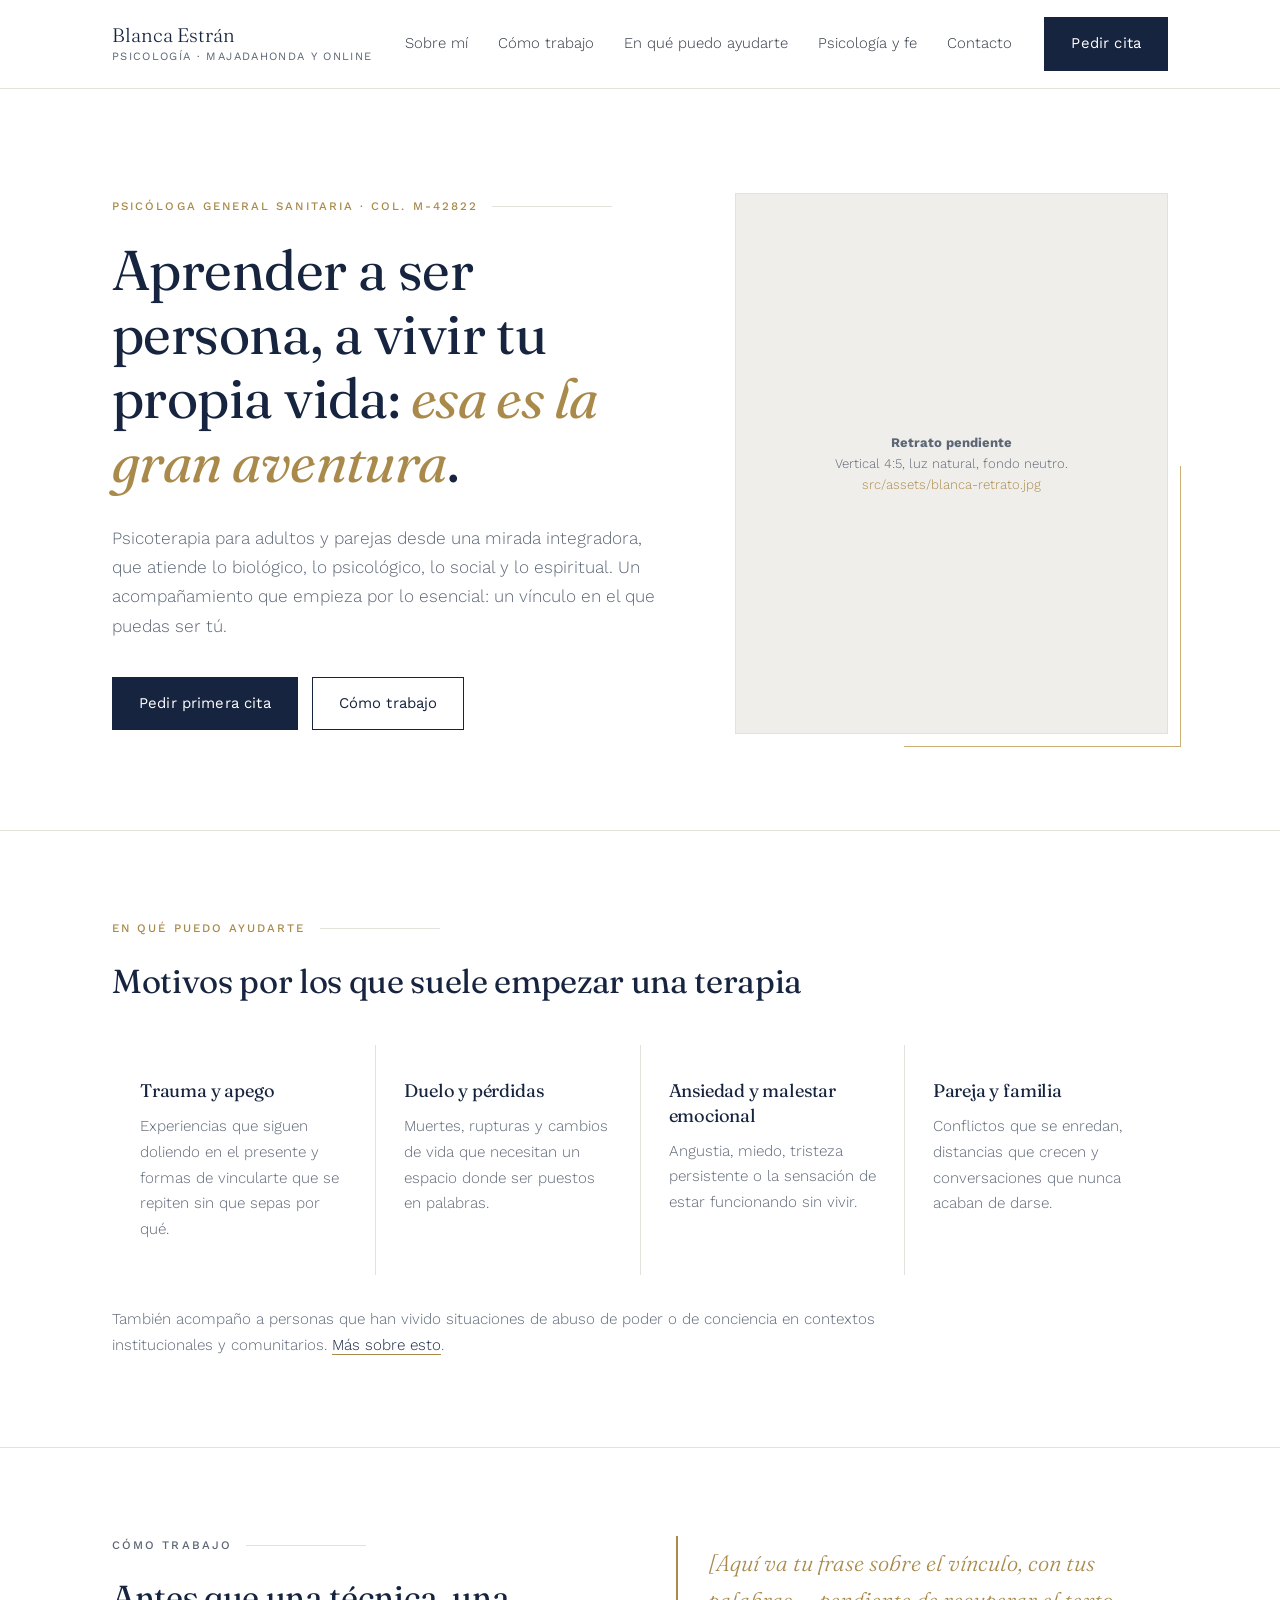
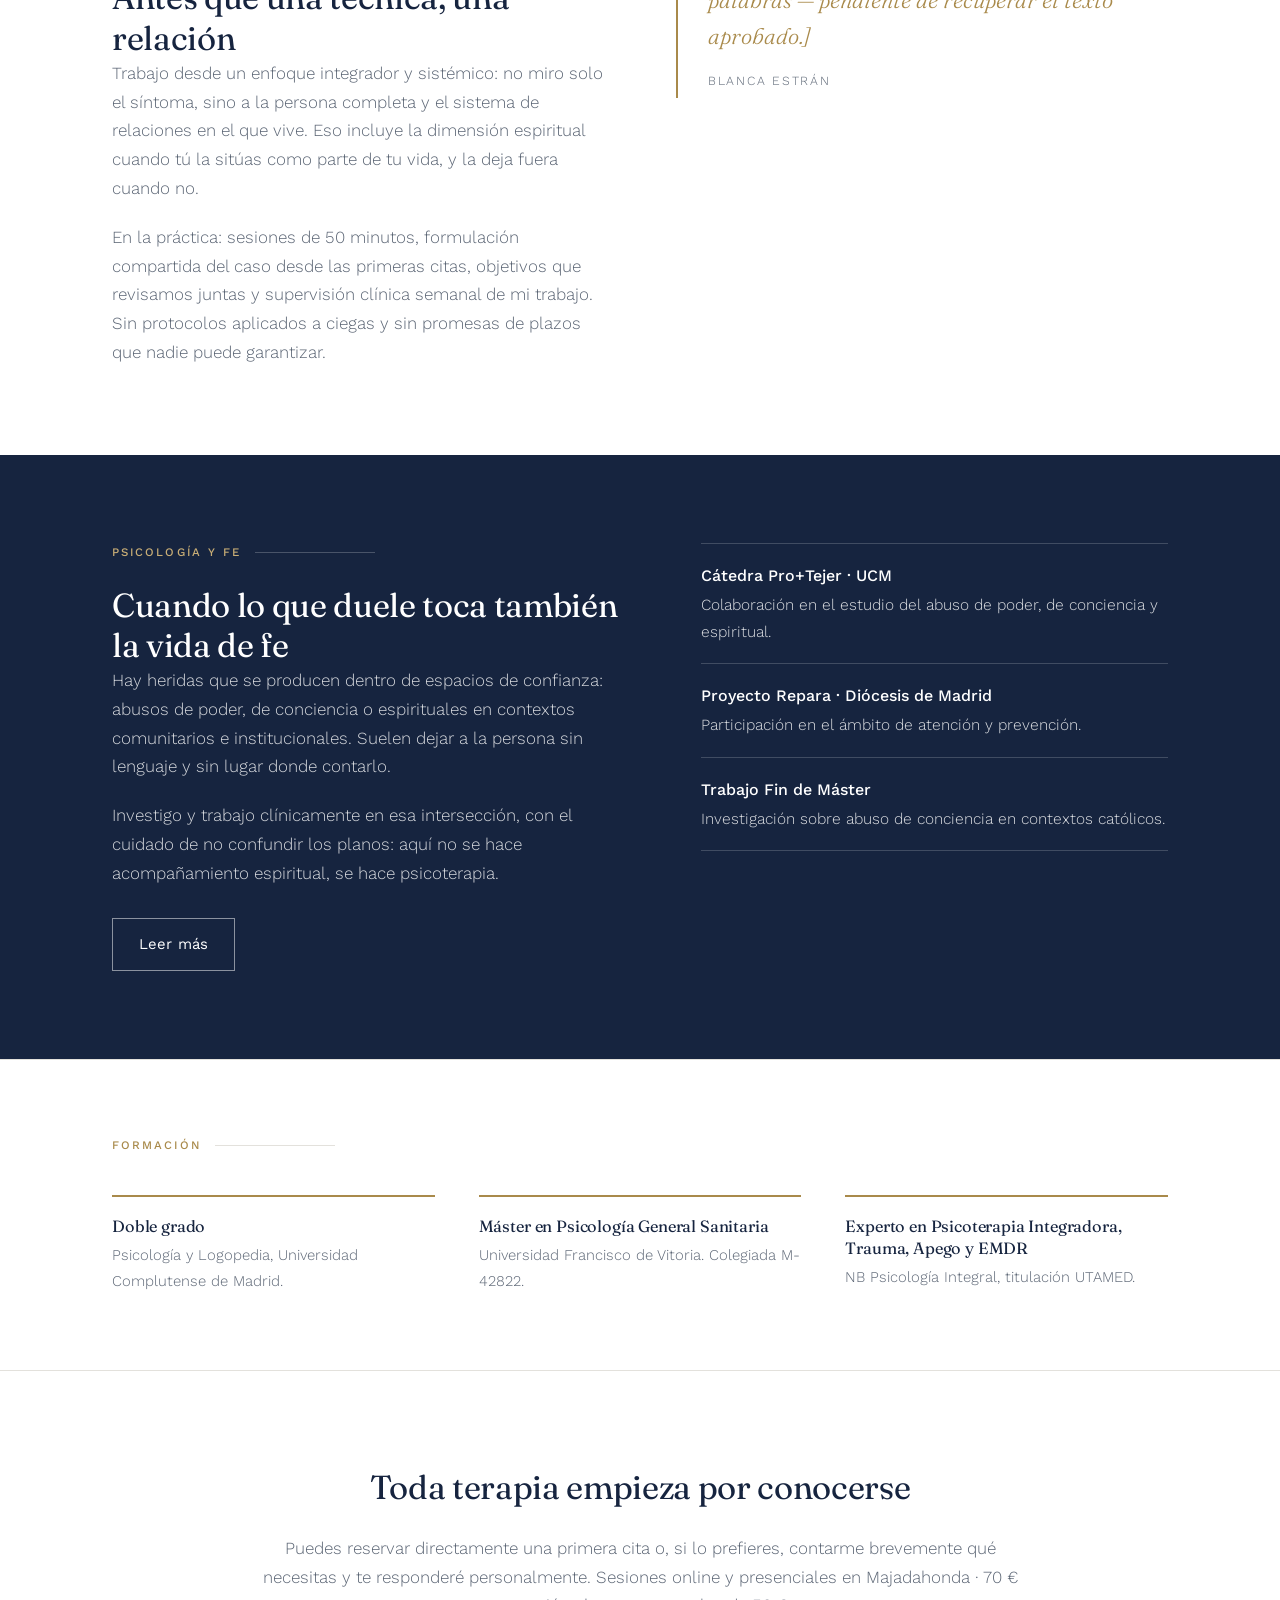
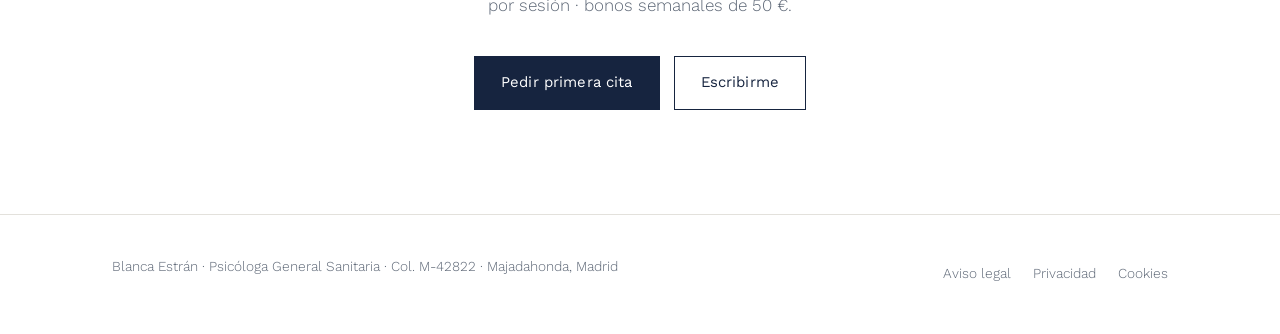
==== index.html @ b3931d73 "Add files via upload" ====
<!DOCTYPE html>
<html lang="es">
<head>
<meta charset="utf-8">
<meta name="viewport" content="width=device-width, initial-scale=1">
<title>Blanca Estrán · Psicóloga General Sanitaria en Majadahonda y online</title>
<meta name="description" content="Psicoterapia para adultos y parejas desde un enfoque integrador. Trauma, apego, duelo y malestar emocional. Sesiones presenciales en Majadahonda y online.">
<link rel="preconnect" href="https://fonts.googleapis.com">
<link rel="preconnect" href="https://fonts.gstatic.com" crossorigin>
<link href="https://fonts.googleapis.com/css2?family=Fraunces:ital,opsz,wght@0,9..144,400;0,9..144,500;1,9..144,400&family=Work+Sans:ital,wght@0,300;0,400;0,500;1,400&display=swap" rel="stylesheet">
<style>
:root{
  /* Paleta A1 · Tinta·Oro (congelada) */
  --tinta:#16243F;
  --tinta-media:#3A4B68;
  --oro:#A98A4B;
  --oro-claro:#C9AE76;
  --blanco:#FFFFFF;
  --texto:#2C3341;
  --texto-suave:#5C6675;
  --linea:#E3E1DC;

  --display:"Fraunces",Georgia,serif;
  --cuerpo:"Work Sans",-apple-system,BlinkMacSystemFont,"Segoe UI",sans-serif;

  --ancho:1120px;
  --gutter:32px;
}

*{box-sizing:border-box}
html{-webkit-text-size-adjust:100%}
body{
  margin:0;
  background:var(--blanco);
  color:var(--texto);
  font-family:var(--cuerpo);
  font-weight:300;
  font-size:17px;
  line-height:1.7;
  -webkit-font-smoothing:antialiased;
}
img{max-width:100%;display:block}
a{color:inherit}

.contenedor{width:100%;max-width:var(--ancho);margin:0 auto;padding:0 var(--gutter)}

.salto-contenido{position:absolute;left:-9999px}
.salto-contenido:focus{left:16px;top:16px;z-index:99;background:var(--tinta);color:#fff;padding:10px 16px}

:focus-visible{outline:2px solid var(--oro);outline-offset:3px}

/* ---------- Tipografía ---------- */
h1,h2,h3{font-family:var(--display);font-weight:400;color:var(--tinta);margin:0;letter-spacing:-0.01em}
h1{font-size:clamp(2.1rem,4.6vw,3.5rem);line-height:1.14}
h1 em{font-style:italic;color:var(--oro);font-weight:400}
h2{font-size:clamp(1.6rem,2.6vw,2.2rem);line-height:1.22}
h3{font-size:1.14rem;line-height:1.35}
p{margin:0 0 1.15em}
p:last-child{margin-bottom:0}

.rotulo{
  font-family:var(--cuerpo);
  font-size:.72rem;
  font-weight:500;
  letter-spacing:.18em;
  text-transform:uppercase;
  color:var(--oro);
  display:flex;
  align-items:center;
  gap:14px;
  margin:0 0 22px;
}
.rotulo::after{content:"";flex:1;height:1px;background:var(--linea);max-width:120px}

/* ---------- Cabecera ---------- */
.cabecera{border-bottom:1px solid var(--linea);background:var(--blanco)}
.cabecera .contenedor{display:flex;align-items:center;justify-content:space-between;gap:24px;min-height:88px}
.marca{font-family:var(--display);font-size:1.22rem;color:var(--tinta);text-decoration:none;line-height:1.1}
.marca span{display:block;font-family:var(--cuerpo);font-size:.7rem;font-weight:400;letter-spacing:.12em;text-transform:uppercase;color:var(--texto-suave);margin-top:5px}
.menu{display:flex;align-items:center;gap:30px}
.menu a{font-size:.93rem;text-decoration:none;color:var(--texto);padding:4px 0;border-bottom:1px solid transparent;transition:border-color .2s,color .2s}
.menu a:hover{color:var(--tinta);border-bottom-color:var(--oro)}

.boton{
  display:inline-block;
  font-family:var(--cuerpo);
  font-size:.93rem;
  font-weight:400;
  letter-spacing:.01em;
  text-decoration:none;
  padding:13px 26px;
  border:1px solid var(--tinta);
  background:var(--tinta);
  color:#fff;
  transition:background .2s,color .2s,border-color .2s;
}
.boton:hover{background:var(--oro);border-color:var(--oro)}
.boton--linea{background:transparent;color:var(--tinta)}
.boton--linea:hover{background:var(--tinta);color:#fff;border-color:var(--tinta)}
.boton--claro{border-color:rgba(255,255,255,.5);background:transparent;color:#fff}
.boton--claro:hover{background:#fff;color:var(--tinta);border-color:#fff}

/* ---------- Portada ---------- */
.heroe{padding:104px 0 96px}
.heroe .contenedor{display:grid;grid-template-columns:1.12fr .88fr;gap:72px;align-items:center}
.heroe .entrada{font-size:1.08rem;color:var(--texto-suave);max-width:34em;margin-top:30px}
.acciones{display:flex;flex-wrap:wrap;gap:14px;margin-top:36px}

.retrato{
  position:relative;
  aspect-ratio:4/5;
  background:#F0EEEA;
  border:1px solid var(--linea);
  display:flex;
  align-items:center;
  justify-content:center;
  text-align:center;
}
.retrato::after{
  content:"";
  position:absolute;
  inset:auto -14px -14px auto;
  width:64%;
  height:52%;
  border-right:1px solid var(--oro-claro);
  border-bottom:1px solid var(--oro-claro);
  z-index:-1;
}
.retrato p{font-size:.82rem;color:var(--texto-suave);padding:24px;line-height:1.6}
.retrato code{font-family:var(--cuerpo);color:var(--oro)}

/* ---------- Áreas ---------- */
.areas{padding:88px 0;border-top:1px solid var(--linea)}
.areas .rejilla{display:grid;grid-template-columns:repeat(4,1fr);gap:1px;background:var(--linea);margin-top:44px}
.area{background:var(--blanco);padding:34px 28px 32px}
.area h3{margin-bottom:10px}
.area p{font-size:.95rem;color:var(--texto-suave)}
.areas .nota{margin-top:32px;font-size:.95rem;color:var(--texto-suave);max-width:52em}
.areas .nota a{color:var(--tinta);text-decoration:none;border-bottom:1px solid var(--oro)}

/* ---------- Cómo trabajo ---------- */
.metodo{padding:88px 0;border-top:1px solid var(--linea)}
.metodo .contenedor{display:grid;grid-template-columns:1fr 1fr;gap:72px;align-items:start}
.metodo .texto p{color:var(--texto-suave)}
.cita{
  margin:0;
  padding:8px 0 8px 30px;
  border-left:2px solid var(--oro);
  font-family:var(--display);
  font-size:clamp(1.3rem,2.1vw,1.62rem);
  line-height:1.42;
  color:var(--tinta);
}
.cita .pendiente{color:var(--oro);font-style:italic;font-size:.86em}
.cita cite{display:block;margin-top:18px;font-family:var(--cuerpo);font-style:normal;font-size:.78rem;letter-spacing:.14em;text-transform:uppercase;color:var(--texto-suave)}

/* ---------- Panel oscuro ---------- */
.panel{background:var(--tinta);color:rgba(255,255,255,.86);padding:88px 0}
.panel h2{color:#fff}
.panel .rotulo{color:var(--oro-claro)}
.panel .rotulo::after{background:rgba(255,255,255,.22)}
.panel .contenedor{display:grid;grid-template-columns:1.05fr .95fr;gap:72px;align-items:start}
.panel p{color:rgba(255,255,255,.82)}
.panel .acciones{margin-top:30px}
.lista-limpia{list-style:none;margin:0;padding:0;border-top:1px solid rgba(255,255,255,.18)}
.lista-limpia li{padding:18px 0;border-bottom:1px solid rgba(255,255,255,.18);font-size:.97rem}
.lista-limpia strong{display:block;font-weight:500;color:#fff;font-size:1rem;margin-bottom:3px}

/* ---------- Trayectoria ---------- */
.trayectoria{padding:76px 0;border-top:1px solid var(--linea)}
.trayectoria .rejilla{display:grid;grid-template-columns:repeat(3,1fr);gap:44px;margin-top:40px}
.dato{border-top:2px solid var(--oro);padding-top:18px}
.dato h3{font-size:1.02rem;margin-bottom:6px}
.dato p{font-size:.93rem;color:var(--texto-suave)}

/* ---------- Cierre ---------- */
.cierre{padding:96px 0 104px;border-top:1px solid var(--linea);text-align:center}
.cierre h2{max-width:24em;margin:0 auto}
.cierre p{max-width:46em;margin:26px auto 0;color:var(--texto-suave)}
.cierre .acciones{justify-content:center}

/* ---------- Pie ---------- */
.pie{border-top:1px solid var(--linea);padding:40px 0;font-size:.86rem;color:var(--texto-suave)}
.pie .contenedor{display:flex;flex-wrap:wrap;gap:18px 34px;justify-content:space-between;align-items:center}
.pie a{text-decoration:none}
.pie a:hover{color:var(--tinta)}
.pie nav{display:flex;flex-wrap:wrap;gap:22px}

/* ---------- Adaptación ---------- */
@media(max-width:980px){
  .menu{display:none}
  .heroe{padding:72px 0 64px}
  .heroe .contenedor,.metodo .contenedor,.panel .contenedor{grid-template-columns:1fr;gap:44px}
  .retrato{max-width:360px}
  .areas .rejilla{grid-template-columns:repeat(2,1fr)}
  .trayectoria .rejilla{grid-template-columns:1fr;gap:28px}
}
@media(max-width:560px){
  :root{--gutter:22px}
  .areas .rejilla{grid-template-columns:1fr}
  .acciones .boton{width:100%;text-align:center}
}
@media(prefers-reduced-motion:reduce){
  *{transition:none!important;animation:none!important}
}
</style>
</head>
<body>
<a class="salto-contenido" href="#principal">Ir al contenido</a>

<header class="cabecera">
  <div class="contenedor">
    <a class="marca" href="/">Blanca Estrán<span>Psicología · Majadahonda y online</span></a>
    <nav class="menu" aria-label="Principal">
      <a href="/sobre-mi">Sobre mí</a>
      <a href="/como-trabajo">Cómo trabajo</a>
      <a href="/en-que-puedo-ayudarte">En qué puedo ayudarte</a>
      <a href="/psicologia-y-fe">Psicología y fe</a>
      <a href="/contacto">Contacto</a>
    </nav>
    <a class="boton" href="/contacto">Pedir cita</a>
  </div>
</header>

<main id="principal">

  <section class="heroe">
    <div class="contenedor">
      <div>
        <p class="rotulo">Psicóloga General Sanitaria · Col. M-42822</p>
        <h1>Aprender a ser persona, a vivir tu propia vida: <em>esa es la gran aventura</em>.</h1>
        <p class="entrada">Psicoterapia para adultos y parejas desde una mirada integradora, que atiende lo biológico, lo psicológico, lo social y lo espiritual. Un acompañamiento que empieza por lo esencial: un vínculo en el que puedas ser tú.</p>
        <div class="acciones">
          <a class="boton" href="/contacto">Pedir primera cita</a>
          <a class="boton boton--linea" href="/como-trabajo">Cómo trabajo</a>
        </div>
      </div>
      <div class="retrato">
        <p><strong>Retrato pendiente</strong><br>Vertical 4:5, luz natural, fondo neutro.<br><code>src/assets/blanca-retrato.jpg</code></p>
      </div>
    </div>
  </section>

  <section class="areas">
    <div class="contenedor">
      <p class="rotulo">En qué puedo ayudarte</p>
      <h2>Motivos por los que suele empezar una terapia</h2>
      <div class="rejilla">
        <article class="area">
          <h3>Trauma y apego</h3>
          <p>Experiencias que siguen doliendo en el presente y formas de vincularte que se repiten sin que sepas por qué.</p>
        </article>
        <article class="area">
          <h3>Duelo y pérdidas</h3>
          <p>Muertes, rupturas y cambios de vida que necesitan un espacio donde ser puestos en palabras.</p>
        </article>
        <article class="area">
          <h3>Ansiedad y malestar emocional</h3>
          <p>Angustia, miedo, tristeza persistente o la sensación de estar funcionando sin vivir.</p>
        </article>
        <article class="area">
          <h3>Pareja y familia</h3>
          <p>Conflictos que se enredan, distancias que crecen y conversaciones que nunca acaban de darse.</p>
        </article>
      </div>
      <p class="nota">También acompaño a personas que han vivido situaciones de abuso de poder o de conciencia en contextos institucionales y comunitarios. <a href="/psicologia-y-fe">Más sobre esto</a>.</p>
    </div>
  </section>

  <section class="metodo">
    <div class="contenedor">
      <div class="texto">
        <p class="rotulo">Cómo trabajo</p>
        <h2>Antes que una técnica, una relación</h2>
        <p>Trabajo desde un enfoque integrador y sistémico: no miro solo el síntoma, sino a la persona completa y el sistema de relaciones en el que vive. Eso incluye la dimensión espiritual cuando tú la sitúas como parte de tu vida, y la deja fuera cuando no.</p>
        <p>En la práctica: sesiones de 50 minutos, formulación compartida del caso desde las primeras citas, objetivos que revisamos juntas y supervisión clínica semanal de mi trabajo. Sin protocolos aplicados a ciegas y sin promesas de plazos que nadie puede garantizar.</p>
      </div>
      <blockquote class="cita">
        <span class="pendiente">[Aquí va tu frase sobre el vínculo, con tus palabras — pendiente de recuperar el texto aprobado.]</span>
        <cite>Blanca Estrán</cite>
      </blockquote>
    </div>
  </section>

  <section class="panel">
    <div class="contenedor">
      <div>
        <p class="rotulo">Psicología y fe</p>
        <h2>Cuando lo que duele toca también la vida de fe</h2>
        <p>Hay heridas que se producen dentro de espacios de confianza: abusos de poder, de conciencia o espirituales en contextos comunitarios e institucionales. Suelen dejar a la persona sin lenguaje y sin lugar donde contarlo.</p>
        <p>Investigo y trabajo clínicamente en esa intersección, con el cuidado de no confundir los planos: aquí no se hace acompañamiento espiritual, se hace psicoterapia.</p>
        <div class="acciones">
          <a class="boton boton--claro" href="/psicologia-y-fe">Leer más</a>
        </div>
      </div>
      <ul class="lista-limpia">
        <li><strong>Cátedra Pro+Tejer · UCM</strong>Colaboración en el estudio del abuso de poder, de conciencia y espiritual.</li>
        <li><strong>Proyecto Repara · Diócesis de Madrid</strong>Participación en el ámbito de atención y prevención.</li>
        <li><strong>Trabajo Fin de Máster</strong>Investigación sobre abuso de conciencia en contextos católicos.</li>
      </ul>
    </div>
  </section>

  <section class="trayectoria">
    <div class="contenedor">
      <p class="rotulo">Formación</p>
      <div class="rejilla">
        <div class="dato">
          <h3>Doble grado</h3>
          <p>Psicología y Logopedia, Universidad Complutense de Madrid.</p>
        </div>
        <div class="dato">
          <h3>Máster en Psicología General Sanitaria</h3>
          <p>Universidad Francisco de Vitoria. Colegiada M-42822.</p>
        </div>
        <div class="dato">
          <h3>Experto en Psicoterapia Integradora, Trauma, Apego y EMDR</h3>
          <p>NB Psicología Integral, titulación UTAMED.</p>
        </div>
      </div>
    </div>
  </section>

  <section class="cierre">
    <div class="contenedor">
      <h2>Toda terapia empieza por conocerse</h2>
      <p>Puedes reservar directamente una primera cita o, si lo prefieres, contarme brevemente qué necesitas y te responderé personalmente. Sesiones online y presenciales en Majadahonda · 70 € por sesión · bonos semanales de 50 €.</p>
      <div class="acciones">
        <a class="boton" href="/contacto">Pedir primera cita</a>
        <a class="boton boton--linea" href="mailto:hola@blancaestran.com">Escribirme</a>
      </div>
    </div>
  </section>

</main>

<footer class="pie">
  <div class="contenedor">
    <p>Blanca Estrán · Psicóloga General Sanitaria · Col. M-42822 · Majadahonda, Madrid</p>
    <nav aria-label="Legal">
      <a href="/aviso-legal">Aviso legal</a>
      <a href="/privacidad">Privacidad</a>
      <a href="/cookies">Cookies</a>
    </nav>
  </div>
</footer>

</body>
</html>
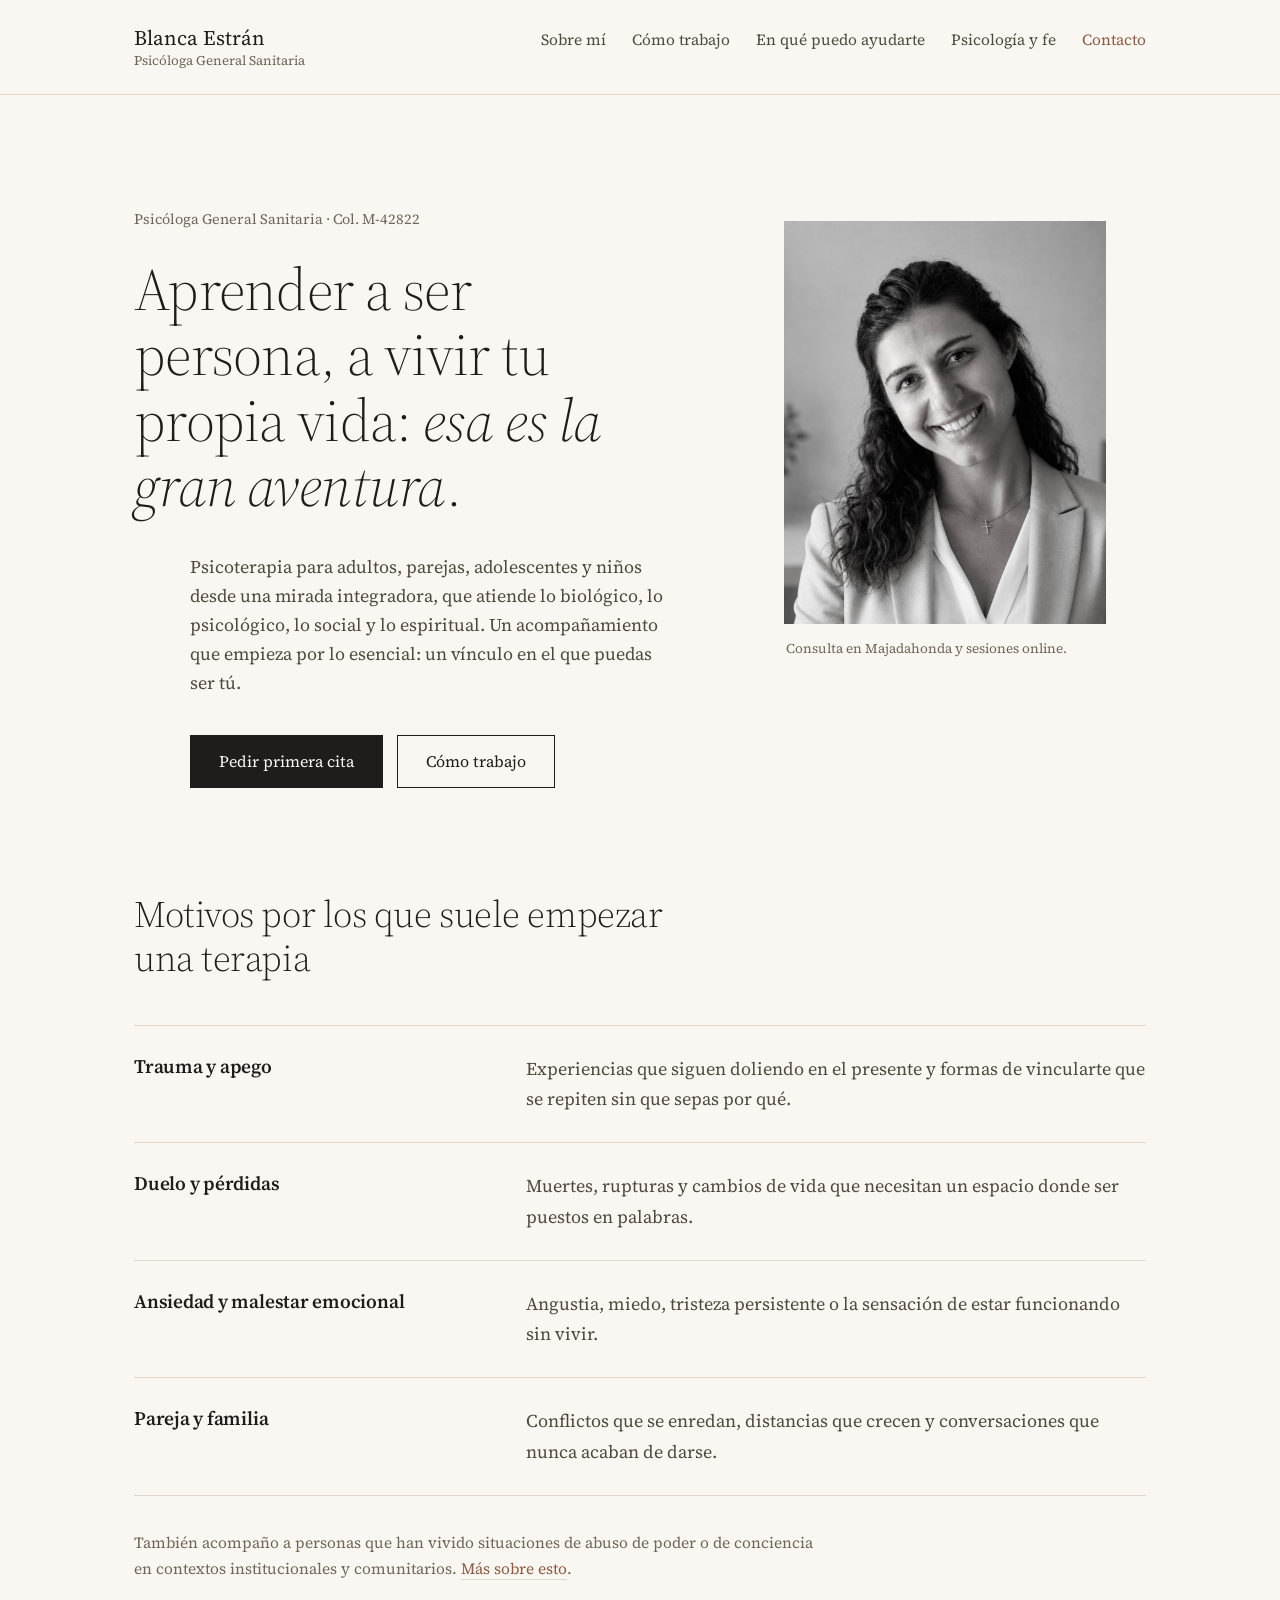
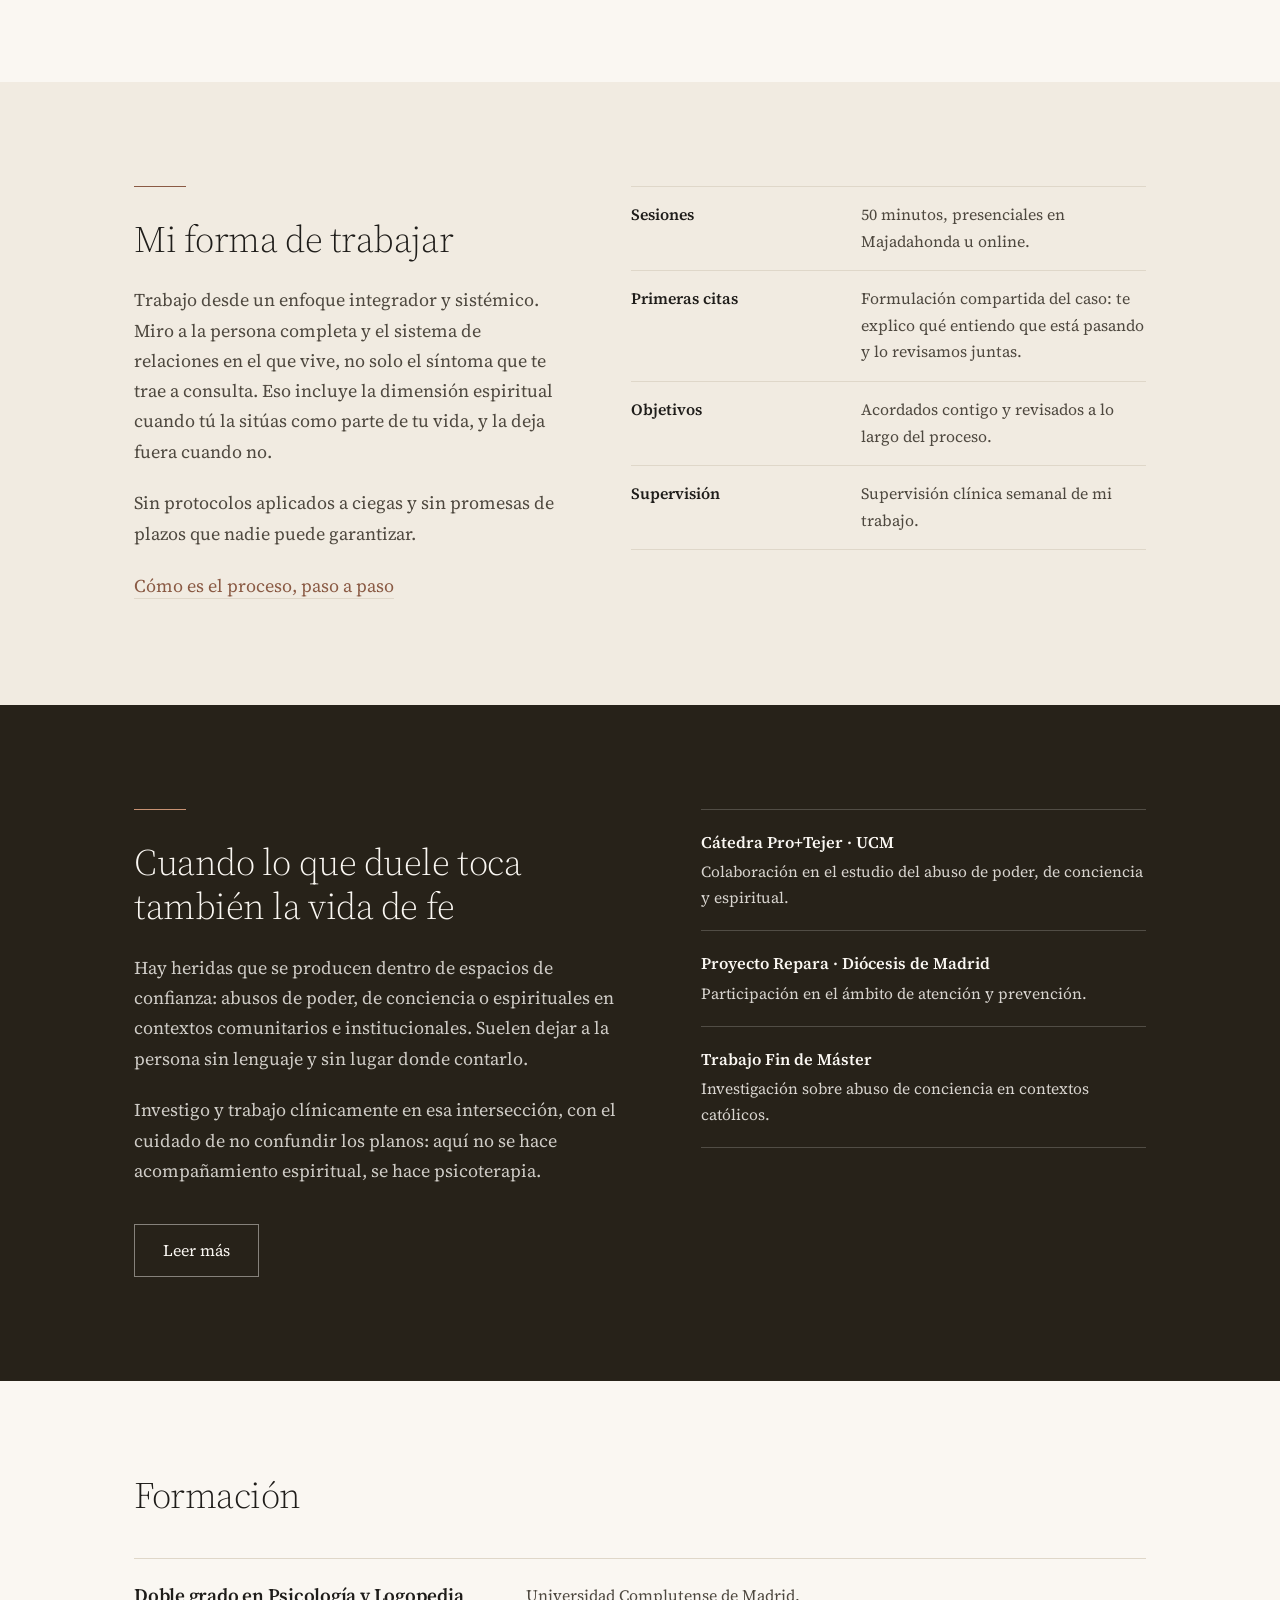
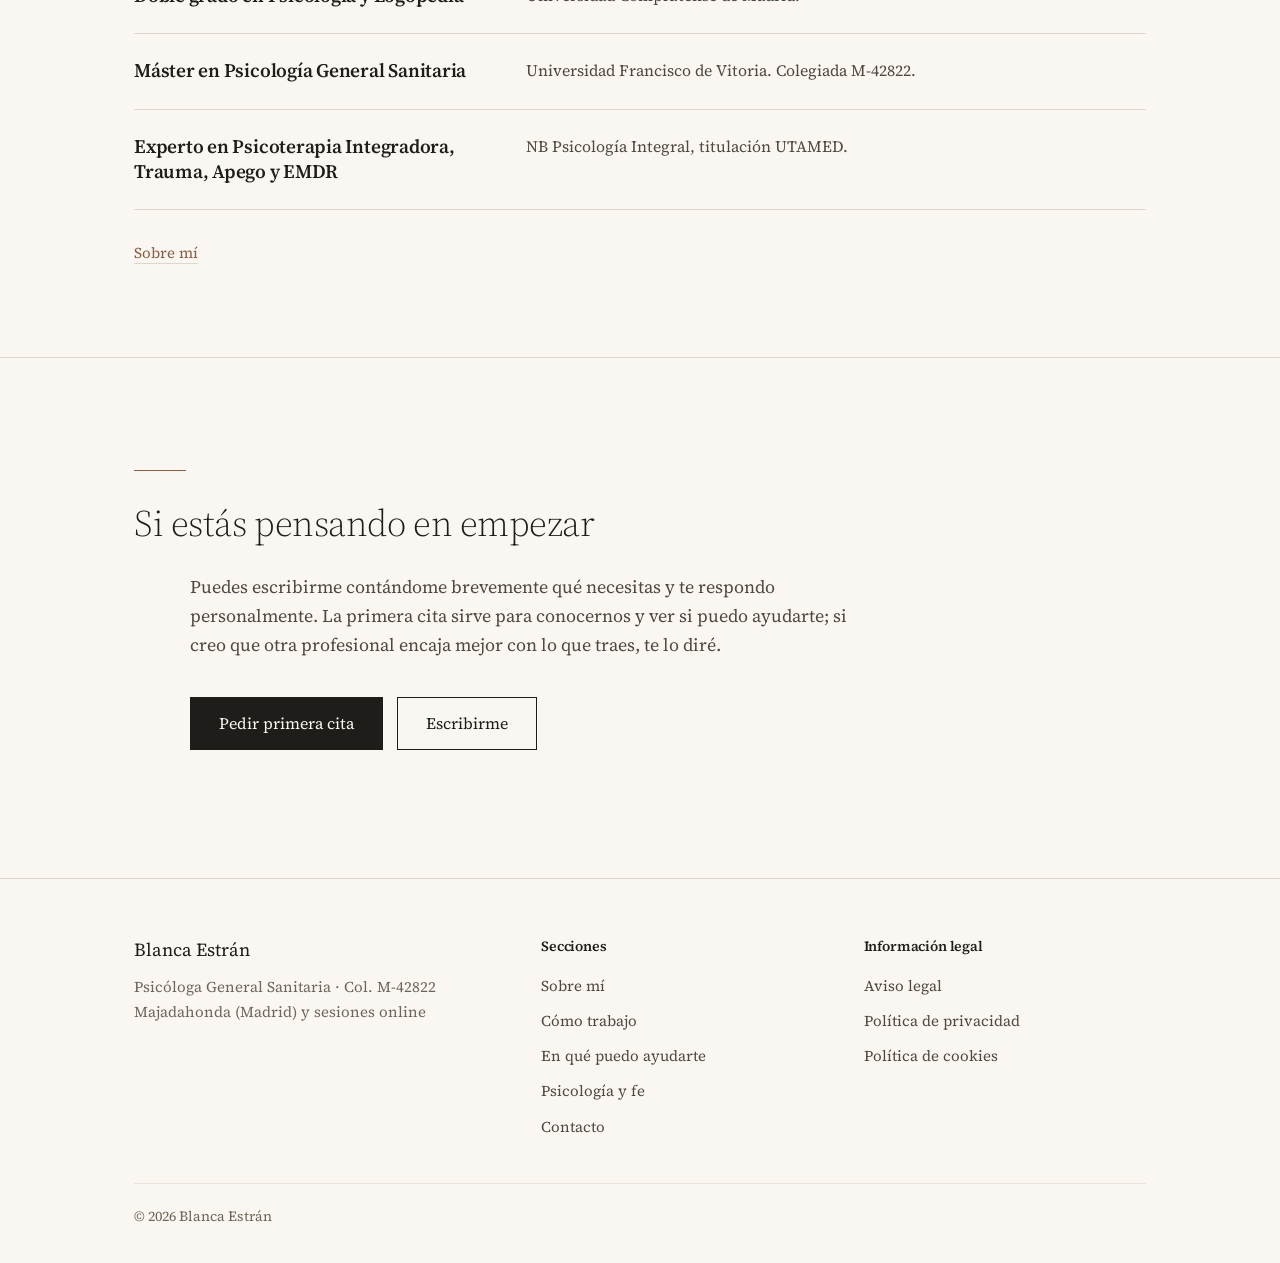
==== commit daafcd70: "Rediseño editorial del sitio y páginas de contenido - Nueva identidad visual (papel hueso, tinta, ac" ====
--- a/index.html
+++ b/index.html
@@ -4,296 +4,115 @@
 <meta charset="utf-8">
 <meta name="viewport" content="width=device-width, initial-scale=1">
 <title>Blanca Estrán · Psicóloga General Sanitaria en Majadahonda y online</title>
-<meta name="description" content="Psicoterapia para adultos y parejas desde un enfoque integrador. Trauma, apego, duelo y malestar emocional. Sesiones presenciales en Majadahonda y online.">
+<meta name="description" content="Psicoterapia para adultos, parejas, adolescentes y niños desde un enfoque integrador. Trauma, apego, duelo y malestar emocional. Sesiones presenciales en Majadahonda y online.">
+<link rel="canonical" href="https://blancaestran.com/">
+<meta property="og:type" content="website">
+<meta property="og:title" content="Blanca Estrán · Psicóloga General Sanitaria">
+<meta property="og:description" content="Psicoterapia para adultos, parejas, adolescentes y niños en Majadahonda y online.">
+<meta property="og:url" content="https://blancaestran.com/">
+<meta property="og:image" content="https://blancaestran.com/imagenes/blanca-retrato.jpg">
+<meta property="og:locale" content="es_ES">
 <link rel="preconnect" href="https://fonts.googleapis.com">
 <link rel="preconnect" href="https://fonts.gstatic.com" crossorigin>
-<link href="https://fonts.googleapis.com/css2?family=Fraunces:ital,opsz,wght@0,9..144,400;0,9..144,500;1,9..144,400&family=Work+Sans:ital,wght@0,300;0,400;0,500;1,400&display=swap" rel="stylesheet">
-<style>
-:root{
-  /* Paleta A1 · Tinta·Oro (congelada) */
-  --tinta:#16243F;
-  --tinta-media:#3A4B68;
-  --oro:#A98A4B;
-  --oro-claro:#C9AE76;
-  --blanco:#FFFFFF;
-  --texto:#2C3341;
-  --texto-suave:#5C6675;
-  --linea:#E3E1DC;
-
-  --display:"Fraunces",Georgia,serif;
-  --cuerpo:"Work Sans",-apple-system,BlinkMacSystemFont,"Segoe UI",sans-serif;
-
-  --ancho:1120px;
-  --gutter:32px;
-}
-
-*{box-sizing:border-box}
-html{-webkit-text-size-adjust:100%}
-body{
-  margin:0;
-  background:var(--blanco);
-  color:var(--texto);
-  font-family:var(--cuerpo);
-  font-weight:300;
-  font-size:17px;
-  line-height:1.7;
-  -webkit-font-smoothing:antialiased;
-}
-img{max-width:100%;display:block}
-a{color:inherit}
-
-.contenedor{width:100%;max-width:var(--ancho);margin:0 auto;padding:0 var(--gutter)}
-
-.salto-contenido{position:absolute;left:-9999px}
-.salto-contenido:focus{left:16px;top:16px;z-index:99;background:var(--tinta);color:#fff;padding:10px 16px}
-
-:focus-visible{outline:2px solid var(--oro);outline-offset:3px}
-
-/* ---------- Tipografía ---------- */
-h1,h2,h3{font-family:var(--display);font-weight:400;color:var(--tinta);margin:0;letter-spacing:-0.01em}
-h1{font-size:clamp(2.1rem,4.6vw,3.5rem);line-height:1.14}
-h1 em{font-style:italic;color:var(--oro);font-weight:400}
-h2{font-size:clamp(1.6rem,2.6vw,2.2rem);line-height:1.22}
-h3{font-size:1.14rem;line-height:1.35}
-p{margin:0 0 1.15em}
-p:last-child{margin-bottom:0}
-
-.rotulo{
-  font-family:var(--cuerpo);
-  font-size:.72rem;
-  font-weight:500;
-  letter-spacing:.18em;
-  text-transform:uppercase;
-  color:var(--oro);
-  display:flex;
-  align-items:center;
-  gap:14px;
-  margin:0 0 22px;
-}
-.rotulo::after{content:"";flex:1;height:1px;background:var(--linea);max-width:120px}
-
-/* ---------- Cabecera ---------- */
-.cabecera{border-bottom:1px solid var(--linea);background:var(--blanco)}
-.cabecera .contenedor{display:flex;align-items:center;justify-content:space-between;gap:24px;min-height:88px}
-.marca{font-family:var(--display);font-size:1.22rem;color:var(--tinta);text-decoration:none;line-height:1.1}
-.marca span{display:block;font-family:var(--cuerpo);font-size:.7rem;font-weight:400;letter-spacing:.12em;text-transform:uppercase;color:var(--texto-suave);margin-top:5px}
-.menu{display:flex;align-items:center;gap:30px}
-.menu a{font-size:.93rem;text-decoration:none;color:var(--texto);padding:4px 0;border-bottom:1px solid transparent;transition:border-color .2s,color .2s}
-.menu a:hover{color:var(--tinta);border-bottom-color:var(--oro)}
-
-.boton{
-  display:inline-block;
-  font-family:var(--cuerpo);
-  font-size:.93rem;
-  font-weight:400;
-  letter-spacing:.01em;
-  text-decoration:none;
-  padding:13px 26px;
-  border:1px solid var(--tinta);
-  background:var(--tinta);
-  color:#fff;
-  transition:background .2s,color .2s,border-color .2s;
-}
-.boton:hover{background:var(--oro);border-color:var(--oro)}
-.boton--linea{background:transparent;color:var(--tinta)}
-.boton--linea:hover{background:var(--tinta);color:#fff;border-color:var(--tinta)}
-.boton--claro{border-color:rgba(255,255,255,.5);background:transparent;color:#fff}
-.boton--claro:hover{background:#fff;color:var(--tinta);border-color:#fff}
-
-/* ---------- Portada ---------- */
-.heroe{padding:104px 0 96px}
-.heroe .contenedor{display:grid;grid-template-columns:1.12fr .88fr;gap:72px;align-items:center}
-.heroe .entrada{font-size:1.08rem;color:var(--texto-suave);max-width:34em;margin-top:30px}
-.acciones{display:flex;flex-wrap:wrap;gap:14px;margin-top:36px}
-
-.retrato{
-  position:relative;
-  aspect-ratio:4/5;
-  background:#F0EEEA;
-  border:1px solid var(--linea);
-  display:flex;
-  align-items:center;
-  justify-content:center;
-  text-align:center;
-}
-.retrato::after{
-  content:"";
-  position:absolute;
-  inset:auto -14px -14px auto;
-  width:64%;
-  height:52%;
-  border-right:1px solid var(--oro-claro);
-  border-bottom:1px solid var(--oro-claro);
-  z-index:-1;
-}
-.retrato p{font-size:.82rem;color:var(--texto-suave);padding:24px;line-height:1.6}
-.retrato code{font-family:var(--cuerpo);color:var(--oro)}
-
-/* ---------- Áreas ---------- */
-.areas{padding:88px 0;border-top:1px solid var(--linea)}
-.areas .rejilla{display:grid;grid-template-columns:repeat(4,1fr);gap:1px;background:var(--linea);margin-top:44px}
-.area{background:var(--blanco);padding:34px 28px 32px}
-.area h3{margin-bottom:10px}
-.area p{font-size:.95rem;color:var(--texto-suave)}
-.areas .nota{margin-top:32px;font-size:.95rem;color:var(--texto-suave);max-width:52em}
-.areas .nota a{color:var(--tinta);text-decoration:none;border-bottom:1px solid var(--oro)}
-
-/* ---------- Cómo trabajo ---------- */
-.metodo{padding:88px 0;border-top:1px solid var(--linea)}
-.metodo .contenedor{display:grid;grid-template-columns:1fr 1fr;gap:72px;align-items:start}
-.metodo .texto p{color:var(--texto-suave)}
-.cita{
-  margin:0;
-  padding:8px 0 8px 30px;
-  border-left:2px solid var(--oro);
-  font-family:var(--display);
-  font-size:clamp(1.3rem,2.1vw,1.62rem);
-  line-height:1.42;
-  color:var(--tinta);
-}
-.cita .pendiente{color:var(--oro);font-style:italic;font-size:.86em}
-.cita cite{display:block;margin-top:18px;font-family:var(--cuerpo);font-style:normal;font-size:.78rem;letter-spacing:.14em;text-transform:uppercase;color:var(--texto-suave)}
-
-/* ---------- Panel oscuro ---------- */
-.panel{background:var(--tinta);color:rgba(255,255,255,.86);padding:88px 0}
-.panel h2{color:#fff}
-.panel .rotulo{color:var(--oro-claro)}
-.panel .rotulo::after{background:rgba(255,255,255,.22)}
-.panel .contenedor{display:grid;grid-template-columns:1.05fr .95fr;gap:72px;align-items:start}
-.panel p{color:rgba(255,255,255,.82)}
-.panel .acciones{margin-top:30px}
-.lista-limpia{list-style:none;margin:0;padding:0;border-top:1px solid rgba(255,255,255,.18)}
-.lista-limpia li{padding:18px 0;border-bottom:1px solid rgba(255,255,255,.18);font-size:.97rem}
-.lista-limpia strong{display:block;font-weight:500;color:#fff;font-size:1rem;margin-bottom:3px}
-
-/* ---------- Trayectoria ---------- */
-.trayectoria{padding:76px 0;border-top:1px solid var(--linea)}
-.trayectoria .rejilla{display:grid;grid-template-columns:repeat(3,1fr);gap:44px;margin-top:40px}
-.dato{border-top:2px solid var(--oro);padding-top:18px}
-.dato h3{font-size:1.02rem;margin-bottom:6px}
-.dato p{font-size:.93rem;color:var(--texto-suave)}
-
-/* ---------- Cierre ---------- */
-.cierre{padding:96px 0 104px;border-top:1px solid var(--linea);text-align:center}
-.cierre h2{max-width:24em;margin:0 auto}
-.cierre p{max-width:46em;margin:26px auto 0;color:var(--texto-suave)}
-.cierre .acciones{justify-content:center}
-
-/* ---------- Pie ---------- */
-.pie{border-top:1px solid var(--linea);padding:40px 0;font-size:.86rem;color:var(--texto-suave)}
-.pie .contenedor{display:flex;flex-wrap:wrap;gap:18px 34px;justify-content:space-between;align-items:center}
-.pie a{text-decoration:none}
-.pie a:hover{color:var(--tinta)}
-.pie nav{display:flex;flex-wrap:wrap;gap:22px}
-
-/* ---------- Adaptación ---------- */
-@media(max-width:980px){
-  .menu{display:none}
-  .heroe{padding:72px 0 64px}
-  .heroe .contenedor,.metodo .contenedor,.panel .contenedor{grid-template-columns:1fr;gap:44px}
-  .retrato{max-width:360px}
-  .areas .rejilla{grid-template-columns:repeat(2,1fr)}
-  .trayectoria .rejilla{grid-template-columns:1fr;gap:28px}
-}
-@media(max-width:560px){
-  :root{--gutter:22px}
-  .areas .rejilla{grid-template-columns:1fr}
-  .acciones .boton{width:100%;text-align:center}
-}
-@media(prefers-reduced-motion:reduce){
-  *{transition:none!important;animation:none!important}
-}
-</style>
+<link href="https://fonts.googleapis.com/css2?family=Source+Serif+4:ital,opsz,wght@0,8..60,300..600;1,8..60,300..400&display=swap" rel="stylesheet">
+<link rel="stylesheet" href="/estilo.css">
 </head>
 <body>
-<a class="salto-contenido" href="#principal">Ir al contenido</a>
+<a class="saltar" href="#principal">Ir al contenido</a>
 
-<header class="cabecera">
-  <div class="contenedor">
-    <a class="marca" href="/">Blanca Estrán<span>Psicología · Majadahonda y online</span></a>
-    <nav class="menu" aria-label="Principal">
-      <a href="/sobre-mi">Sobre mí</a>
-      <a href="/como-trabajo">Cómo trabajo</a>
-      <a href="/en-que-puedo-ayudarte">En qué puedo ayudarte</a>
-      <a href="/psicologia-y-fe">Psicología y fe</a>
-      <a href="/contacto">Contacto</a>
+<header class="cima">
+  <div class="env">
+    <a class="marca" href="/">Blanca Estrán<span>Psicóloga General Sanitaria</span></a>
+    <nav class="nav" aria-label="Principal">
+      <a href="/sobre-mi/">Sobre mí</a>
+      <a href="/como-trabajo/">Cómo trabajo</a>
+      <a href="/en-que-puedo-ayudarte/">En qué puedo ayudarte</a>
+      <a href="/psicologia-y-fe/">Psicología y fe</a>
+      <a class="cita" href="/contacto/">Contacto</a>
     </nav>
-    <a class="boton" href="/contacto">Pedir cita</a>
   </div>
 </header>
 
 <main id="principal">
 
-  <section class="heroe">
-    <div class="contenedor">
+  <section class="portada">
+    <div class="env">
       <div>
-        <p class="rotulo">Psicóloga General Sanitaria · Col. M-42822</p>
+        <p class="credencial">Psicóloga General Sanitaria · Col. M-42822</p>
         <h1>Aprender a ser persona, a vivir tu propia vida: <em>esa es la gran aventura</em>.</h1>
-        <p class="entrada">Psicoterapia para adultos y parejas desde una mirada integradora, que atiende lo biológico, lo psicológico, lo social y lo espiritual. Un acompañamiento que empieza por lo esencial: un vínculo en el que puedas ser tú.</p>
-        <div class="acciones">
-          <a class="boton" href="/contacto">Pedir primera cita</a>
-          <a class="boton boton--linea" href="/como-trabajo">Cómo trabajo</a>
+        <div class="sangrado">
+          <p class="entradilla">Psicoterapia para adultos, parejas, adolescentes y niños desde una mirada integradora, que atiende lo biológico, lo psicológico, lo social y lo espiritual. Un acompañamiento que empieza por lo esencial: un vínculo en el que puedas ser tú.</p>
+          <div class="acciones">
+            <a class="btn" href="/contacto/">Pedir primera cita</a>
+            <a class="btn btn--linea" href="/como-trabajo/">Cómo trabajo</a>
+          </div>
         </div>
       </div>
-      <div class="retrato">
-        <p><strong>Retrato pendiente</strong><br>Vertical 4:5, luz natural, fondo neutro.<br><code>src/assets/blanca-retrato.jpg</code></p>
-      </div>
+      <figure class="retrato">
+        <img src="/imagenes/blanca-retrato.jpg" alt="Retrato de Blanca Estrán, psicóloga general sanitaria" width="1254" height="1254">
+        <figcaption>Consulta en Majadahonda y sesiones online.</figcaption>
+      </figure>
     </div>
   </section>
 
-  <section class="areas">
-    <div class="contenedor">
-      <p class="rotulo">En qué puedo ayudarte</p>
+  <section class="motivos">
+    <div class="env">
       <h2>Motivos por los que suele empezar una terapia</h2>
-      <div class="rejilla">
-        <article class="area">
-          <h3>Trauma y apego</h3>
-          <p>Experiencias que siguen doliendo en el presente y formas de vincularte que se repiten sin que sepas por qué.</p>
-        </article>
-        <article class="area">
-          <h3>Duelo y pérdidas</h3>
-          <p>Muertes, rupturas y cambios de vida que necesitan un espacio donde ser puestos en palabras.</p>
-        </article>
-        <article class="area">
-          <h3>Ansiedad y malestar emocional</h3>
-          <p>Angustia, miedo, tristeza persistente o la sensación de estar funcionando sin vivir.</p>
-        </article>
-        <article class="area">
-          <h3>Pareja y familia</h3>
-          <p>Conflictos que se enredan, distancias que crecen y conversaciones que nunca acaban de darse.</p>
-        </article>
-      </div>
-      <p class="nota">También acompaño a personas que han vivido situaciones de abuso de poder o de conciencia en contextos institucionales y comunitarios. <a href="/psicologia-y-fe">Más sobre esto</a>.</p>
+
+      <article class="motivo">
+        <h3>Trauma y apego</h3>
+        <p>Experiencias que siguen doliendo en el presente y formas de vincularte que se repiten sin que sepas por qué.</p>
+      </article>
+
+      <article class="motivo">
+        <h3>Duelo y pérdidas</h3>
+        <p>Muertes, rupturas y cambios de vida que necesitan un espacio donde ser puestos en palabras.</p>
+      </article>
+
+      <article class="motivo">
+        <h3>Ansiedad y malestar emocional</h3>
+        <p>Angustia, miedo, tristeza persistente o la sensación de estar funcionando sin vivir.</p>
+      </article>
+
+      <article class="motivo">
+        <h3>Pareja y familia</h3>
+        <p>Conflictos que se enredan, distancias que crecen y conversaciones que nunca acaban de darse.</p>
+      </article>
+
+      <p class="cola">También acompaño a personas que han vivido situaciones de abuso de poder o de conciencia en contextos institucionales y comunitarios. <a class="enlace" href="/psicologia-y-fe/">Más sobre esto</a>.</p>
     </div>
   </section>
 
   <section class="metodo">
-    <div class="contenedor">
-      <div class="texto">
-        <p class="rotulo">Cómo trabajo</p>
-        <h2>Antes que una técnica, una relación</h2>
-        <p>Trabajo desde un enfoque integrador y sistémico: no miro solo el síntoma, sino a la persona completa y el sistema de relaciones en el que vive. Eso incluye la dimensión espiritual cuando tú la sitúas como parte de tu vida, y la deja fuera cuando no.</p>
-        <p>En la práctica: sesiones de 50 minutos, formulación compartida del caso desde las primeras citas, objetivos que revisamos juntas y supervisión clínica semanal de mi trabajo. Sin protocolos aplicados a ciegas y sin promesas de plazos que nadie puede garantizar.</p>
+    <div class="env">
+      <div>
+        <hr class="filete">
+        <h2>Mi forma de trabajar</h2>
+        <p>Trabajo desde un enfoque integrador y sistémico. Miro a la persona completa y el sistema de relaciones en el que vive, no solo el síntoma que te trae a consulta. Eso incluye la dimensión espiritual cuando tú la sitúas como parte de tu vida, y la deja fuera cuando no.</p>
+        <p>Sin protocolos aplicados a ciegas y sin promesas de plazos que nadie puede garantizar.</p>
+        <p><a class="enlace" href="/como-trabajo/">Cómo es el proceso, paso a paso</a></p>
       </div>
-      <blockquote class="cita">
-        <span class="pendiente">[Aquí va tu frase sobre el vínculo, con tus palabras — pendiente de recuperar el texto aprobado.]</span>
-        <cite>Blanca Estrán</cite>
-      </blockquote>
+      <ul class="detalle">
+        <li><span class="clave">Sesiones</span><span class="valor">50 minutos, presenciales en Majadahonda u online.</span></li>
+        <li><span class="clave">Primeras citas</span><span class="valor">Formulación compartida del caso: te explico qué entiendo que está pasando y lo revisamos juntas.</span></li>
+        <li><span class="clave">Objetivos</span><span class="valor">Acordados contigo y revisados a lo largo del proceso.</span></li>
+        <li><span class="clave">Supervisión</span><span class="valor">Supervisión clínica semanal de mi trabajo.</span></li>
+      </ul>
     </div>
   </section>
 
-  <section class="panel">
-    <div class="contenedor">
+  <section class="fe">
+    <div class="env">
       <div>
-        <p class="rotulo">Psicología y fe</p>
+        <hr class="filete">
         <h2>Cuando lo que duele toca también la vida de fe</h2>
         <p>Hay heridas que se producen dentro de espacios de confianza: abusos de poder, de conciencia o espirituales en contextos comunitarios e institucionales. Suelen dejar a la persona sin lenguaje y sin lugar donde contarlo.</p>
         <p>Investigo y trabajo clínicamente en esa intersección, con el cuidado de no confundir los planos: aquí no se hace acompañamiento espiritual, se hace psicoterapia.</p>
         <div class="acciones">
-          <a class="boton boton--claro" href="/psicologia-y-fe">Leer más</a>
+          <a class="btn btn--claro" href="/psicologia-y-fe/">Leer más</a>
         </div>
       </div>
-      <ul class="lista-limpia">
+      <ul class="hitos">
         <li><strong>Cátedra Pro+Tejer · UCM</strong>Colaboración en el estudio del abuso de poder, de conciencia y espiritual.</li>
         <li><strong>Proyecto Repara · Diócesis de Madrid</strong>Participación en el ámbito de atención y prevención.</li>
         <li><strong>Trabajo Fin de Máster</strong>Investigación sobre abuso de conciencia en contextos católicos.</li>
@@ -301,33 +120,39 @@
     </div>
   </section>
 
-  <section class="trayectoria">
-    <div class="contenedor">
-      <p class="rotulo">Formación</p>
-      <div class="rejilla">
-        <div class="dato">
-          <h3>Doble grado</h3>
-          <p>Psicología y Logopedia, Universidad Complutense de Madrid.</p>
-        </div>
-        <div class="dato">
-          <h3>Máster en Psicología General Sanitaria</h3>
-          <p>Universidad Francisco de Vitoria. Colegiada M-42822.</p>
-        </div>
-        <div class="dato">
-          <h3>Experto en Psicoterapia Integradora, Trauma, Apego y EMDR</h3>
-          <p>NB Psicología Integral, titulación UTAMED.</p>
-        </div>
+  <section class="formacion">
+    <div class="env">
+      <h2>Formación</h2>
+
+      <div class="titulo">
+        <h3>Doble grado en Psicología y Logopedia</h3>
+        <p>Universidad Complutense de Madrid.</p>
       </div>
+
+      <div class="titulo">
+        <h3>Máster en Psicología General Sanitaria</h3>
+        <p>Universidad Francisco de Vitoria. Colegiada M-42822.</p>
+      </div>
+
+      <div class="titulo">
+        <h3>Experto en Psicoterapia Integradora, Trauma, Apego y EMDR</h3>
+        <p>NB Psicología Integral, titulación UTAMED.</p>
+      </div>
+
+      <p class="cola apunte" style="margin-top:30px"><a class="enlace" href="/sobre-mi/">Sobre mí</a></p>
     </div>
   </section>
 
   <section class="cierre">
-    <div class="contenedor">
-      <h2>Toda terapia empieza por conocerse</h2>
-      <p>Puedes reservar directamente una primera cita o, si lo prefieres, contarme brevemente qué necesitas y te responderé personalmente. Sesiones online y presenciales en Majadahonda · 70 € por sesión · bonos semanales de 50 €.</p>
-      <div class="acciones">
-        <a class="boton" href="/contacto">Pedir primera cita</a>
-        <a class="boton boton--linea" href="mailto:hola@blancaestran.com">Escribirme</a>
+    <div class="env">
+      <hr class="filete">
+      <h2>Si estás pensando en empezar</h2>
+      <div class="sangrado">
+        <p class="entradilla">Puedes escribirme contándome brevemente qué necesitas y te respondo personalmente. La primera cita sirve para conocernos y ver si puedo ayudarte; si creo que otra profesional encaja mejor con lo que traes, te lo diré.</p>
+        <div class="acciones">
+          <a class="btn" href="/contacto/">Pedir primera cita</a>
+          <a class="btn btn--linea" href="mailto:info@blancaestran.com">Escribirme</a>
+        </div>
       </div>
     </div>
   </section>
@@ -335,13 +160,32 @@
 </main>
 
 <footer class="pie">
-  <div class="contenedor">
-    <p>Blanca Estrán · Psicóloga General Sanitaria · Col. M-42822 · Majadahonda, Madrid</p>
-    <nav aria-label="Legal">
-      <a href="/aviso-legal">Aviso legal</a>
-      <a href="/privacidad">Privacidad</a>
-      <a href="/cookies">Cookies</a>
-    </nav>
+  <div class="env">
+    <div>
+      <p class="pie-marca">Blanca Estrán</p>
+      <p>Psicóloga General Sanitaria · Col. M-42822<br>Majadahonda (Madrid) y sesiones online</p>
+    </div>
+    <div>
+      <h4>Secciones</h4>
+      <nav aria-label="Secundaria">
+        <a href="/sobre-mi/">Sobre mí</a>
+        <a href="/como-trabajo/">Cómo trabajo</a>
+        <a href="/en-que-puedo-ayudarte/">En qué puedo ayudarte</a>
+        <a href="/psicologia-y-fe/">Psicología y fe</a>
+        <a href="/contacto/">Contacto</a>
+      </nav>
+    </div>
+    <div>
+      <h4>Información legal</h4>
+      <nav aria-label="Legal">
+        <a href="/aviso-legal/">Aviso legal</a>
+        <a href="/privacidad/">Política de privacidad</a>
+        <a href="/cookies/">Política de cookies</a>
+      </nav>
+    </div>
+  </div>
+  <div class="env pie-fin">
+    <p>© 2026 Blanca Estrán</p>
   </div>
 </footer>
 
--- a/estilo.css
+++ b/estilo.css
@@ -0,0 +1,277 @@
+@charset "utf-8";
+
+/* ==========================================================
+   Blanca Estrán · hoja de estilos común
+   Editorial cálido — papel hueso, tinta, acento terracota.
+   Una sola familia tipográfica (Source Serif 4) en 3 pesos.
+   ========================================================== */
+
+:root{
+  --papel:#FAF7F2;
+  --papel-hondo:#F1EBE1;
+  --honda:#272219;
+
+  --tinta:#1F1D1A;
+  --tinta-media:#4E483F;
+  --tinta-suave:#6E6659;
+
+  --acento:#8A5A44;
+  --acento-hondo:#6F4634;
+  --acento-claro:#C89273;
+
+  --linea:#DFD7C9;
+  --linea-clara:#EAE3D8;
+
+  --letra:"Source Serif 4",Georgia,"Times New Roman",serif;
+
+  --ancho:1080px;
+  --aire:34px;
+  --medida:33em;
+}
+
+*{box-sizing:border-box}
+html{-webkit-text-size-adjust:100%;scroll-behavior:smooth}
+
+body{
+  margin:0;
+  background:var(--papel);
+  color:var(--tinta);
+  font-family:var(--letra);
+  font-weight:400;
+  font-size:18px;
+  line-height:1.68;
+  -webkit-font-smoothing:antialiased;
+  text-rendering:optimizeLegibility;
+}
+
+img{max-width:100%;display:block}
+a{color:inherit}
+
+.env{width:100%;max-width:var(--ancho);margin:0 auto;padding:0 var(--aire)}
+
+.saltar{position:absolute;left:-9999px}
+.saltar:focus{left:16px;top:16px;z-index:99;background:var(--tinta);color:var(--papel);padding:10px 18px}
+:focus-visible{outline:2px solid var(--acento);outline-offset:3px}
+
+/* ---------------- Tipografía ---------------- */
+
+h1,h2,h3,h4{margin:0;color:var(--tinta);font-weight:400;letter-spacing:-0.012em}
+h1{font-size:clamp(2.3rem,5vw,3.7rem);line-height:1.1;font-weight:300}
+h1 em{font-style:italic;font-weight:300}
+h2{font-size:clamp(1.7rem,2.9vw,2.35rem);line-height:1.2;font-weight:300}
+h3{font-size:1.2rem;line-height:1.34;font-weight:600}
+h4{font-size:1.02rem;font-weight:600}
+
+p{margin:0 0 1.2em;max-width:var(--medida)}
+p:last-child{margin-bottom:0}
+
+.entradilla{font-size:1.12rem;color:var(--tinta-media);line-height:1.62}
+.apunte{font-size:.94rem;color:var(--tinta-suave)}
+
+/* Sangrado editorial: el texto no se alinea con el titular */
+.sangrado{margin-left:clamp(0px,4.4vw,72px)}
+
+/* Filete corto en lugar de rótulo en versalitas */
+.filete{width:52px;height:1px;background:var(--acento);border:0;margin:0 0 30px}
+
+/* ---------------- Botones y enlaces ---------------- */
+
+.btn{
+  display:inline-block;
+  font-family:var(--letra);
+  font-size:1rem;
+  font-weight:400;
+  text-decoration:none;
+  padding:12px 28px;
+  background:var(--tinta);
+  color:var(--papel);
+  border:1px solid var(--tinta);
+  transition:background .18s,border-color .18s,color .18s;
+}
+.btn:hover{background:var(--acento);border-color:var(--acento)}
+.btn--linea{background:transparent;color:var(--tinta)}
+.btn--linea:hover{background:transparent;color:var(--acento);border-color:var(--acento)}
+.btn--claro{background:transparent;color:var(--papel);border-color:rgba(250,247,242,.45)}
+.btn--claro:hover{background:var(--papel);color:var(--tinta);border-color:var(--papel)}
+
+.acciones{display:flex;flex-wrap:wrap;gap:14px;margin-top:38px}
+
+.enlace{color:var(--acento);text-decoration:none;border-bottom:1px solid var(--linea);transition:border-color .18s}
+.enlace:hover{border-bottom-color:var(--acento)}
+
+/* ---------------- Cabecera ---------------- */
+
+.cima{border-bottom:1px solid var(--linea)}
+.cima .env{display:flex;align-items:baseline;justify-content:space-between;gap:32px;flex-wrap:wrap;padding-top:26px;padding-bottom:26px}
+
+.marca{font-size:1.3rem;text-decoration:none;line-height:1.15;font-weight:400}
+.marca span{display:block;font-size:.83rem;font-weight:400;color:var(--tinta-suave);margin-top:3px}
+
+.nav{display:flex;flex-wrap:wrap;gap:26px;align-items:baseline}
+.nav a{font-size:.97rem;text-decoration:none;color:var(--tinta-media);border-bottom:1px solid transparent;padding-bottom:2px;transition:color .18s,border-color .18s}
+.nav a:hover{color:var(--tinta);border-bottom-color:var(--acento)}
+.nav a[aria-current="page"]{color:var(--tinta);border-bottom-color:var(--acento)}
+.nav .cita{color:var(--acento)}
+
+/* ---------------- Portada ---------------- */
+
+.portada{padding:112px 0 104px}
+.portada .env{display:grid;grid-template-columns:minmax(0,1.14fr) minmax(0,.86fr);gap:76px;align-items:start}
+.portada h1{max-width:11.5em}
+.portada .entradilla{margin-top:34px;max-width:31em}
+.portada .credencial{font-size:.9rem;color:var(--tinta-suave);margin:0 0 26px}
+
+.retrato{margin-top:14px}
+.retrato img{
+  width:100%;
+  height:auto;
+  aspect-ratio:4/5;
+  object-fit:cover;
+  object-position:52% center;
+  background:var(--papel-hondo);
+}
+.retrato figcaption{font-size:.84rem;color:var(--tinta-suave);margin-top:14px;padding-left:2px}
+
+/* ---------------- Motivos (lista editorial, no rejilla) ---------------- */
+
+.motivos{padding:0 0 100px}
+.motivos h2{max-width:16em;margin-bottom:44px}
+.motivo{
+  display:grid;
+  grid-template-columns:minmax(0,.36fr) minmax(0,.64fr);
+  gap:44px;
+  padding:28px 0;
+  border-top:1px solid var(--linea);
+}
+.motivo:last-of-type{border-bottom:1px solid var(--linea)}
+.motivo p{color:var(--tinta-media);margin:0;max-width:38em}
+.motivos .cola{margin-top:34px;max-width:44em;color:var(--tinta-suave);font-size:.97rem}
+
+/* ---------------- Método ---------------- */
+
+.metodo{background:var(--papel-hondo);padding:104px 0}
+.metodo .env{display:grid;grid-template-columns:minmax(0,.9fr) minmax(0,1.1fr);gap:76px;align-items:start}
+.metodo p{color:var(--tinta-media)}
+.metodo h2{max-width:13em;margin-bottom:24px}
+.detalle{list-style:none;margin:0;padding:0}
+.detalle li{padding:15px 0;border-bottom:1px solid var(--linea);display:grid;grid-template-columns:minmax(0,.42fr) minmax(0,.58fr);gap:24px;font-size:.99rem}
+.detalle li:first-child{border-top:1px solid var(--linea)}
+.detalle dt,.detalle .clave{color:var(--tinta);font-weight:600}
+.detalle .valor{color:var(--tinta-media)}
+
+/* ---------------- Panel oscuro (fe) ---------------- */
+
+.fe{background:var(--honda);color:rgba(250,247,242,.84);padding:104px 0}
+.fe h2,.fe h3{color:var(--papel)}
+.fe h2{margin-bottom:24px}
+.fe p{color:rgba(250,247,242,.8)}
+.fe .filete{background:var(--acento-claro)}
+.fe .env{display:grid;grid-template-columns:minmax(0,1.05fr) minmax(0,.95fr);gap:76px;align-items:start}
+.hitos{list-style:none;margin:0;padding:0;border-top:1px solid rgba(250,247,242,.2)}
+.hitos li{padding:19px 0;border-bottom:1px solid rgba(250,247,242,.2);font-size:.97rem}
+.hitos strong{display:block;color:var(--papel);font-weight:600;font-size:1.02rem;margin-bottom:3px}
+
+/* ---------------- Formación ---------------- */
+
+.formacion{padding:92px 0}
+.formacion h2{margin-bottom:40px}
+.titulo{
+  display:grid;
+  grid-template-columns:minmax(0,.36fr) minmax(0,.64fr);
+  gap:44px;
+  padding:24px 0;
+  border-top:1px solid var(--linea);
+}
+.titulo:last-of-type{border-bottom:1px solid var(--linea)}
+.titulo p{margin:0;color:var(--tinta-media);font-size:.99rem}
+
+/* ---------------- Cierre ---------------- */
+
+.cierre{padding:112px 0 128px;border-top:1px solid var(--linea)}
+.cierre h2{max-width:15em}
+.cierre .entradilla{margin-top:26px;max-width:38em}
+
+/* ---------------- Páginas interiores ---------------- */
+
+.pag{padding:84px 0 56px;border-bottom:1px solid var(--linea)}
+.pag h1{max-width:13em;font-size:clamp(2rem,4.2vw,3.1rem)}
+.pag .entradilla{margin-top:26px;max-width:36em}
+
+.prosa{padding:76px 0 96px}
+.prosa section,.prosa>.env>.acciones{max-width:860px}
+.prosa h2{margin:0 0 20px}
+.prosa h3{margin:0 0 12px}
+.prosa section{margin-bottom:56px}
+.prosa section:last-child{margin-bottom:0}
+.prosa p{color:var(--tinta-media);max-width:36em}
+.prosa ul{margin:0 0 1.2em;padding-left:1.15em;max-width:36em;color:var(--tinta-media)}
+.prosa li{margin-bottom:.5em}
+.prosa li::marker{color:var(--acento)}
+
+/* Ficha de datos (contacto) */
+.ficha{list-style:none;margin:0;padding:0;border-top:1px solid var(--linea)}
+.ficha li{display:grid;grid-template-columns:minmax(0,.3fr) minmax(0,.7fr);gap:28px;padding:18px 0;border-bottom:1px solid var(--linea)}
+.ficha .clave{font-weight:600}
+.ficha .valor{color:var(--tinta-media)}
+.ficha a{color:var(--acento);text-decoration:none;border-bottom:1px solid var(--linea-clara)}
+.ficha a:hover{border-bottom-color:var(--acento)}
+
+/* Páginas legales */
+.legal{padding:64px 0 96px}
+.legal h2{font-size:1.42rem;margin:44px 0 14px}
+.legal h2:first-of-type{margin-top:0}
+.legal h3{font-size:1.06rem;margin:26px 0 10px}
+.legal p,.legal li{color:var(--tinta-media);font-size:.99rem;max-width:38em}
+.legal ul{padding-left:1.15em;max-width:38em}
+.legal li{margin-bottom:.45em}
+.legal table{border-collapse:collapse;width:100%;max-width:840px;margin:18px 0 26px;font-size:.94rem}
+.legal th,.legal td{text-align:left;padding:11px 14px;border:1px solid var(--linea);vertical-align:top}
+.legal th{background:var(--papel-hondo);font-weight:600}
+
+/* ---------------- Pie ---------------- */
+
+.pie{border-top:1px solid var(--linea);padding:56px 0 34px;font-size:.94rem;color:var(--tinta-suave)}
+.pie .env{display:grid;grid-template-columns:minmax(0,1.3fr) repeat(2,minmax(0,1fr));gap:40px}
+.pie a{text-decoration:none;color:var(--tinta-media)}
+.pie a:hover{color:var(--acento)}
+.pie h4{font-size:.88rem;font-weight:600;color:var(--tinta);margin-bottom:14px}
+.pie nav{display:flex;flex-direction:column;gap:10px}
+.pie-marca{font-size:1.15rem;color:var(--tinta);margin-bottom:8px;max-width:none}
+.pie p{max-width:26em}
+.pie-fin{margin-top:44px;padding-top:22px;display:block;font-size:.88rem;position:relative}
+.pie-fin::before{content:"";position:absolute;top:0;left:var(--aire);right:var(--aire);height:1px;background:var(--linea-clara)}
+.pie-fin p{max-width:none}
+
+/* ---------------- Adaptación ---------------- */
+
+@media(max-width:940px){
+  body{font-size:17px}
+  .portada{padding:76px 0 72px}
+  .portada .env,.metodo .env,.fe .env{grid-template-columns:1fr;gap:48px}
+  .retrato{max-width:380px;margin-top:0}
+  .metodo,.fe{padding:76px 0}
+  .motivos{padding-bottom:72px}
+  .cierre{padding:80px 0 92px}
+  .pie .env{grid-template-columns:1fr 1fr}
+  .cima .env{padding-top:20px;padding-bottom:20px}
+  .nav{gap:20px}
+}
+
+@media(max-width:600px){
+  :root{--aire:22px}
+  .motivo,.titulo,.detalle li,.ficha li{grid-template-columns:1fr;gap:10px}
+  .motivo,.titulo{padding:22px 0}
+  .sangrado{margin-left:0}
+  .acciones .btn{width:100%;text-align:center}
+  .pie .env{grid-template-columns:1fr;gap:32px}
+  .nav{gap:16px 18px}
+  .nav a{font-size:.93rem}
+  .legal table,.legal thead,.legal tbody,.legal th,.legal td,.legal tr{display:block}
+  .legal th{border-bottom:0}
+  .legal td{border-top:0}
+}
+
+@media(prefers-reduced-motion:reduce){
+  html{scroll-behavior:auto}
+  *{transition:none!important;animation:none!important}
+}
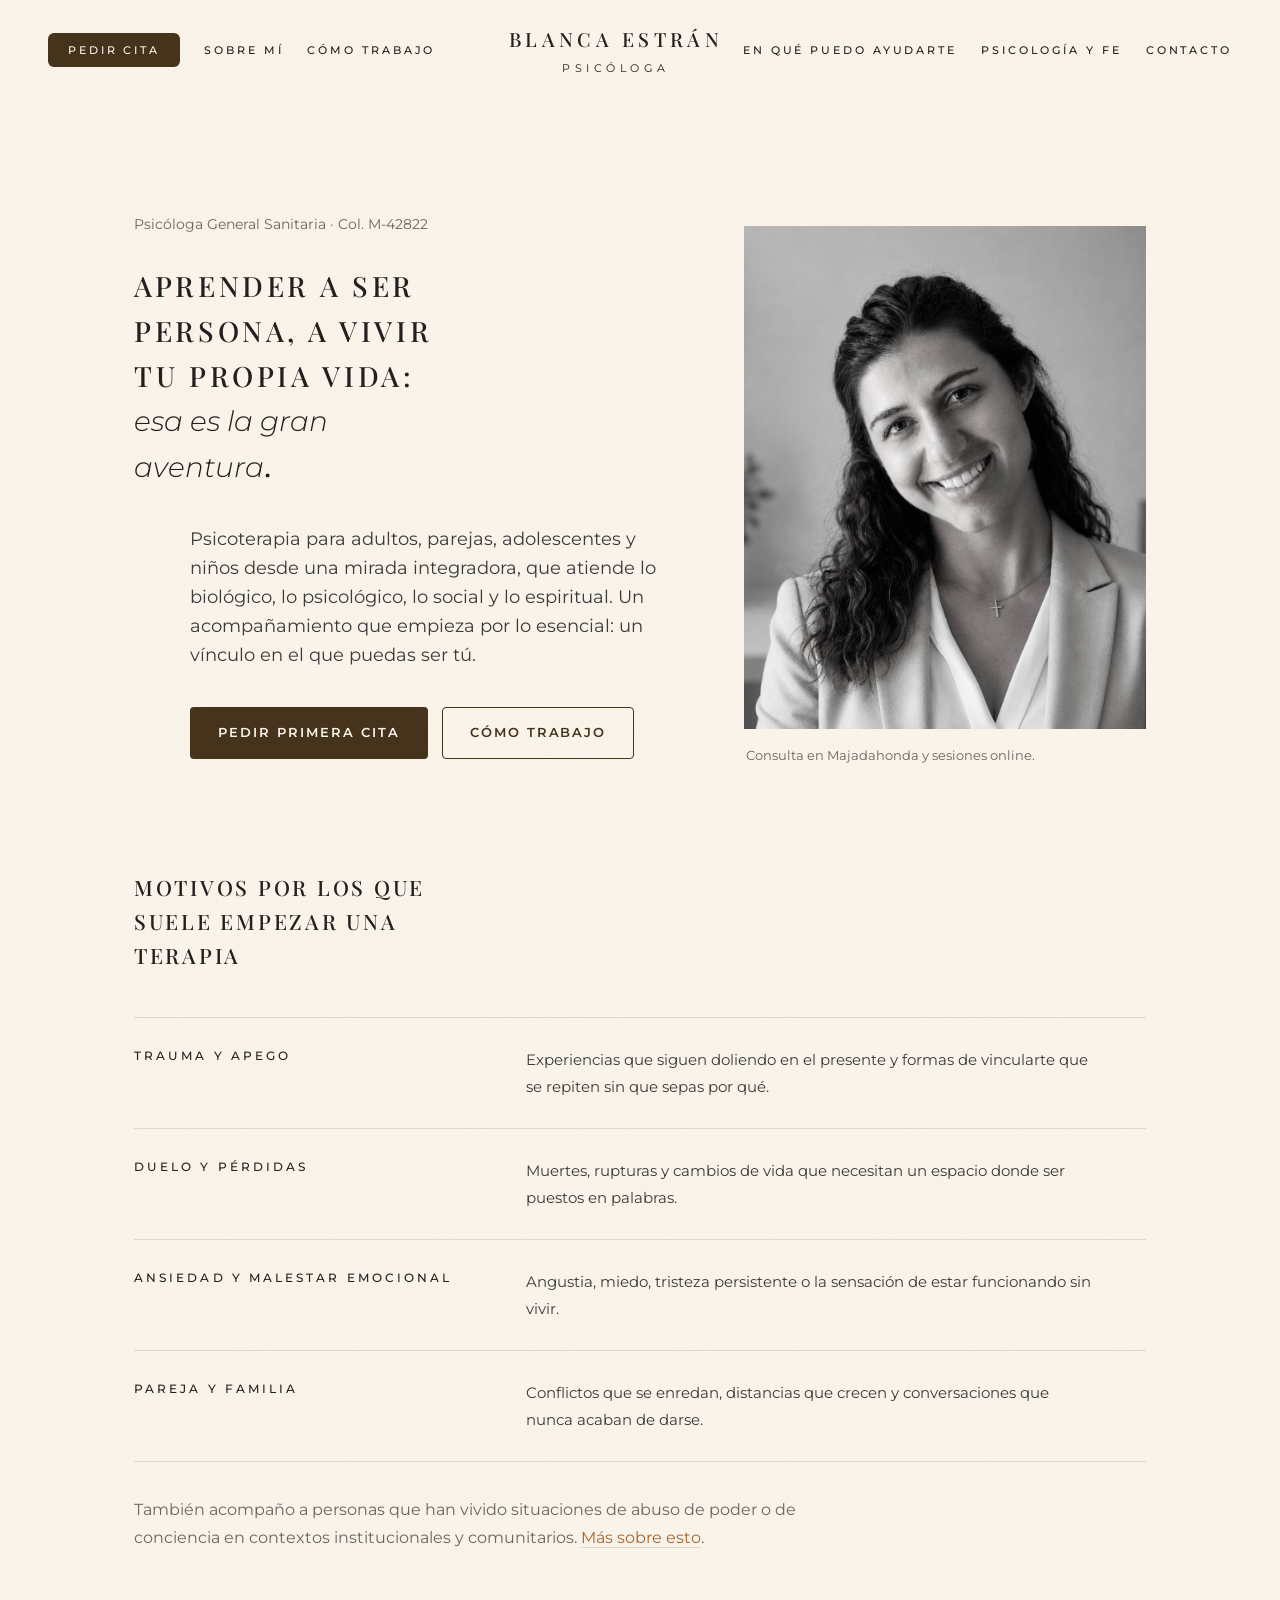
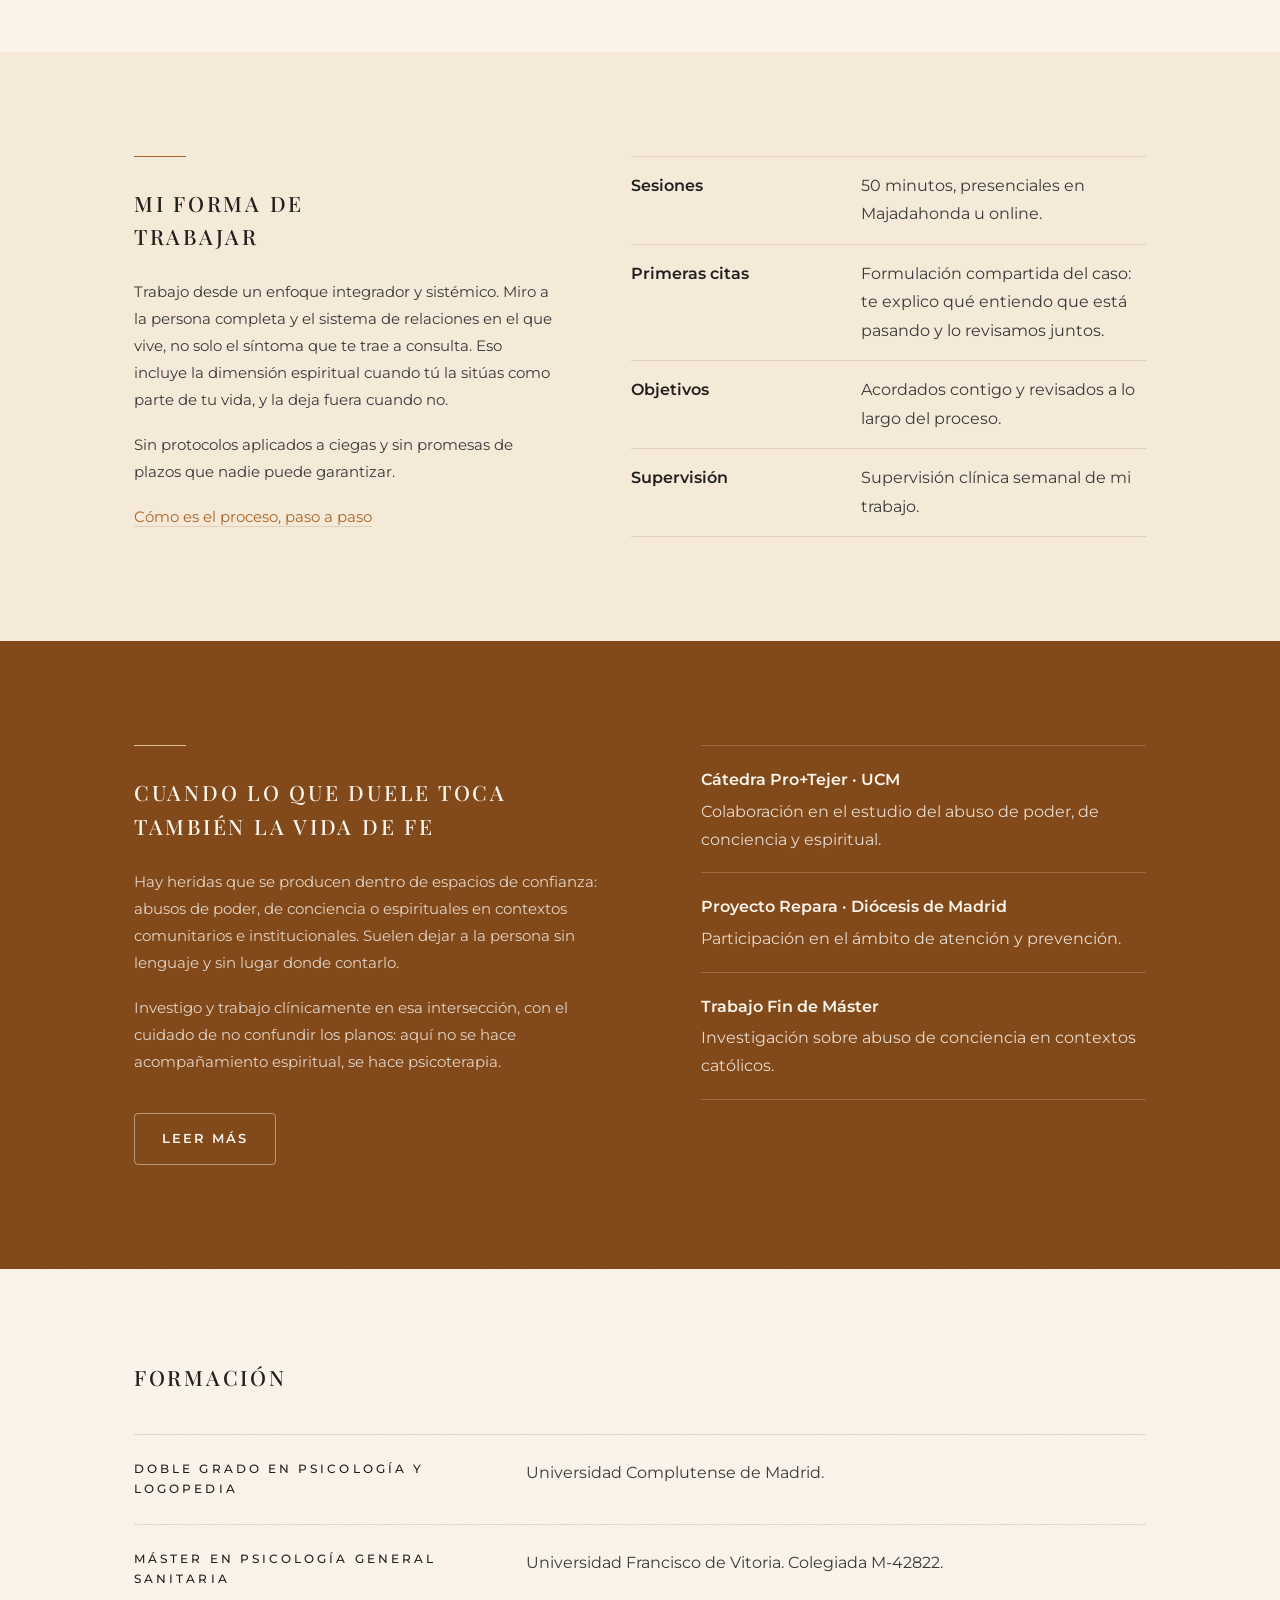
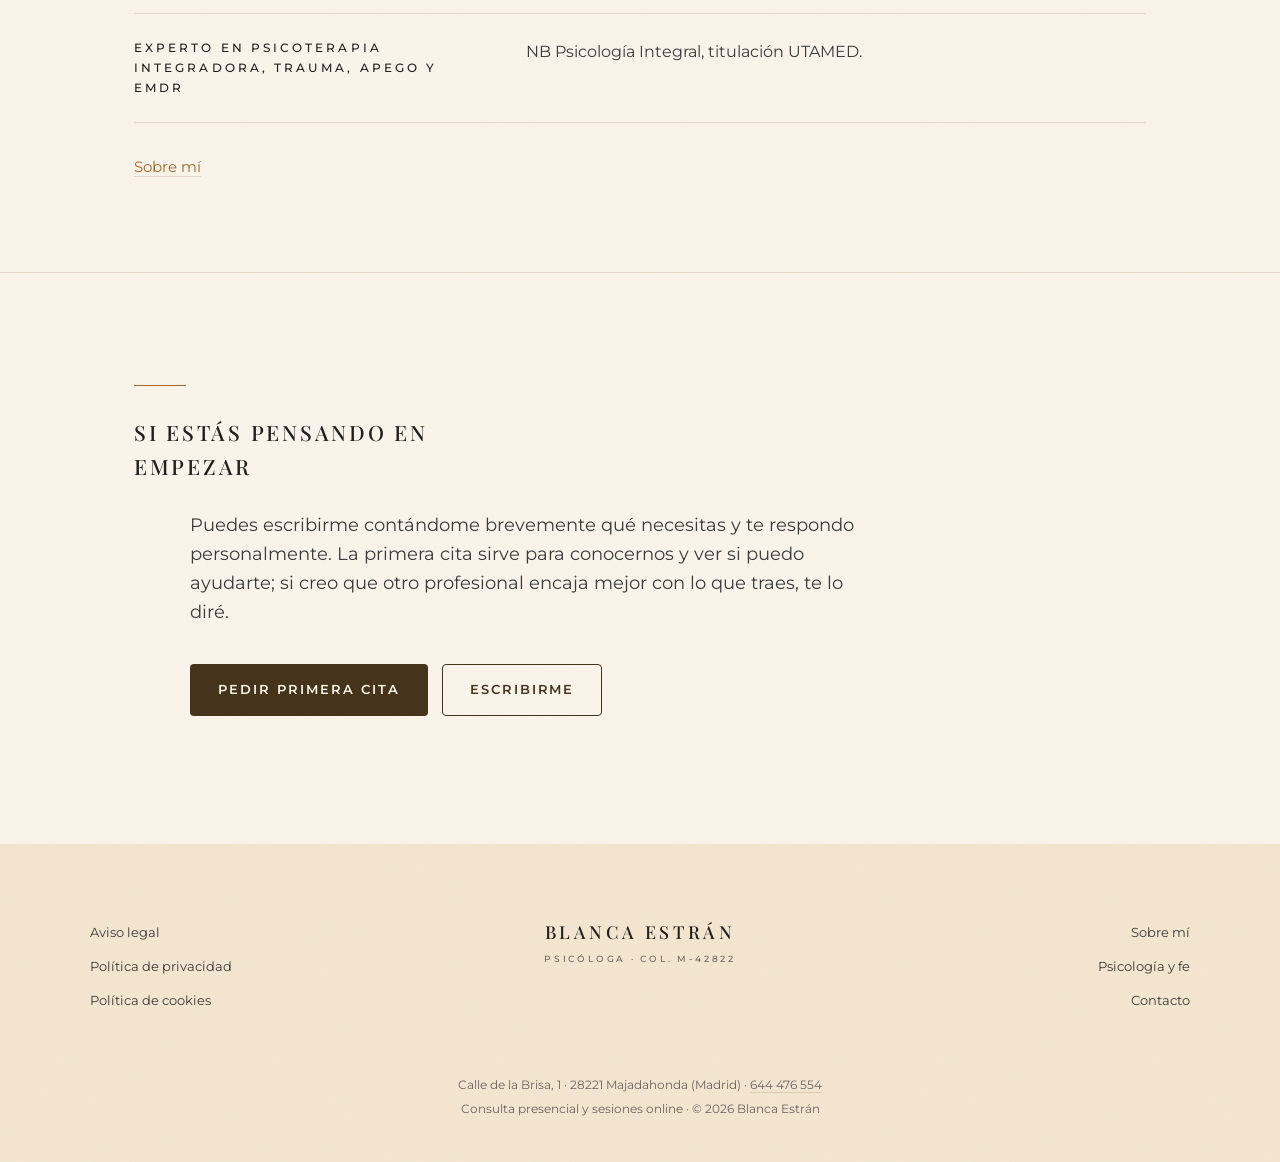
==== commit 50e52d80: "Paso 3: layout comun v16, SEO por pagina y traslado a /psicologa-catolica/ Cabecera nueva (logo cent" ====
--- a/index.html
+++ b/index.html
@@ -3,33 +3,71 @@
 <head>
 <meta charset="utf-8">
 <meta name="viewport" content="width=device-width, initial-scale=1">
-<title>Blanca Estrán · Psicóloga General Sanitaria en Majadahonda y online</title>
-<meta name="description" content="Psicoterapia para adultos, parejas, adolescentes y niños desde un enfoque integrador. Trauma, apego, duelo y malestar emocional. Sesiones presenciales en Majadahonda y online.">
+<title>Blanca Estrán · Psicóloga en Majadahonda y online</title>
+<meta name="description" content="Psicóloga general sanitaria en Majadahonda y online. Psicoterapia integradora para adultos, parejas y adolescentes: trauma, apego, ansiedad y vida de fe.">
 <link rel="canonical" href="https://blancaestran.com/">
 <meta property="og:type" content="website">
-<meta property="og:title" content="Blanca Estrán · Psicóloga General Sanitaria">
-<meta property="og:description" content="Psicoterapia para adultos, parejas, adolescentes y niños en Majadahonda y online.">
+<meta property="og:title" content="Blanca Estrán · Psicóloga en Majadahonda y online">
+<meta property="og:description" content="Psicóloga general sanitaria en Majadahonda y online. Psicoterapia integradora para adultos, parejas y adolescentes: trauma, apego, ansiedad y vida de fe.">
 <meta property="og:url" content="https://blancaestran.com/">
 <meta property="og:image" content="https://blancaestran.com/imagenes/blanca-retrato.jpg">
 <meta property="og:locale" content="es_ES">
-<link rel="preconnect" href="https://fonts.googleapis.com">
-<link rel="preconnect" href="https://fonts.gstatic.com" crossorigin>
-<link href="https://fonts.googleapis.com/css2?family=Source+Serif+4:ital,opsz,wght@0,8..60,300..600;1,8..60,300..400&display=swap" rel="stylesheet">
+<link rel="icon" href="/favicon.svg" type="image/svg+xml">
+<link rel="icon" href="/favicon.ico" sizes="32x32">
+<link rel="apple-touch-icon" href="/apple-touch-icon.png">
+<link rel="stylesheet" href="/css/tokens.css">
 <link rel="stylesheet" href="/estilo.css">
+<script type="application/ld+json">
+{
+  "@context": "https://schema.org",
+  "@type": "Psychologist",
+  "name": "Blanca Estrán",
+  "url": "https://blancaestran.com/",
+  "image": "https://blancaestran.com/imagenes/blanca-retrato.jpg",
+  "telephone": "+34 644 476 554",
+  "address": {
+    "@type": "PostalAddress",
+    "streetAddress": "Calle de la Brisa, 1",
+    "postalCode": "28221",
+    "addressLocality": "Majadahonda",
+    "addressRegion": "Madrid",
+    "addressCountry": "ES"
+  },
+  "areaServed": ["Majadahonda", "Las Rozas", "Pozuelo de Alarcón", "Boadilla del Monte", "Villanueva de la Cañada", "Madrid", "España"],
+  "availableService": ["Psicoterapia integradora", "Terapia de pareja", "Terapia para adolescentes", "Terapia online"]
+}
+</script>
 </head>
 <body>
 <a class="saltar" href="#principal">Ir al contenido</a>
 
-<header class="cima">
-  <div class="env">
-    <a class="marca" href="/">Blanca Estrán<span>Psicóloga General Sanitaria</span></a>
-    <nav class="nav" aria-label="Principal">
+<header>
+  <div class="nav">
+    <div class="nav-izq">
+      <a class="pill" href="/contacto/">Pedir cita</a>
       <a href="/sobre-mi/">Sobre mí</a>
       <a href="/como-trabajo/">Cómo trabajo</a>
+    </div>
+    <details class="menu">
+      <summary class="menu-boton" aria-label="Menú de navegación"><span class="abrir">Menú</span><span class="cerrar">Cerrar</span></summary>
+      <nav class="menu-panel" aria-label="Principal">
+        <a href="/sobre-mi/">Sobre mí</a>
+        <a href="/como-trabajo/">Cómo trabajo</a>
+        <a href="/en-que-puedo-ayudarte/">En qué puedo ayudarte</a>
+        <a href="/psicologa-catolica/">Psicología y fe</a>
+        <a href="/contacto/">Contacto</a>
+      </nav>
+    </details>
+    <a class="logo" href="/">
+      <span class="nombre">Blanca Estrán</span>
+      <span class="rol">Psicóloga</span>
+    </a>
+    <div class="nav-der">
       <a href="/en-que-puedo-ayudarte/">En qué puedo ayudarte</a>
-      <a href="/psicologia-y-fe/">Psicología y fe</a>
-      <a class="cita" href="/contacto/">Contacto</a>
-    </nav>
+      <a href="/psicologa-catolica/">Psicología y fe</a>
+      <a href="/contacto/">Contacto</a>
+    </div>
+    <a class="pill pill-movil" href="/contacto/">Pedir cita</a>
   </div>
 </header>
 
@@ -79,7 +117,7 @@
         <p>Conflictos que se enredan, distancias que crecen y conversaciones que nunca acaban de darse.</p>
       </article>
 
-      <p class="cola">También acompaño a personas que han vivido situaciones de abuso de poder o de conciencia en contextos institucionales y comunitarios. <a class="enlace" href="/psicologia-y-fe/">Más sobre esto</a>.</p>
+      <p class="cola">También acompaño a personas que han vivido situaciones de abuso de poder o de conciencia en contextos institucionales y comunitarios. <a class="enlace" href="/psicologa-catolica/">Más sobre esto</a>.</p>
     </div>
   </section>
 
@@ -94,7 +132,7 @@
       </div>
       <ul class="detalle">
         <li><span class="clave">Sesiones</span><span class="valor">50 minutos, presenciales en Majadahonda u online.</span></li>
-        <li><span class="clave">Primeras citas</span><span class="valor">Formulación compartida del caso: te explico qué entiendo que está pasando y lo revisamos juntas.</span></li>
+        <li><span class="clave">Primeras citas</span><span class="valor">Formulación compartida del caso: te explico qué entiendo que está pasando y lo revisamos juntos.</span></li>
         <li><span class="clave">Objetivos</span><span class="valor">Acordados contigo y revisados a lo largo del proceso.</span></li>
         <li><span class="clave">Supervisión</span><span class="valor">Supervisión clínica semanal de mi trabajo.</span></li>
       </ul>
@@ -109,7 +147,7 @@
         <p>Hay heridas que se producen dentro de espacios de confianza: abusos de poder, de conciencia o espirituales en contextos comunitarios e institucionales. Suelen dejar a la persona sin lenguaje y sin lugar donde contarlo.</p>
         <p>Investigo y trabajo clínicamente en esa intersección, con el cuidado de no confundir los planos: aquí no se hace acompañamiento espiritual, se hace psicoterapia.</p>
         <div class="acciones">
-          <a class="btn btn--claro" href="/psicologia-y-fe/">Leer más</a>
+          <a class="btn btn--claro" href="/psicologa-catolica/">Leer más</a>
         </div>
       </div>
       <ul class="hitos">
@@ -148,7 +186,7 @@
       <hr class="filete">
       <h2>Si estás pensando en empezar</h2>
       <div class="sangrado">
-        <p class="entradilla">Puedes escribirme contándome brevemente qué necesitas y te respondo personalmente. La primera cita sirve para conocernos y ver si puedo ayudarte; si creo que otra profesional encaja mejor con lo que traes, te lo diré.</p>
+        <p class="entradilla">Puedes escribirme contándome brevemente qué necesitas y te respondo personalmente. La primera cita sirve para conocernos y ver si puedo ayudarte; si creo que otro profesional encaja mejor con lo que traes, te lo diré.</p>
         <div class="acciones">
           <a class="btn" href="/contacto/">Pedir primera cita</a>
           <a class="btn btn--linea" href="mailto:info@blancaestran.com">Escribirme</a>
@@ -159,33 +197,23 @@
 
 </main>
 
-<footer class="pie">
-  <div class="env">
+<footer>
+  <div class="foot">
     <div>
-      <p class="pie-marca">Blanca Estrán</p>
-      <p>Psicóloga General Sanitaria · Col. M-42822<br>Majadahonda (Madrid) y sesiones online</p>
-    </div>
-    <div>
-      <h4>Secciones</h4>
-      <nav aria-label="Secundaria">
-        <a href="/sobre-mi/">Sobre mí</a>
-        <a href="/como-trabajo/">Cómo trabajo</a>
-        <a href="/en-que-puedo-ayudarte/">En qué puedo ayudarte</a>
-        <a href="/psicologia-y-fe/">Psicología y fe</a>
-        <a href="/contacto/">Contacto</a>
-      </nav>
-    </div>
-    <div>
-      <h4>Información legal</h4>
-      <nav aria-label="Legal">
-        <a href="/aviso-legal/">Aviso legal</a>
-        <a href="/privacidad/">Política de privacidad</a>
-        <a href="/cookies/">Política de cookies</a>
-      </nav>
+      <a href="/aviso-legal/">Aviso legal</a>
+      <a href="/privacidad/">Política de privacidad</a>
+      <a href="/cookies/">Política de cookies</a>
+    </div>
+    <div class="foot-centro">Blanca Estrán<small>Psicóloga · Col. M-42822</small></div>
+    <div class="foot-der">
+      <a href="/sobre-mi/">Sobre mí</a>
+      <a href="/psicologa-catolica/">Psicología y fe</a>
+      <a href="/contacto/">Contacto</a>
     </div>
   </div>
-  <div class="env pie-fin">
-    <p>© 2026 Blanca Estrán</p>
+  <div class="copy">
+    Calle de la Brisa, 1 · 28221 Majadahonda (Madrid) · <a href="tel:+34644476554">644 476 554</a><br>
+    Consulta presencial y sesiones online · © 2026 Blanca Estrán
   </div>
 </footer>
 
--- a/css/tokens.css
+++ b/css/tokens.css
@@ -0,0 +1,291 @@
+/* ==========================================================================
+   tokens.css · Sistema de diseño v16 (CONGELADO)
+   Paleta B1 "Ámbar", textura de papel, tres papeles tipográficos y clases base.
+   Se enlaza SIEMPRE antes que estilo.css.
+   Fuente de verdad visual: maquetas/home-v16.html · reglas: CLAUDE.md
+   ========================================================================== */
+
+/* ── Fuentes autoalojadas (cero peticiones a terceros) ───────────────────── */
+
+@font-face{
+  font-family:'Playfair Display';
+  src:url('/fuentes/playfair.woff2') format('woff2');
+  font-weight:400 900;font-style:normal;font-display:swap;
+  unicode-range:U+0020-007E,U+00A0-00FF,U+2013-2014,U+2018-201E,U+2022,U+2026;
+}
+@font-face{
+  font-family:'Montserrat';
+  src:url('/fuentes/montserrat.woff2') format('woff2');
+  font-weight:100 900;font-style:normal;font-display:swap;
+  unicode-range:U+0020-007E,U+00A0-00FF,U+2013-2014,U+2018-201E,U+2022,U+2026;
+}
+@font-face{
+  font-family:'Montserrat';
+  src:url('/fuentes/montserrat-italic.woff2') format('woff2');
+  font-weight:100 900;font-style:italic;font-display:swap;
+  unicode-range:U+0020-007E,U+00A0-00FF,U+2013-2014,U+2018-201E,U+2022,U+2026;
+}
+/* No existe Playfair italic: las cursivas serif están prohibidas. */
+
+/* ── Tokens ──────────────────────────────────────────────────────────────── */
+
+:root{
+  /* Paleta B1 "Ámbar" */
+  --papel:#FBF5EC;
+  --arena:#F5E9D7;
+  --rosa:#F7DFC4;
+  --texto:#3A3A3A;
+  --texto-suave:#6B6461;
+  --negro:#221F1E;
+  --primario:#A9662B;
+  --primario-osc:#82491A;
+  --acento:#A9662B;
+  --boton:#46331B;
+  --boton-osc:#332409;
+  --borde:rgba(120,73,26,.16);
+
+  /* Familias */
+  --display:'Montserrat',sans-serif;
+  --cuerpo:'Montserrat',sans-serif;
+  --titulos:'Playfair Display',serif;
+
+  /* Grano de papel: va sobre el color de cada superficie, nunca liso */
+  --textura:url("data:image/svg+xml,%3Csvg%20xmlns%3D%27http%3A//www.w3.org/2000/svg%27%20width%3D%27220%27%20height%3D%27220%27%3E%3Cfilter%20id%3D%27n%27%3E%3CfeTurbulence%20type%3D%27fractalNoise%27%20baseFrequency%3D%270.82%27%20numOctaves%3D%273%27%20stitchTiles%3D%27stitch%27/%3E%3CfeColorMatrix%20values%3D%270%200%200%200%200.52%200%200%200%200%200.40%200%200%200%200%200.26%200%200%200%200.055%200%27/%3E%3C/filter%3E%3Crect%20width%3D%27220%27%20height%3D%27220%27%20filter%3D%27url%28%23n%29%27/%3E%3C/svg%3E");
+}
+
+/* ── Base ────────────────────────────────────────────────────────────────── */
+
+*{margin:0;padding:0;box-sizing:border-box}
+html{scroll-behavior:smooth}
+body{
+  font-family:var(--cuerpo);font-weight:400;font-size:15px;
+  color:var(--texto);
+  background-color:var(--papel);background-image:var(--textura);
+  line-height:1.8;
+  -webkit-font-smoothing:antialiased;
+}
+a{color:inherit}
+img{display:block;max-width:100%}
+
+/* ── Los tres papeles tipográficos ───────────────────────────────────────── */
+
+/* Papel 1 · Títulos ("BLANCA ESTRÁN"): Playfair 500, versalitas */
+.papel1{
+  font-family:var(--titulos);font-weight:500;
+  text-transform:uppercase;letter-spacing:.14em;
+  color:var(--negro);line-height:1.6;
+}
+.papel1.ancho{letter-spacing:.12em}   /* h1 del hero */
+
+/* Papel 2 · Etiquetas ("PSICÓLOGA"): Montserrat 500, mayúsculas pequeñas */
+.papel2{
+  font-family:var(--display);font-weight:500;
+  text-transform:uppercase;letter-spacing:.26em;
+  font-size:.78rem;color:var(--negro);
+}
+
+/* Papel 3 · Cuerpo: Montserrat 400. La itálica es la ÚNICA voz de énfasis */
+.papel3{font-family:var(--cuerpo);font-weight:400;font-size:.97rem;line-height:1.8}
+.enfasis{font-style:italic;font-weight:600;color:var(--negro)}
+.frase-grande{
+  font-family:var(--display);font-style:italic;font-weight:300;
+  font-size:clamp(1.3rem,2.4vw,1.8rem);line-height:1.55;color:var(--negro);
+}
+.frase-grande strong{font-weight:600}
+
+/* Aplicaciones fijas del papel 2 */
+.kicker{
+  font-family:var(--display);font-size:.64rem;font-weight:500;
+  letter-spacing:.26em;text-transform:uppercase;color:var(--texto-suave);
+}
+.titulin{
+  font-family:var(--display);font-weight:500;text-transform:uppercase;
+  letter-spacing:.26em;font-size:.78rem;color:var(--negro);margin-bottom:26px;
+}
+
+/* ── Sección ─────────────────────────────────────────────────────────────── */
+
+.seccion{max-width:1240px;margin:0 auto;padding:100px 28px}
+@media(max-width:920px){.seccion{padding:72px 24px}}
+
+/* ── Botón espresso (todos los CTA) ──────────────────────────────────────── */
+
+.btn{
+  display:inline-block;background:var(--boton);color:#FBF5EC;text-decoration:none;
+  font-family:var(--display);
+  font-size:.82rem;font-weight:600;letter-spacing:.15em;text-transform:uppercase;
+  padding:14px 28px;border-radius:4px;transition:background .25s;
+}
+.btn:hover,.btn:focus-visible{background:var(--boton-osc)}
+
+/* Pastilla de navegación */
+.pill{
+  background:var(--boton);color:#FBF5EC !important;
+  padding:7px 20px;border-radius:6px;text-decoration:none;
+  font-family:var(--display);font-size:.7rem;font-weight:500;
+  letter-spacing:.26em;text-transform:uppercase;white-space:nowrap;
+}
+.pill:hover,.pill:focus-visible{background:var(--boton-osc)}
+
+/* ── Reveal al scroll ────────────────────────────────────────────────────── */
+
+.rev{opacity:0;transform:translateY(12px);transition:opacity .55s ease-out,transform .55s ease-out}
+.rev.vis{opacity:1;transform:none}
+
+/* ── Marquesina ──────────────────────────────────────────────────────────── */
+
+.marquee{
+  background-color:var(--rosa);background-image:var(--textura);
+  overflow:hidden;padding:15px 0;
+}
+.marquee-track{
+  display:flex;white-space:nowrap;width:max-content;
+  animation:desliza 40s linear infinite;
+  font-family:var(--display);font-size:.66rem;font-weight:500;
+  letter-spacing:.26em;text-transform:uppercase;color:#6B4A28;
+}
+.marquee-track span{padding:0 18px}
+.marquee-track .pto{color:var(--primario)}
+@keyframes desliza{from{transform:translateX(0)}to{transform:translateX(-50%)}}
+
+/* ── Accesibilidad ───────────────────────────────────────────────────────── */
+
+.saltar{position:absolute;left:-9999px}
+.saltar:focus{
+  left:16px;top:16px;z-index:99;
+  background:var(--boton);color:var(--papel);padding:10px 18px;
+  font-family:var(--display);font-size:.8rem;letter-spacing:.14em;text-transform:uppercase;
+}
+:focus-visible{outline:2px solid var(--primario);outline-offset:3px}
+
+/* ── Cabecera común ──────────────────────────────────────────────────────── */
+
+header{
+  background-color:var(--papel);background-image:var(--textura);
+  position:relative;z-index:20;
+}
+.nav{
+  display:grid;grid-template-columns:1fr auto 1fr;align-items:center;
+  max-width:1240px;margin:0 auto;padding:22px 28px;gap:20px;
+}
+.nav-izq,.nav-der{
+  display:flex;gap:24px;align-items:center;
+  font-family:var(--display);font-size:.7rem;font-weight:500;
+  letter-spacing:.26em;text-transform:uppercase;
+}
+.nav-der{justify-content:flex-end}
+.nav a{text-decoration:none;color:var(--negro)}
+.nav-izq a,.nav-der a{white-space:nowrap}
+.nav a:hover,.nav a:focus-visible{color:var(--primario)}
+.nav a[aria-current="page"]{color:var(--primario)}
+
+.logo{text-align:center;text-decoration:none;display:block}
+.logo .nombre{
+  font-family:var(--titulos);font-weight:500;letter-spacing:.22em;
+  font-size:1.22rem;color:var(--negro);text-transform:uppercase;display:block;
+}
+.logo .rol{
+  font-family:var(--display);letter-spacing:.42em;font-size:.66rem;
+  color:var(--negro);text-transform:uppercase;margin-top:2px;display:block;
+}
+
+/* Menú móvil: desplegable nativo, sin JavaScript */
+.menu{display:none}
+.menu-boton{
+  font-family:var(--display);font-size:.7rem;font-weight:500;
+  letter-spacing:.26em;text-transform:uppercase;color:var(--negro);
+  cursor:pointer;list-style:none;display:inline-block;padding:6px 0;
+}
+.menu-boton::-webkit-details-marker{display:none}
+.menu-boton::marker{content:""}
+.menu-boton:hover,.menu[open] .menu-boton{color:var(--primario)}
+.menu .cerrar,.menu[open] .abrir{display:none}
+.menu[open] .cerrar{display:inline}
+.menu-panel{
+  position:absolute;left:0;right:0;top:100%;
+  background-color:var(--papel);background-image:var(--textura);
+  border-top:1px solid var(--borde);border-bottom:1px solid var(--borde);
+  padding:18px 24px 26px;display:flex;flex-direction:column;gap:4px;text-align:center;
+}
+.menu-panel a{
+  font-family:var(--titulos);font-weight:500;text-transform:uppercase;
+  letter-spacing:.14em;font-size:.92rem;color:var(--negro);
+  text-decoration:none;padding:12px 0;
+}
+.menu-panel a:hover,.menu-panel a:focus-visible{color:var(--primario)}
+.menu-panel a[aria-current="page"]{color:var(--primario)}
+
+/* Por debajo de 1024px la navegación completa no cabe en una línea: entra el menú */
+@media(max-width:1024px){
+  .nav{grid-template-columns:auto 1fr auto;padding:16px 20px;gap:12px}
+  .nav-izq,.nav-der{display:none}
+  .menu{display:block;justify-self:start}
+  .pill-movil{display:inline-block;justify-self:end}
+  .logo .nombre{font-size:1.02rem;letter-spacing:.18em}
+  .logo .rol{font-size:.58rem;letter-spacing:.34em}
+}
+/* El logotipo se mantiene en dos líneas (nombre + rol) también en pantallas estrechas */
+@media(max-width:480px){
+  .nav{padding:14px 16px;gap:8px}
+  .menu-boton{font-size:.62rem;letter-spacing:.18em}
+  .pill{padding:6px 13px;font-size:.62rem;letter-spacing:.18em}
+  .logo .nombre{font-size:.8rem;letter-spacing:.08em}
+  .logo .rol{font-size:.5rem;letter-spacing:.26em}
+}
+@media(min-width:1025px){
+  .pill-movil{display:none}
+}
+@media(max-width:1200px){
+  .nav-izq,.nav-der{gap:18px}
+}
+
+/* ── Pie común ───────────────────────────────────────────────────────────── */
+
+footer{
+  background-color:#F4E6D1;background-image:var(--textura);
+  padding:76px 28px 40px;
+}
+.foot{
+  max-width:1100px;margin:0 auto;
+  display:grid;grid-template-columns:1fr auto 1fr;gap:40px;align-items:start;
+  font-family:var(--display);font-size:.84rem;
+}
+.foot a{display:block;text-decoration:none;color:var(--texto);margin-bottom:10px}
+.foot a:hover,.foot a:focus-visible{color:var(--primario)}
+.foot-der{text-align:right}
+.foot-centro{
+  font-family:var(--titulos);font-weight:500;font-size:1.12rem;
+  letter-spacing:.2em;text-transform:uppercase;color:var(--negro);
+  text-align:center;line-height:1.3;
+}
+.foot-centro small{
+  display:block;font-family:var(--cuerpo);font-style:normal;font-size:.58rem;
+  letter-spacing:.3em;text-transform:uppercase;margin-top:10px;color:var(--texto-suave);
+}
+.copy{
+  max-width:1100px;margin:52px auto 0;text-align:center;
+  font-size:.74rem;color:var(--texto-suave);font-family:var(--cuerpo);line-height:2;
+}
+.copy a{color:var(--texto-suave);text-decoration:none;border-bottom:1px solid var(--borde)}
+.copy a:hover{color:var(--primario)}
+@media(max-width:920px){
+  footer{padding:56px 24px 32px}
+  .foot{grid-template-columns:1fr;text-align:center;gap:32px}
+  .foot-der{text-align:center}
+}
+
+/* ── Dato pendiente: se marca visible, nunca se inventa ──────────────────── */
+
+.pendiente{
+  color:var(--primario);
+  border-bottom:1px dashed var(--primario);
+  opacity:.85;
+}
+
+/* ── Movimiento reducido ─────────────────────────────────────────────────── */
+
+@media (prefers-reduced-motion: reduce){
+  html{scroll-behavior:auto}
+  .rev{opacity:1;transform:none;transition:none}
+  .marquee-track{animation:none !important;justify-content:center;width:auto !important}
+}
--- a/estilo.css
+++ b/estilo.css
@@ -1,66 +1,61 @@
 @charset "utf-8";
 
 /* ==========================================================
-   Blanca Estrán · hoja de estilos común
-   Editorial cálido — papel hueso, tinta, acento terracota.
-   Una sola familia tipográfica (Source Serif 4) en 3 pesos.
+   Blanca Estrán · hoja de estilos de las páginas interiores
+   Sistema de diseño v16: los colores, la textura y las tres
+   familias vienen de /css/tokens.css, que se enlaza ANTES.
+   Aquí solo queda la estructura editorial de los contenidos.
    ========================================================== */
 
 :root{
-  --papel:#FAF7F2;
-  --papel-hondo:#F1EBE1;
-  --honda:#272219;
-
-  --tinta:#1F1D1A;
-  --tinta-media:#4E483F;
-  --tinta-suave:#6E6659;
-
-  --acento:#8A5A44;
-  --acento-hondo:#6F4634;
-  --acento-claro:#C89273;
-
-  --linea:#DFD7C9;
-  --linea-clara:#EAE3D8;
-
-  --letra:"Source Serif 4",Georgia,"Times New Roman",serif;
+  /* Nombres antiguos mapeados a la paleta B1: no se redefine ningún color */
+  --papel-hondo:var(--arena);
+  --honda:var(--primario-osc);
+
+  --tinta:var(--negro);
+  --tinta-media:var(--texto);
+  --tinta-suave:var(--texto-suave);
+
+  --acento:var(--primario);
+  --acento-hondo:var(--primario-osc);
+  --acento-claro:#DDBE95;
+
+  --linea:var(--borde);
+  --linea-clara:var(--borde);
+
+  --letra:var(--cuerpo);
 
   --ancho:1080px;
   --aire:34px;
   --medida:33em;
 }
 
-*{box-sizing:border-box}
-html{-webkit-text-size-adjust:100%;scroll-behavior:smooth}
-
-body{
-  margin:0;
-  background:var(--papel);
-  color:var(--tinta);
-  font-family:var(--letra);
-  font-weight:400;
-  font-size:18px;
-  line-height:1.68;
-  -webkit-font-smoothing:antialiased;
-  text-rendering:optimizeLegibility;
-}
-
-img{max-width:100%;display:block}
-a{color:inherit}
+html{-webkit-text-size-adjust:100%}
+body{font-size:15px;text-rendering:optimizeLegibility}
 
 .env{width:100%;max-width:var(--ancho);margin:0 auto;padding:0 var(--aire)}
 
-.saltar{position:absolute;left:-9999px}
-.saltar:focus{left:16px;top:16px;z-index:99;background:var(--tinta);color:var(--papel);padding:10px 18px}
-:focus-visible{outline:2px solid var(--acento);outline-offset:3px}
-
-/* ---------------- Tipografía ---------------- */
-
-h1,h2,h3,h4{margin:0;color:var(--tinta);font-weight:400;letter-spacing:-0.012em}
-h1{font-size:clamp(2.3rem,5vw,3.7rem);line-height:1.1;font-weight:300}
-h1 em{font-style:italic;font-weight:300}
-h2{font-size:clamp(1.7rem,2.9vw,2.35rem);line-height:1.2;font-weight:300}
-h3{font-size:1.2rem;line-height:1.34;font-weight:600}
-h4{font-size:1.02rem;font-weight:600}
+/* ---------------- Tipografía: los tres papeles ---------------- */
+
+/* Papel 1 · Playfair en versalitas para los títulos de página y de sección */
+h1,h2{
+  margin:0;color:var(--negro);
+  font-family:var(--titulos);font-weight:500;
+  text-transform:uppercase;letter-spacing:.13em;
+}
+h1{font-size:clamp(1.15rem,2.5vw,1.75rem);line-height:1.6}
+h2{font-size:clamp(1rem,2vw,1.32rem);line-height:1.6}
+/* La itálica de Montserrat es la única voz de énfasis */
+h1 em,h2 em{font-family:var(--display);font-style:italic;font-weight:300;text-transform:none;letter-spacing:0}
+
+/* Papel 2 · Montserrat en mayúsculas pequeñas para los subtítulos */
+h3,h4{
+  margin:0;color:var(--negro);
+  font-family:var(--display);font-weight:500;
+  text-transform:uppercase;letter-spacing:.26em;
+}
+h3{font-size:.74rem;line-height:1.7}
+h4{font-size:.7rem}
 
 p{margin:0 0 1.2em;max-width:var(--medida)}
 p:last-child{margin-bottom:0}
@@ -76,42 +71,24 @@
 
 /* ---------------- Botones y enlaces ---------------- */
 
-.btn{
-  display:inline-block;
-  font-family:var(--letra);
-  font-size:1rem;
-  font-weight:400;
-  text-decoration:none;
-  padding:12px 28px;
-  background:var(--tinta);
-  color:var(--papel);
-  border:1px solid var(--tinta);
-  transition:background .18s,border-color .18s,color .18s;
-}
-.btn:hover{background:var(--acento);border-color:var(--acento)}
-.btn--linea{background:transparent;color:var(--tinta)}
-.btn--linea:hover{background:transparent;color:var(--acento);border-color:var(--acento)}
-.btn--claro{background:transparent;color:var(--papel);border-color:rgba(250,247,242,.45)}
-.btn--claro:hover{background:var(--papel);color:var(--tinta);border-color:var(--papel)}
+/* .btn (espresso) vive en tokens.css. Aquí solo las dos variantes. */
+.btn--linea{
+  background:transparent;color:var(--boton);
+  border:1px solid var(--boton);padding:13px 27px;
+}
+.btn--linea:hover,.btn--linea:focus-visible{background:transparent;color:var(--primario);border-color:var(--primario)}
+.btn--claro{
+  background:transparent;color:var(--papel);
+  border:1px solid rgba(251,245,236,.45);padding:13px 27px;
+}
+.btn--claro:hover,.btn--claro:focus-visible{background:var(--papel);color:var(--negro);border-color:var(--papel)}
 
 .acciones{display:flex;flex-wrap:wrap;gap:14px;margin-top:38px}
 
 .enlace{color:var(--acento);text-decoration:none;border-bottom:1px solid var(--linea);transition:border-color .18s}
 .enlace:hover{border-bottom-color:var(--acento)}
 
-/* ---------------- Cabecera ---------------- */
-
-.cima{border-bottom:1px solid var(--linea)}
-.cima .env{display:flex;align-items:baseline;justify-content:space-between;gap:32px;flex-wrap:wrap;padding-top:26px;padding-bottom:26px}
-
-.marca{font-size:1.3rem;text-decoration:none;line-height:1.15;font-weight:400}
-.marca span{display:block;font-size:.83rem;font-weight:400;color:var(--tinta-suave);margin-top:3px}
-
-.nav{display:flex;flex-wrap:wrap;gap:26px;align-items:baseline}
-.nav a{font-size:.97rem;text-decoration:none;color:var(--tinta-media);border-bottom:1px solid transparent;padding-bottom:2px;transition:color .18s,border-color .18s}
-.nav a:hover{color:var(--tinta);border-bottom-color:var(--acento)}
-.nav a[aria-current="page"]{color:var(--tinta);border-bottom-color:var(--acento)}
-.nav .cita{color:var(--acento)}
+/* La cabecera y el pie comunes viven en tokens.css. */
 
 /* ---------------- Portada ---------------- */
 
@@ -228,33 +205,15 @@
 .legal th,.legal td{text-align:left;padding:11px 14px;border:1px solid var(--linea);vertical-align:top}
 .legal th{background:var(--papel-hondo);font-weight:600}
 
-/* ---------------- Pie ---------------- */
-
-.pie{border-top:1px solid var(--linea);padding:56px 0 34px;font-size:.94rem;color:var(--tinta-suave)}
-.pie .env{display:grid;grid-template-columns:minmax(0,1.3fr) repeat(2,minmax(0,1fr));gap:40px}
-.pie a{text-decoration:none;color:var(--tinta-media)}
-.pie a:hover{color:var(--acento)}
-.pie h4{font-size:.88rem;font-weight:600;color:var(--tinta);margin-bottom:14px}
-.pie nav{display:flex;flex-direction:column;gap:10px}
-.pie-marca{font-size:1.15rem;color:var(--tinta);margin-bottom:8px;max-width:none}
-.pie p{max-width:26em}
-.pie-fin{margin-top:44px;padding-top:22px;display:block;font-size:.88rem;position:relative}
-.pie-fin::before{content:"";position:absolute;top:0;left:var(--aire);right:var(--aire);height:1px;background:var(--linea-clara)}
-.pie-fin p{max-width:none}
-
 /* ---------------- Adaptación ---------------- */
 
 @media(max-width:940px){
-  body{font-size:17px}
   .portada{padding:76px 0 72px}
   .portada .env,.metodo .env,.fe .env{grid-template-columns:1fr;gap:48px}
   .retrato{max-width:380px;margin-top:0}
   .metodo,.fe{padding:76px 0}
   .motivos{padding-bottom:72px}
   .cierre{padding:80px 0 92px}
-  .pie .env{grid-template-columns:1fr 1fr}
-  .cima .env{padding-top:20px;padding-bottom:20px}
-  .nav{gap:20px}
 }
 
 @media(max-width:600px){
@@ -263,9 +222,6 @@
   .motivo,.titulo{padding:22px 0}
   .sangrado{margin-left:0}
   .acciones .btn{width:100%;text-align:center}
-  .pie .env{grid-template-columns:1fr;gap:32px}
-  .nav{gap:16px 18px}
-  .nav a{font-size:.93rem}
   .legal table,.legal thead,.legal tbody,.legal th,.legal td,.legal tr{display:block}
   .legal th{border-bottom:0}
   .legal td{border-top:0}
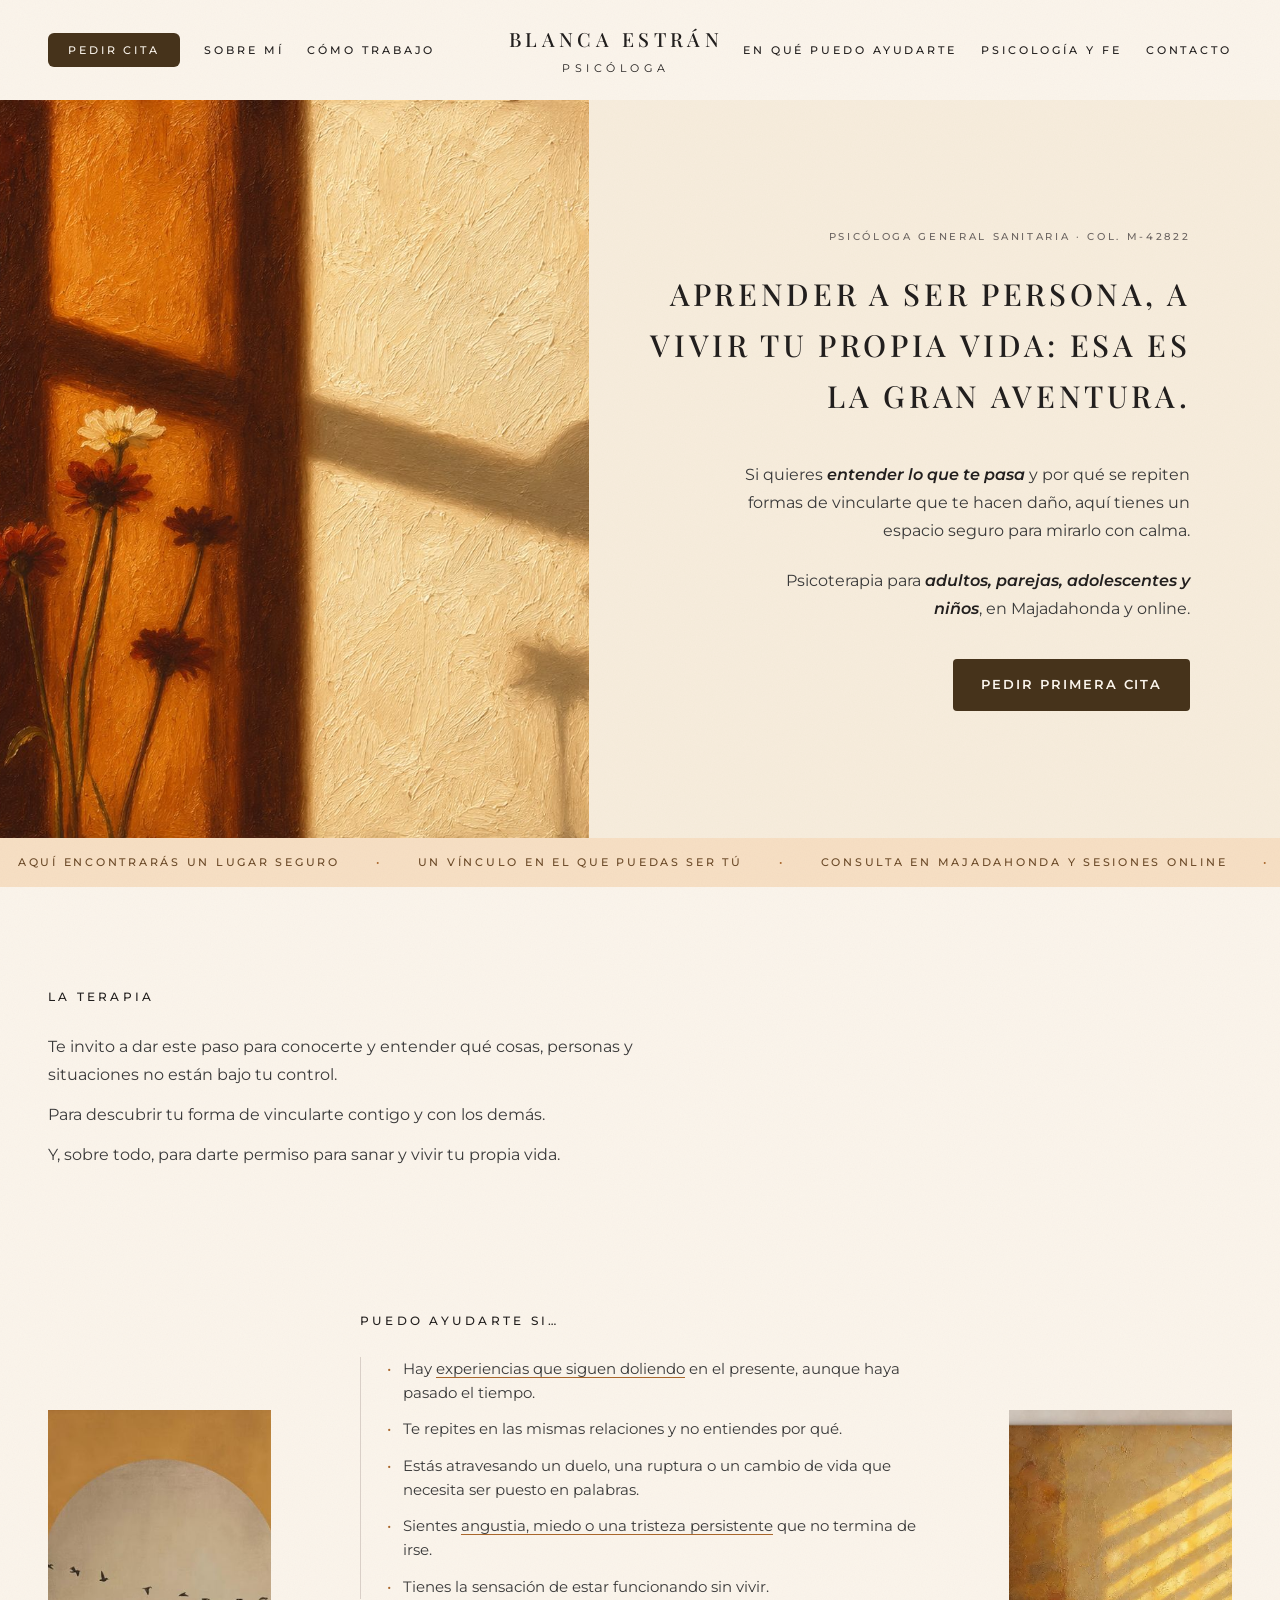
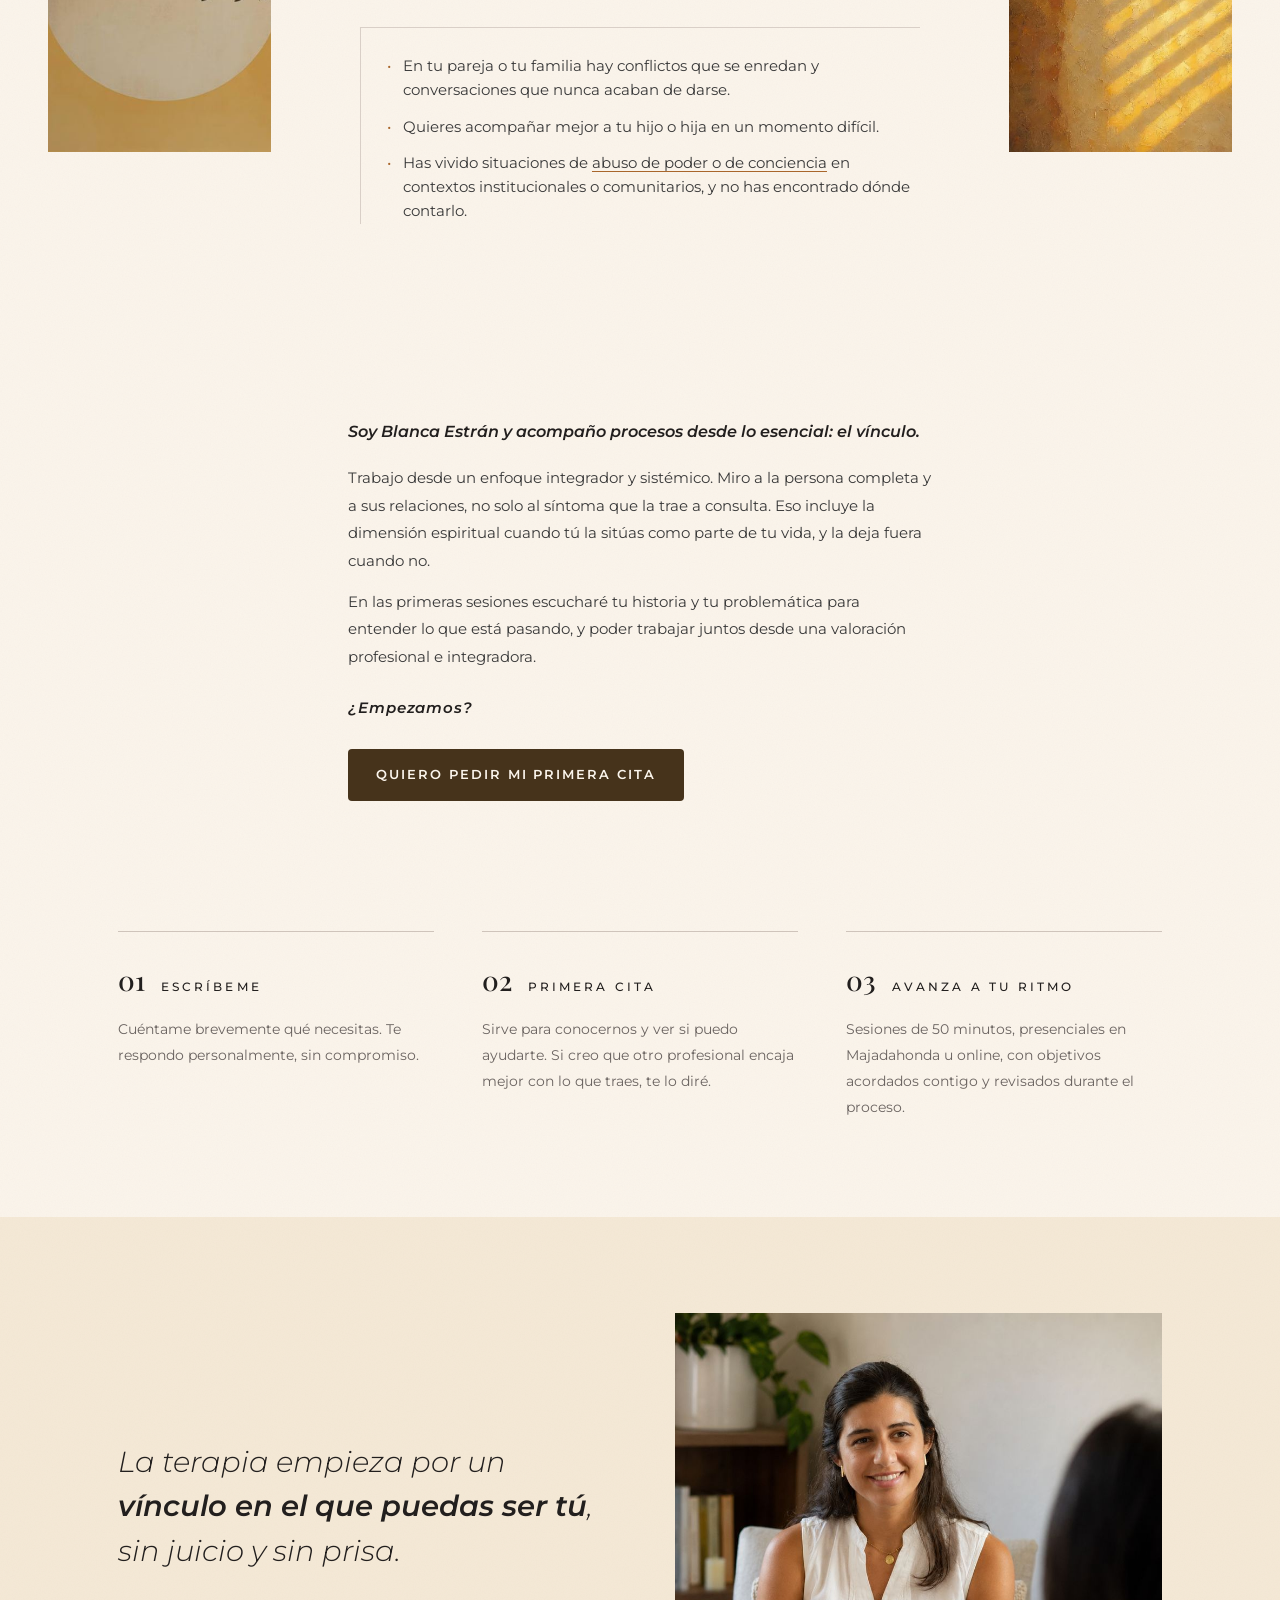
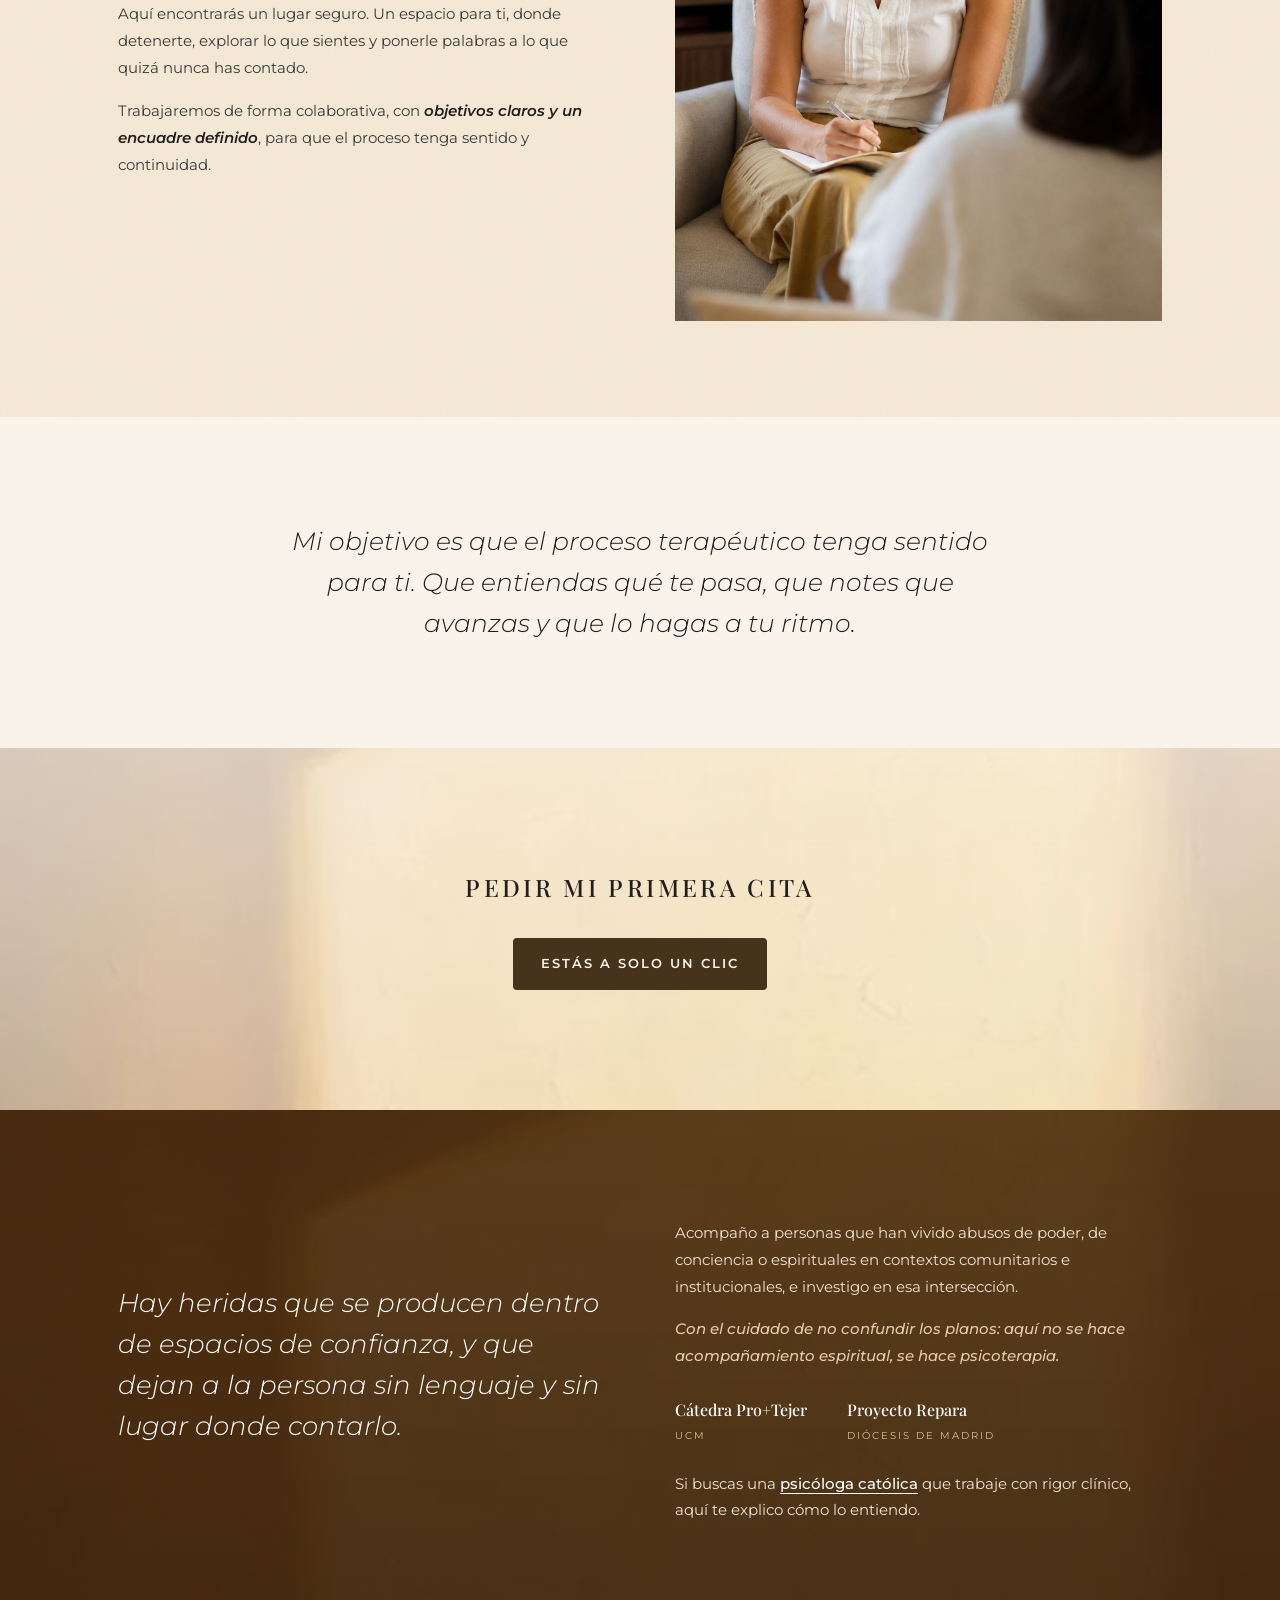
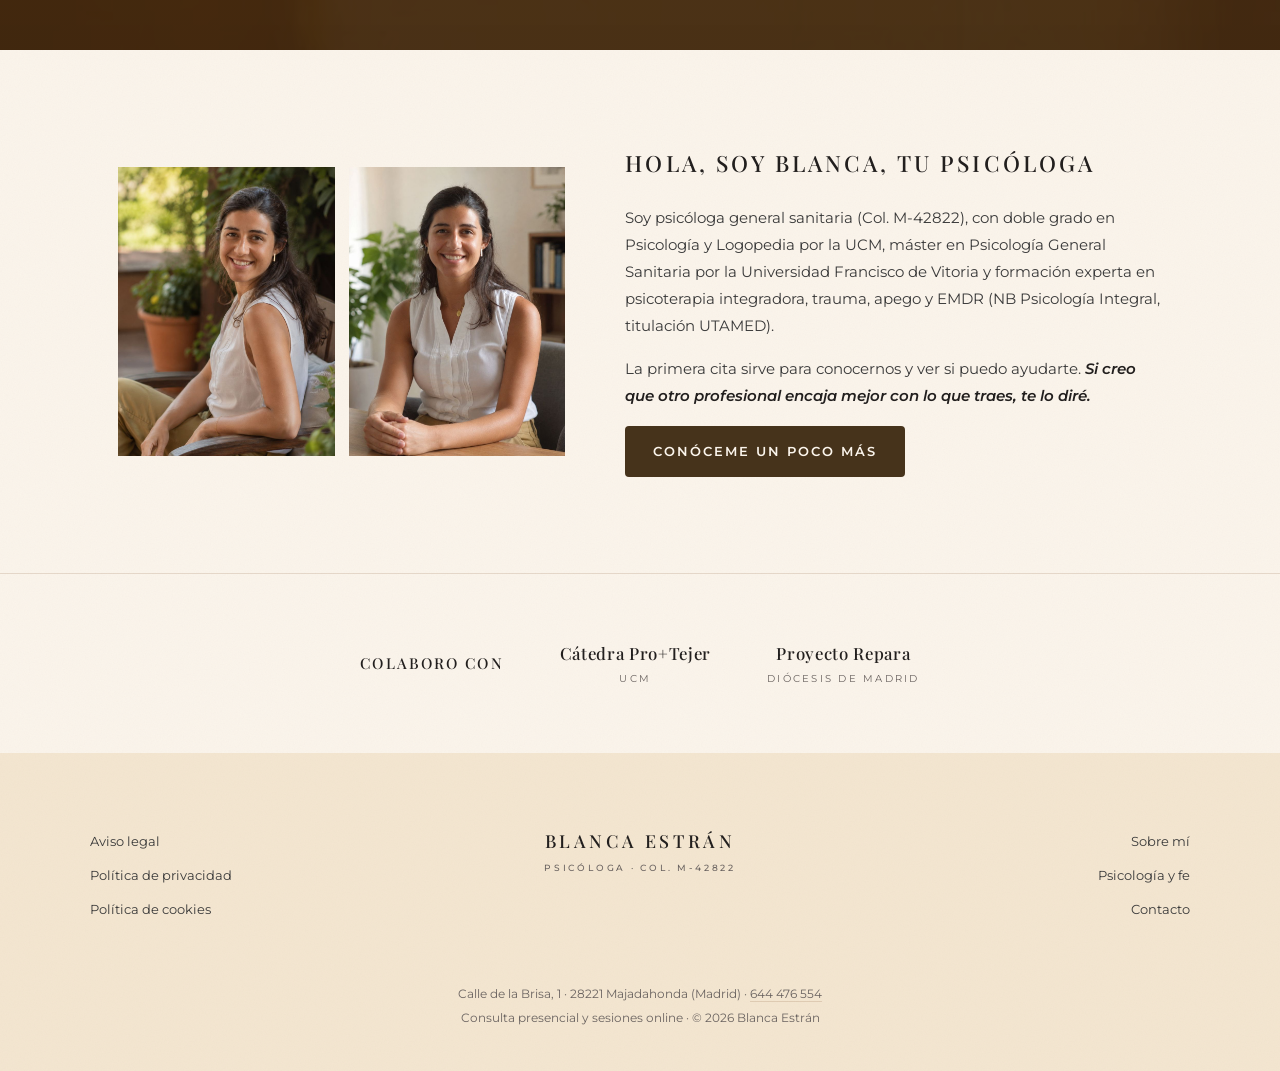
==== commit 980a5a69: "Paso 4: portada reconstruida segun la maqueta v16 index.html replica la maqueta seccion a seccion: h" ====
--- a/index.html
+++ b/index.html
@@ -17,6 +17,7 @@
 <link rel="apple-touch-icon" href="/apple-touch-icon.png">
 <link rel="stylesheet" href="/css/tokens.css">
 <link rel="stylesheet" href="/estilo.css">
+<link rel="stylesheet" href="/css/portada.css">
 <script type="application/ld+json">
 {
   "@context": "https://schema.org",
@@ -73,125 +74,135 @@
 
 <main id="principal">
 
-  <section class="portada">
-    <div class="env">
-      <div>
-        <p class="credencial">Psicóloga General Sanitaria · Col. M-42822</p>
-        <h1>Aprender a ser persona, a vivir tu propia vida: <em>esa es la gran aventura</em>.</h1>
-        <div class="sangrado">
-          <p class="entradilla">Psicoterapia para adultos, parejas, adolescentes y niños desde una mirada integradora, que atiende lo biológico, lo psicológico, lo social y lo espiritual. Un acompañamiento que empieza por lo esencial: un vínculo en el que puedas ser tú.</p>
-          <div class="acciones">
-            <a class="btn" href="/contacto/">Pedir primera cita</a>
-            <a class="btn btn--linea" href="/como-trabajo/">Cómo trabajo</a>
-          </div>
+  <section class="hero">
+    <div class="hero-foto">
+      <img src="/imagenes/hero-flores-pajaro.jpg" alt="Pintura: flores junto a una ventana al atardecer, con la sombra de un pájaro" width="1400" height="1050">
+    </div>
+    <div class="hero-texto">
+      <p class="kicker">Psicóloga General Sanitaria · <span class="nb">Col. M-42822</span></p>
+      <h1>Aprender a ser persona, a vivir tu propia vida: esa es la gran aventura.</h1>
+      <p class="hero-p">Si quieres <span class="enfasis">entender lo que te pasa</span> y por qué se repiten formas de vincularte que te hacen daño, aquí tienes un espacio seguro para mirarlo con calma.</p>
+      <p class="hero-p">Psicoterapia para <span class="enfasis">adultos, parejas, adolescentes y niños</span>, en Majadahonda y online.</p>
+      <p class="hero-p hero-cta"><a class="btn" href="/contacto/">Pedir primera cita</a></p>
+    </div>
+  </section>
+
+  <div class="marquee" aria-hidden="true">
+    <div class="marquee-track">
+      <span>Aquí encontrarás un lugar seguro</span><span class="pto">•</span>
+      <span>Un vínculo en el que puedas ser tú</span><span class="pto">•</span>
+      <span>Consulta en Majadahonda y sesiones online</span><span class="pto">•</span>
+      <span>Aquí encontrarás un lugar seguro</span><span class="pto">•</span>
+      <span>Un vínculo en el que puedas ser tú</span><span class="pto">•</span>
+      <span>Consulta en Majadahonda y sesiones online</span><span class="pto">•</span>
+    </div>
+  </div>
+
+  <section class="seccion terapia rev">
+    <h2 class="titulin">La terapia</h2>
+    <p>Te invito a dar este paso para conocerte y entender qué cosas, personas y situaciones no están bajo tu control.</p>
+    <p>Para descubrir tu forma de vincularte contigo y con los demás.</p>
+    <p>Y, sobre todo, para darte permiso para sanar y vivir tu propia vida.</p>
+  </section>
+
+  <section class="ayuda">
+    <figure class="ph-img ph-lat rev"><img src="/imagenes/lamina-sol.jpg" alt="" width="866" height="611"></figure>
+    <div class="ayuda-centro rev">
+      <h2 class="titulin">Puedo ayudarte si…</h2>
+      <ul class="lista">
+        <li>Hay <a href="/psicologo-trauma-majadahonda/">experiencias que siguen doliendo</a> en el presente, aunque haya pasado el tiempo.</li>
+        <li>Te repites en las mismas relaciones y no entiendes por qué.</li>
+        <li>Estás atravesando un duelo, una ruptura o un cambio de vida que necesita ser puesto en palabras.</li>
+        <li>Sientes <a href="/psicologo-ansiedad-majadahonda/">angustia, miedo o una tristeza persistente</a> que no termina de irse.</li>
+        <li>Tienes la sensación de estar funcionando sin vivir.</li>
+      </ul>
+      <ul class="lista lista-sep">
+        <li>En tu pareja o tu familia hay conflictos que se enredan y conversaciones que nunca acaban de darse.</li>
+        <li>Quieres acompañar mejor a tu hijo o hija en un momento difícil.</li>
+        <li>Has vivido situaciones de <a href="/psicologo-abuso-espiritual/">abuso de poder o de conciencia</a> en contextos institucionales o comunitarios, y no has encontrado dónde contarlo.</li>
+      </ul>
+    </div>
+    <figure class="ph-img ph-lat rev"><img src="/imagenes/lamina-textura-dorada.jpg" alt="" width="644" height="881"></figure>
+  </section>
+
+  <section class="presenta rev">
+    <p class="lead">Soy Blanca Estrán y acompaño procesos desde lo esencial: el vínculo.</p>
+    <p>Trabajo desde un enfoque integrador y sistémico. Miro a la persona completa y a sus relaciones, no solo al síntoma que la trae a consulta. Eso incluye la dimensión espiritual cuando tú la sitúas como parte de tu vida, y la deja fuera cuando no.</p>
+    <p>En las primeras sesiones escucharé tu historia y tu problemática para entender lo que está pasando, y poder trabajar juntos desde una valoración profesional e integradora.</p>
+    <p class="empezamos">¿Empezamos?</p>
+    <a class="btn" href="/contacto/">Quiero pedir mi primera cita</a>
+  </section>
+
+  <section class="pasos">
+    <div class="paso rev">
+      <div class="paso-cab"><span class="paso-num">01</span><h3>Escríbeme</h3></div>
+      <p>Cuéntame brevemente qué necesitas. Te respondo personalmente, sin compromiso.</p>
+    </div>
+    <div class="paso rev">
+      <div class="paso-cab"><span class="paso-num">02</span><h3>Primera cita</h3></div>
+      <p>Sirve para conocernos y ver si puedo ayudarte. Si creo que otro profesional encaja mejor con lo que traes, te lo diré.</p>
+    </div>
+    <div class="paso rev">
+      <div class="paso-cab"><span class="paso-num">03</span><h3>Avanza a tu ritmo</h3></div>
+      <p>Sesiones de 50 minutos, presenciales en Majadahonda u online, con objetivos acordados contigo y revisados durante el proceso.</p>
+    </div>
+  </section>
+
+  <section class="vinculo">
+    <div class="vinculo-grid">
+      <div class="rev">
+        <p class="vinculo-grande">La terapia empieza por un <strong>vínculo en el que puedas ser tú</strong>, sin juicio y sin prisa.</p>
+        <div class="vinculo-detalle">
+          <p>Aquí encontrarás un lugar seguro. Un espacio para ti, donde detenerte, explorar lo que sientes y ponerle palabras a lo que quizá nunca has contado.</p>
+          <p>Trabajaremos de forma colaborativa, con <span class="enfasis">objetivos claros y un encuadre definido</span>, para que el proceso tenga sentido y continuidad.</p>
         </div>
       </div>
-      <figure class="retrato">
-        <img src="/imagenes/blanca-retrato.jpg" alt="Retrato de Blanca Estrán, psicóloga general sanitaria" width="1254" height="1254">
-        <figcaption>Consulta en Majadahonda y sesiones online.</figcaption>
-      </figure>
-    </div>
-  </section>
-
-  <section class="motivos">
-    <div class="env">
-      <h2>Motivos por los que suele empezar una terapia</h2>
-
-      <article class="motivo">
-        <h3>Trauma y apego</h3>
-        <p>Experiencias que siguen doliendo en el presente y formas de vincularte que se repiten sin que sepas por qué.</p>
-      </article>
-
-      <article class="motivo">
-        <h3>Duelo y pérdidas</h3>
-        <p>Muertes, rupturas y cambios de vida que necesitan un espacio donde ser puestos en palabras.</p>
-      </article>
-
-      <article class="motivo">
-        <h3>Ansiedad y malestar emocional</h3>
-        <p>Angustia, miedo, tristeza persistente o la sensación de estar funcionando sin vivir.</p>
-      </article>
-
-      <article class="motivo">
-        <h3>Pareja y familia</h3>
-        <p>Conflictos que se enredan, distancias que crecen y conversaciones que nunca acaban de darse.</p>
-      </article>
-
-      <p class="cola">También acompaño a personas que han vivido situaciones de abuso de poder o de conciencia en contextos institucionales y comunitarios. <a class="enlace" href="/psicologa-catolica/">Más sobre esto</a>.</p>
-    </div>
-  </section>
-
-  <section class="metodo">
-    <div class="env">
-      <div>
-        <hr class="filete">
-        <h2>Mi forma de trabajar</h2>
-        <p>Trabajo desde un enfoque integrador y sistémico. Miro a la persona completa y el sistema de relaciones en el que vive, no solo el síntoma que te trae a consulta. Eso incluye la dimensión espiritual cuando tú la sitúas como parte de tu vida, y la deja fuera cuando no.</p>
-        <p>Sin protocolos aplicados a ciegas y sin promesas de plazos que nadie puede garantizar.</p>
-        <p><a class="enlace" href="/como-trabajo/">Cómo es el proceso, paso a paso</a></p>
+      <figure class="vinculo-foto rev"><img src="/imagenes/blanca-sesion.jpg" alt="Blanca Estrán durante una sesión de terapia" width="900" height="1124"></figure>
+    </div>
+  </section>
+
+  <section class="cita rev">
+    <p>Mi objetivo es que el proceso terapéutico tenga sentido para ti. Que entiendas qué te pasa, que notes que avanzas y que lo hagas a tu ritmo.</p>
+  </section>
+
+  <section class="banda rev">
+    <h2>Pedir mi primera cita</h2>
+    <a class="btn" href="/contacto/">Estás a solo un clic</a>
+  </section>
+
+  <section class="fe">
+    <div class="fe-grid">
+      <p class="fe-grande rev">Hay heridas que se producen dentro de espacios de confianza, y que dejan a la persona sin lenguaje y sin lugar donde contarlo.</p>
+      <div class="fe-detalle rev">
+        <p>Acompaño a personas que han vivido abusos de poder, de conciencia o espirituales en contextos comunitarios e institucionales, e investigo en esa intersección.</p>
+        <p class="delimita">Con el cuidado de no confundir los planos: aquí no se hace acompañamiento espiritual, se hace psicoterapia.</p>
+        <div class="fe-insti">
+          <div><div class="n">Cátedra Pro+Tejer</div><div class="s">UCM</div></div>
+          <div><div class="n">Proyecto Repara</div><div class="s">Diócesis de Madrid</div></div>
+        </div>
+        <p class="fe-cierre">Si buscas una <a href="/psicologa-catolica/">psicóloga católica</a> que trabaje con rigor clínico, aquí te explico cómo lo entiendo.</p>
       </div>
-      <ul class="detalle">
-        <li><span class="clave">Sesiones</span><span class="valor">50 minutos, presenciales en Majadahonda u online.</span></li>
-        <li><span class="clave">Primeras citas</span><span class="valor">Formulación compartida del caso: te explico qué entiendo que está pasando y lo revisamos juntos.</span></li>
-        <li><span class="clave">Objetivos</span><span class="valor">Acordados contigo y revisados a lo largo del proceso.</span></li>
-        <li><span class="clave">Supervisión</span><span class="valor">Supervisión clínica semanal de mi trabajo.</span></li>
-      </ul>
-    </div>
-  </section>
-
-  <section class="fe">
-    <div class="env">
-      <div>
-        <hr class="filete">
-        <h2>Cuando lo que duele toca también la vida de fe</h2>
-        <p>Hay heridas que se producen dentro de espacios de confianza: abusos de poder, de conciencia o espirituales en contextos comunitarios e institucionales. Suelen dejar a la persona sin lenguaje y sin lugar donde contarlo.</p>
-        <p>Investigo y trabajo clínicamente en esa intersección, con el cuidado de no confundir los planos: aquí no se hace acompañamiento espiritual, se hace psicoterapia.</p>
-        <div class="acciones">
-          <a class="btn btn--claro" href="/psicologa-catolica/">Leer más</a>
-        </div>
-      </div>
-      <ul class="hitos">
-        <li><strong>Cátedra Pro+Tejer · UCM</strong>Colaboración en el estudio del abuso de poder, de conciencia y espiritual.</li>
-        <li><strong>Proyecto Repara · Diócesis de Madrid</strong>Participación en el ámbito de atención y prevención.</li>
-        <li><strong>Trabajo Fin de Máster</strong>Investigación sobre abuso de conciencia en contextos católicos.</li>
-      </ul>
-    </div>
-  </section>
-
-  <section class="formacion">
-    <div class="env">
-      <h2>Formación</h2>
-
-      <div class="titulo">
-        <h3>Doble grado en Psicología y Logopedia</h3>
-        <p>Universidad Complutense de Madrid.</p>
-      </div>
-
-      <div class="titulo">
-        <h3>Máster en Psicología General Sanitaria</h3>
-        <p>Universidad Francisco de Vitoria. Colegiada M-42822.</p>
-      </div>
-
-      <div class="titulo">
-        <h3>Experto en Psicoterapia Integradora, Trauma, Apego y EMDR</h3>
-        <p>NB Psicología Integral, titulación UTAMED.</p>
-      </div>
-
-      <p class="cola apunte" style="margin-top:30px"><a class="enlace" href="/sobre-mi/">Sobre mí</a></p>
-    </div>
-  </section>
-
-  <section class="cierre">
-    <div class="env">
-      <hr class="filete">
-      <h2>Si estás pensando en empezar</h2>
-      <div class="sangrado">
-        <p class="entradilla">Puedes escribirme contándome brevemente qué necesitas y te respondo personalmente. La primera cita sirve para conocernos y ver si puedo ayudarte; si creo que otro profesional encaja mejor con lo que traes, te lo diré.</p>
-        <div class="acciones">
-          <a class="btn" href="/contacto/">Pedir primera cita</a>
-          <a class="btn btn--linea" href="mailto:info@blancaestran.com">Escribirme</a>
-        </div>
-      </div>
+    </div>
+  </section>
+
+  <section class="hola">
+    <div class="hola-fotos rev">
+      <div class="hola-foto"><img src="/imagenes/blanca-exterior.jpg" alt="Blanca Estrán" width="900" height="1124"></div>
+      <div class="hola-foto f2"><img src="/imagenes/blanca-mesa.jpg" alt="Blanca Estrán en su consulta" width="900" height="1124"></div>
+    </div>
+    <div class="rev">
+      <h2>Hola, soy Blanca, tu psicóloga</h2>
+      <p>Soy psicóloga general sanitaria (Col. M-42822), con doble grado en Psicología y Logopedia por la UCM, máster en Psicología General Sanitaria por la Universidad Francisco de Vitoria y formación experta en psicoterapia integradora, trauma, apego y EMDR (NB Psicología Integral, titulación UTAMED).</p>
+      <p>La primera cita sirve para conocernos y ver si puedo ayudarte. <span class="enfasis">Si creo que otro profesional encaja mejor con lo que traes, te lo diré.</span></p>
+      <a class="btn" href="/sobre-mi/">Conóceme un poco más</a>
+    </div>
+  </section>
+
+  <section class="colaboro rev">
+    <div class="colaboro-fila">
+      <span class="colaboro-lab">Colaboro con</span>
+      <div class="insti"><div class="n">Cátedra Pro+Tejer</div><div class="s">UCM</div></div>
+      <div class="insti"><div class="n">Proyecto Repara</div><div class="s">Diócesis de Madrid</div></div>
     </div>
   </section>
 
@@ -217,5 +228,6 @@
   </div>
 </footer>
 
+<script src="/js/revelar.js"></script>
 </body>
 </html>
--- a/css/tokens.css
+++ b/css/tokens.css
@@ -103,6 +103,9 @@
   letter-spacing:.26em;font-size:.78rem;color:var(--negro);margin-bottom:26px;
 }
 
+/* Fragmentos que no deben partirse (colegiación, teléfono, códigos) */
+.nb{white-space:nowrap}
+
 /* ── Sección ─────────────────────────────────────────────────────────────── */
 
 .seccion{max-width:1240px;margin:0 auto;padding:100px 28px}
--- a/estilo.css
+++ b/estilo.css
@@ -66,9 +66,6 @@
 /* Sangrado editorial: el texto no se alinea con el titular */
 .sangrado{margin-left:clamp(0px,4.4vw,72px)}
 
-/* Filete corto en lugar de rótulo en versalitas */
-.filete{width:52px;height:1px;background:var(--acento);border:0;margin:0 0 30px}
-
 /* ---------------- Botones y enlaces ---------------- */
 
 /* .btn (espresso) vive en tokens.css. Aquí solo las dos variantes. */
@@ -88,91 +85,21 @@
 .enlace{color:var(--acento);text-decoration:none;border-bottom:1px solid var(--linea);transition:border-color .18s}
 .enlace:hover{border-bottom-color:var(--acento)}
 
-/* La cabecera y el pie comunes viven en tokens.css. */
-
-/* ---------------- Portada ---------------- */
-
-.portada{padding:112px 0 104px}
-.portada .env{display:grid;grid-template-columns:minmax(0,1.14fr) minmax(0,.86fr);gap:76px;align-items:start}
-.portada h1{max-width:11.5em}
-.portada .entradilla{margin-top:34px;max-width:31em}
-.portada .credencial{font-size:.9rem;color:var(--tinta-suave);margin:0 0 26px}
-
-.retrato{margin-top:14px}
-.retrato img{
-  width:100%;
-  height:auto;
-  aspect-ratio:4/5;
-  object-fit:cover;
-  object-position:52% center;
-  background:var(--papel-hondo);
-}
-.retrato figcaption{font-size:.84rem;color:var(--tinta-suave);margin-top:14px;padding-left:2px}
-
-/* ---------------- Motivos (lista editorial, no rejilla) ---------------- */
-
-.motivos{padding:0 0 100px}
-.motivos h2{max-width:16em;margin-bottom:44px}
-.motivo{
-  display:grid;
-  grid-template-columns:minmax(0,.36fr) minmax(0,.64fr);
-  gap:44px;
-  padding:28px 0;
-  border-top:1px solid var(--linea);
-}
-.motivo:last-of-type{border-bottom:1px solid var(--linea)}
-.motivo p{color:var(--tinta-media);margin:0;max-width:38em}
-.motivos .cola{margin-top:34px;max-width:44em;color:var(--tinta-suave);font-size:.97rem}
-
-/* ---------------- Método ---------------- */
-
-.metodo{background:var(--papel-hondo);padding:104px 0}
-.metodo .env{display:grid;grid-template-columns:minmax(0,.9fr) minmax(0,1.1fr);gap:76px;align-items:start}
-.metodo p{color:var(--tinta-media)}
-.metodo h2{max-width:13em;margin-bottom:24px}
-.detalle{list-style:none;margin:0;padding:0}
-.detalle li{padding:15px 0;border-bottom:1px solid var(--linea);display:grid;grid-template-columns:minmax(0,.42fr) minmax(0,.58fr);gap:24px;font-size:.99rem}
-.detalle li:first-child{border-top:1px solid var(--linea)}
-.detalle dt,.detalle .clave{color:var(--tinta);font-weight:600}
-.detalle .valor{color:var(--tinta-media)}
-
-/* ---------------- Panel oscuro (fe) ---------------- */
-
-.fe{background:var(--honda);color:rgba(250,247,242,.84);padding:104px 0}
-.fe h2,.fe h3{color:var(--papel)}
-.fe h2{margin-bottom:24px}
-.fe p{color:rgba(250,247,242,.8)}
-.fe .filete{background:var(--acento-claro)}
-.fe .env{display:grid;grid-template-columns:minmax(0,1.05fr) minmax(0,.95fr);gap:76px;align-items:start}
-.hitos{list-style:none;margin:0;padding:0;border-top:1px solid rgba(250,247,242,.2)}
-.hitos li{padding:19px 0;border-bottom:1px solid rgba(250,247,242,.2);font-size:.97rem}
-.hitos strong{display:block;color:var(--papel);font-weight:600;font-size:1.02rem;margin-bottom:3px}
-
-/* ---------------- Formación ---------------- */
-
-.formacion{padding:92px 0}
-.formacion h2{margin-bottom:40px}
-.titulo{
-  display:grid;
-  grid-template-columns:minmax(0,.36fr) minmax(0,.64fr);
-  gap:44px;
-  padding:24px 0;
-  border-top:1px solid var(--linea);
-}
-.titulo:last-of-type{border-bottom:1px solid var(--linea)}
-.titulo p{margin:0;color:var(--tinta-media);font-size:.99rem}
-
-/* ---------------- Cierre ---------------- */
-
-.cierre{padding:112px 0 128px;border-top:1px solid var(--linea)}
-.cierre h2{max-width:15em}
-.cierre .entradilla{margin-top:26px;max-width:38em}
+/* La cabecera y el pie comunes viven en tokens.css.
+   Las secciones de la portada viven en /css/portada.css. */
 
 /* ---------------- Páginas interiores ---------------- */
 
 .pag{padding:84px 0 56px;border-bottom:1px solid var(--linea)}
-.pag h1{max-width:13em;font-size:clamp(2rem,4.2vw,3.1rem)}
+.pag h1{max-width:15em}
 .pag .entradilla{margin-top:26px;max-width:36em}
+/* Frase destacada bajo el H1: itálica de Montserrat, la única voz de énfasis */
+.pag .destacada{
+  font-family:var(--display);font-style:italic;font-weight:300;
+  font-size:clamp(1.05rem,1.9vw,1.32rem);line-height:1.55;
+  color:var(--negro);max-width:20em;margin:20px 0 0;
+}
+.pag .destacada + .entradilla{margin-top:20px}
 
 .prosa{padding:76px 0 96px}
 .prosa section,.prosa>.env>.acciones{max-width:860px}
@@ -208,18 +135,13 @@
 /* ---------------- Adaptación ---------------- */
 
 @media(max-width:940px){
-  .portada{padding:76px 0 72px}
-  .portada .env,.metodo .env,.fe .env{grid-template-columns:1fr;gap:48px}
-  .retrato{max-width:380px;margin-top:0}
-  .metodo,.fe{padding:76px 0}
-  .motivos{padding-bottom:72px}
-  .cierre{padding:80px 0 92px}
+  .pag{padding:64px 0 44px}
+  .prosa{padding:56px 0 72px}
 }
 
 @media(max-width:600px){
   :root{--aire:22px}
-  .motivo,.titulo,.detalle li,.ficha li{grid-template-columns:1fr;gap:10px}
-  .motivo,.titulo{padding:22px 0}
+  .ficha li{grid-template-columns:1fr;gap:10px}
   .sangrado{margin-left:0}
   .acciones .btn{width:100%;text-align:center}
   .legal table,.legal thead,.legal tbody,.legal th,.legal td,.legal tr{display:block}
--- a/css/portada.css
+++ b/css/portada.css
@@ -0,0 +1,147 @@
+/* ==========================================================================
+   portada.css · Secciones exclusivas de la home, según maquetas/home-v16.html
+   Se enlaza solo desde / y después de tokens.css.
+   ========================================================================== */
+
+/* La medida editorial de estilo.css no rige aquí: cada sección fija la suya */
+main p{max-width:none}
+
+/* ── Hero ────────────────────────────────────────────────────────────────── */
+
+.hero{display:grid;grid-template-columns:.92fr 1.08fr;min-height:82vh;position:relative}
+.hero-foto{position:relative;overflow:hidden;min-height:420px}
+.hero-foto img{width:100%;height:100%;object-fit:cover;object-position:34% center}
+.hero-texto{
+  background-color:#F7EDDD;background-image:var(--textura);
+  display:flex;flex-direction:column;justify-content:center;
+  padding:80px 7vw 80px 56px;text-align:right;position:relative;overflow:hidden;
+}
+.hero .kicker{margin-bottom:22px}
+.hero h1{
+  font-family:var(--titulos);font-weight:500;text-transform:uppercase;letter-spacing:.12em;
+  color:var(--negro);font-size:clamp(1.15rem,2.5vw,1.9rem);line-height:1.68;margin-bottom:40px;
+}
+.hero-p{max-width:29em;margin-left:auto;margin-bottom:22px;font-size:.97rem}
+.hero-cta{margin-top:14px}
+
+@media(max-width:920px){
+  .hero{grid-template-columns:1fr;min-height:0}
+  /* La pintura sube arriba, con marco de aire a los lados */
+  .hero-foto{min-height:0;aspect-ratio:4/5;margin:0 20px;order:-1}
+  .hero-texto{padding:48px 24px 64px;text-align:center}
+  .hero-p{margin-right:auto}
+}
+
+/* ── La terapia ──────────────────────────────────────────────────────────── */
+
+.terapia p{max-width:42em;margin-bottom:12px;font-size:.97rem}
+
+/* ── Puedo ayudarte si… ──────────────────────────────────────────────────── */
+
+.ayuda{
+  display:grid;grid-template-columns:.55fr 1.6fr .55fr;gap:44px;align-items:center;
+  max-width:1240px;margin:0 auto;padding:30px 28px 96px;
+}
+.ph-img{aspect-ratio:3/4.6;overflow:hidden;position:relative;background:#E9DCCF}
+.ph-img img{width:100%;height:100%;object-fit:cover}
+.ayuda-centro{max-width:560px;margin:0 auto}
+.lista{border-left:1px solid #D9CFC7;padding-left:26px;margin-bottom:28px}
+.lista li{list-style:none;position:relative;padding-left:16px;margin-bottom:12px;font-size:.92rem;line-height:1.65}
+.lista li::before{content:"•";position:absolute;left:0;color:var(--acento)}
+.lista a{color:inherit;text-decoration:underline;text-underline-offset:3px;text-decoration-color:var(--acento)}
+.lista a:hover{color:var(--boton)}
+.lista-sep{border-top:1px solid #D9CFC7;padding-top:26px}
+
+@media(max-width:920px){
+  .ayuda{grid-template-columns:1fr;gap:0;padding:10px 24px 72px}
+  .ph-lat{display:none}   /* las láminas laterales solo en escritorio */
+}
+
+/* ── Presentación ────────────────────────────────────────────────────────── */
+
+.presenta{max-width:640px;margin:0 auto;padding:70px 28px;text-align:left}
+.presenta .lead{font-family:var(--display);font-style:italic;font-weight:600;font-size:1rem;color:var(--negro);margin-bottom:18px}
+.presenta p{margin-bottom:14px;font-size:.95rem}
+.presenta .empezamos{font-family:var(--display);font-style:italic;font-weight:600;letter-spacing:.06em;color:var(--negro);margin:24px 0 28px}
+
+/* ── Pasos ───────────────────────────────────────────────────────────────── */
+
+.pasos{max-width:1100px;margin:0 auto;padding:60px 28px 96px;display:grid;grid-template-columns:1fr 1fr 1fr;gap:48px}
+.paso{border-top:1px solid #CFC4BB;padding-top:24px}
+.paso-cab{display:flex;gap:16px;align-items:baseline;margin-bottom:12px}
+.paso-num{font-family:var(--titulos);font-weight:500;font-size:1.7rem;color:var(--negro)}
+.paso-cab h3{font-family:var(--display);font-weight:500;text-transform:uppercase;font-size:.74rem;letter-spacing:.26em;color:var(--negro)}
+.paso p{font-size:.9rem;color:var(--texto-suave)}
+@media(max-width:920px){.pasos{grid-template-columns:1fr;gap:36px;padding:40px 24px 72px}}
+
+/* ── Bloque vínculo ──────────────────────────────────────────────────────── */
+
+.vinculo{background-color:var(--arena);background-image:var(--textura)}
+.vinculo-grid{max-width:1100px;margin:0 auto;padding:96px 28px;display:grid;grid-template-columns:1fr 1fr;gap:70px;align-items:center}
+.vinculo-grande{
+  font-family:var(--display);font-style:italic;font-weight:300;
+  font-size:clamp(1.3rem,2.4vw,1.8rem);line-height:1.55;color:var(--negro);margin-bottom:26px;
+}
+.vinculo-grande strong{font-weight:600}
+.vinculo-detalle p{font-size:.94rem;margin-bottom:16px}
+.vinculo-foto{aspect-ratio:4/5;overflow:hidden}
+.vinculo-foto img{width:100%;height:100%;object-fit:cover}
+@media(max-width:920px){.vinculo-grid{grid-template-columns:1fr;gap:32px;padding:72px 24px}}
+
+/* ── Cita central ────────────────────────────────────────────────────────── */
+
+.cita{max-width:760px;margin:0 auto;padding:104px 28px;text-align:center}
+.cita p{font-family:var(--display);font-style:italic;font-weight:300;font-size:clamp(1.15rem,2.2vw,1.55rem);line-height:1.65;color:var(--negro)}
+
+/* ── Banda CTA (lámina con velo claro) ───────────────────────────────────── */
+
+.banda{
+  position:relative;text-align:center;padding:120px 28px;overflow:hidden;
+  background:linear-gradient(rgba(251,245,236,.78),rgba(251,245,236,.6)),
+             url('/imagenes/lamina-haz-luz.jpg') center/cover;
+}
+.banda h2{
+  font-family:var(--titulos);font-weight:500;text-transform:uppercase;
+  font-size:clamp(1.05rem,2.3vw,1.5rem);letter-spacing:.14em;color:var(--negro);margin-bottom:32px;
+}
+
+/* ── Capítulo fe (lámina con velo ámbar oscuro) ──────────────────────────── */
+
+.fe{
+  color:#F2E4D2;
+  background:linear-gradient(rgba(72,43,16,.88),rgba(60,36,13,.92)),
+             url('/imagenes/lamina-haz-luz.jpg') center/cover;
+}
+.fe-grid{max-width:1100px;margin:0 auto;padding:110px 28px;display:grid;grid-template-columns:1fr 1fr;gap:70px;align-items:center}
+.fe-grande{font-family:var(--display);font-style:italic;font-weight:300;font-size:clamp(1.2rem,2.2vw,1.6rem);line-height:1.6;color:#fff}
+.fe-detalle p{font-size:.93rem;margin-bottom:16px}
+.fe-detalle .delimita{font-style:italic;font-weight:500;color:#E4CBAD}
+.fe-detalle a{color:#fff;font-weight:500;text-underline-offset:4px}
+.fe-insti{display:flex;gap:40px;flex-wrap:wrap;margin-top:26px}
+.fe-insti div .n{font-family:var(--titulos);font-weight:500;font-size:1rem;color:#fff}
+.fe-insti div .s{font-size:.62rem;letter-spacing:.2em;text-transform:uppercase;color:#DDBE95;margin-top:2px}
+.fe-cierre{margin-top:26px}
+@media(max-width:920px){.fe-grid{grid-template-columns:1fr;gap:32px;padding:80px 24px}}
+
+/* ── Hola, soy Blanca ────────────────────────────────────────────────────── */
+
+.hola{max-width:1100px;margin:0 auto;padding:96px 28px;display:grid;grid-template-columns:1fr 1.2fr;gap:60px;align-items:center}
+.hola-fotos{display:grid;grid-template-columns:1fr 1fr;gap:14px}
+.hola-foto{aspect-ratio:3/4;overflow:hidden;position:relative}
+.hola-foto img{width:100%;height:100%;object-fit:cover}
+.hola-foto.f2 img{object-position:center 65%}
+.hola h2{
+  font-family:var(--titulos);font-weight:500;text-transform:uppercase;letter-spacing:.14em;
+  font-size:clamp(1rem,2vw,1.4rem);line-height:1.6;color:var(--negro);margin-bottom:22px;
+}
+.hola p{font-size:.94rem;margin-bottom:16px}
+@media(max-width:920px){.hola{grid-template-columns:1fr;gap:32px;padding:72px 24px}}
+
+/* ── Colaboro con ────────────────────────────────────────────────────────── */
+
+.colaboro{padding:64px 28px;border-top:1px solid var(--borde)}
+.colaboro-fila{max-width:1100px;margin:0 auto;display:flex;align-items:center;gap:56px;flex-wrap:wrap;justify-content:center}
+.colaboro-lab{font-family:var(--titulos);font-weight:500;text-transform:uppercase;letter-spacing:.14em;font-size:.94rem;color:var(--negro)}
+.insti{text-align:center}
+.insti .n{font-family:var(--titulos);font-weight:500;font-size:1.05rem;color:var(--negro);letter-spacing:.04em}
+.insti .s{font-size:.64rem;letter-spacing:.22em;text-transform:uppercase;color:var(--texto-suave);margin-top:2px}
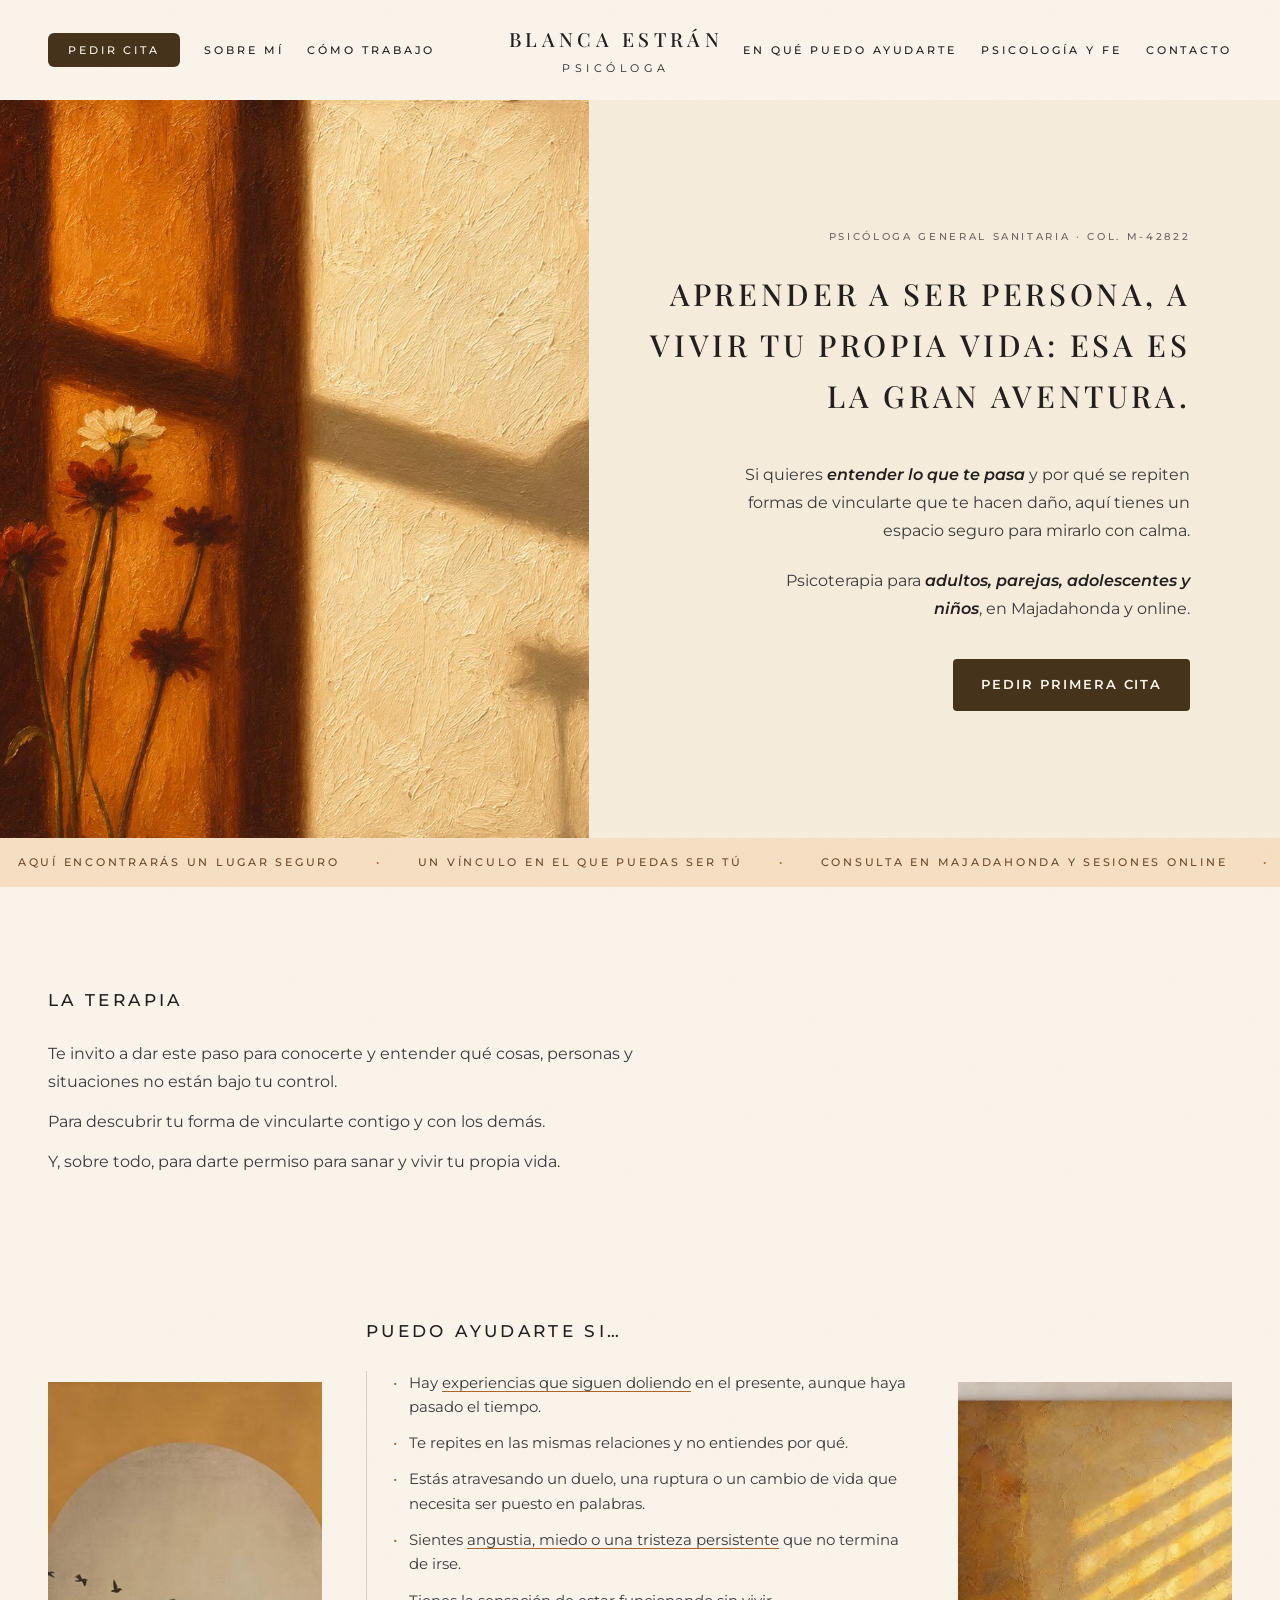
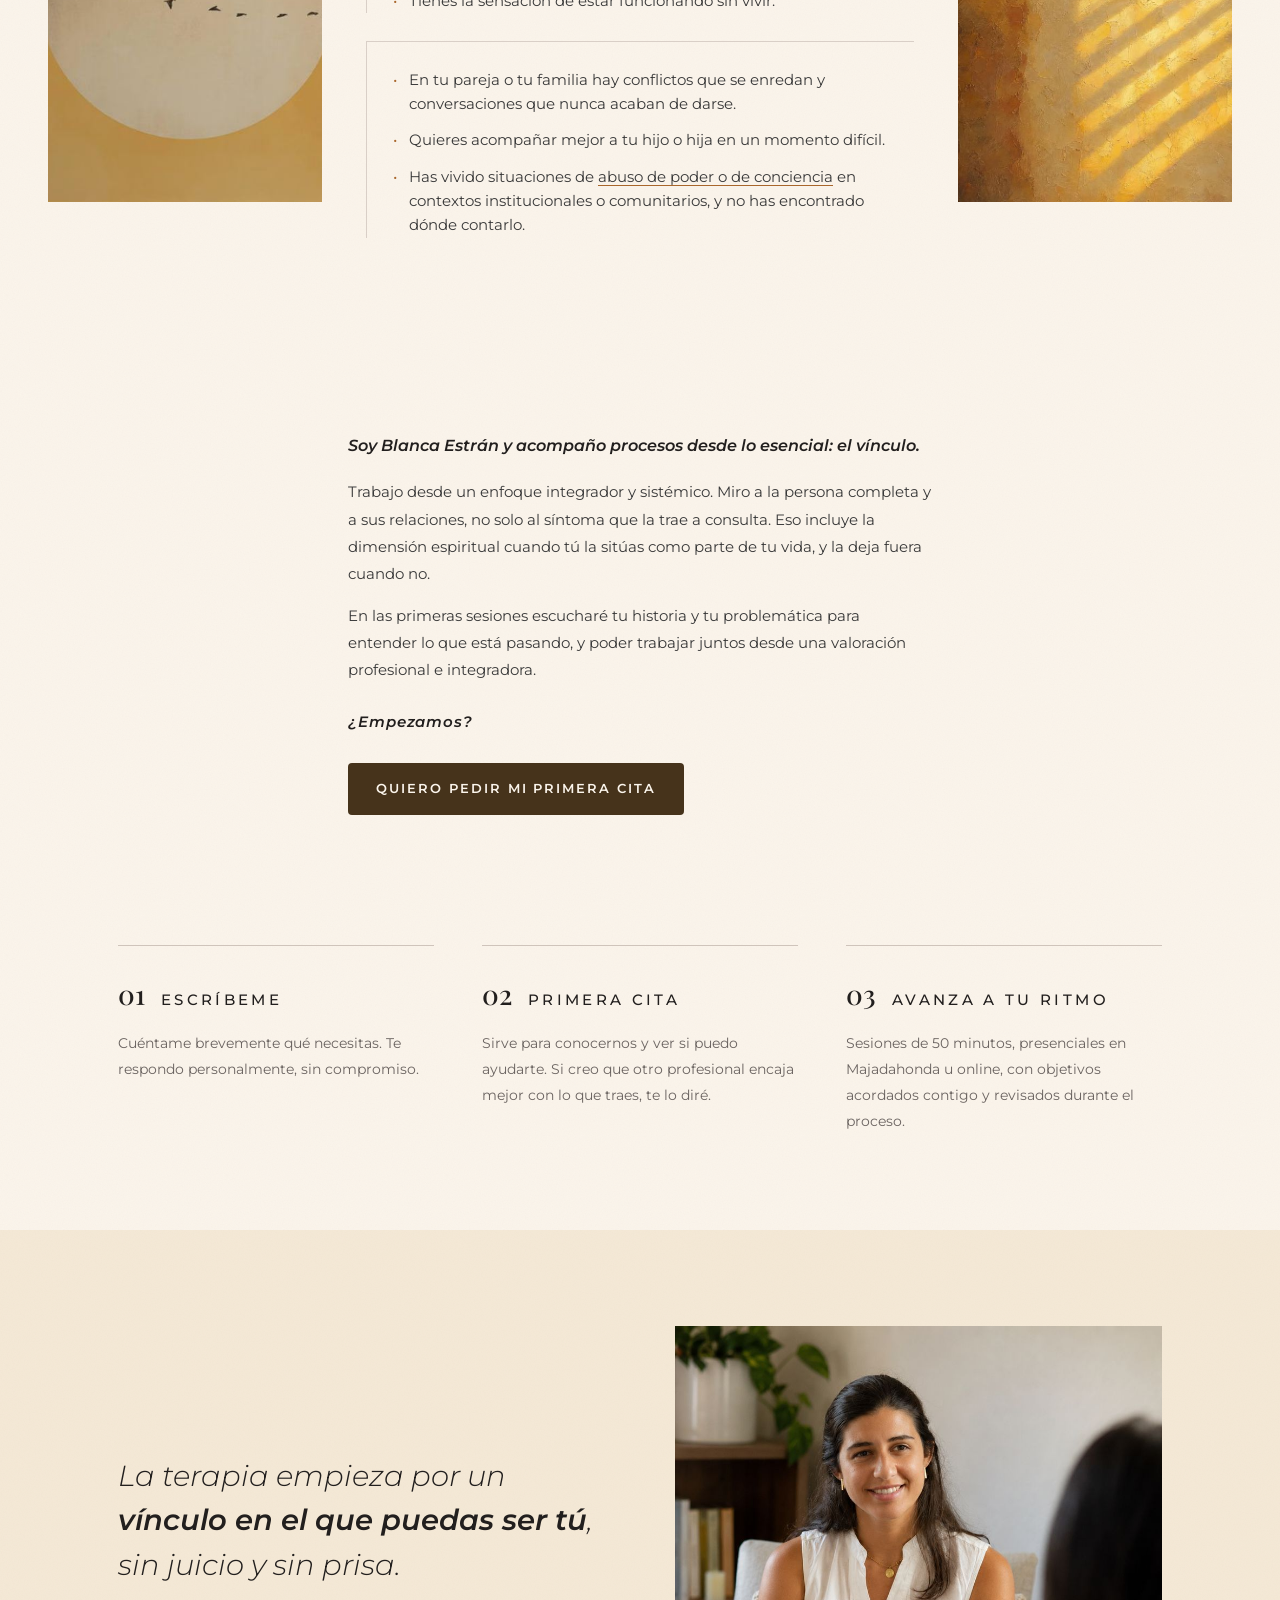
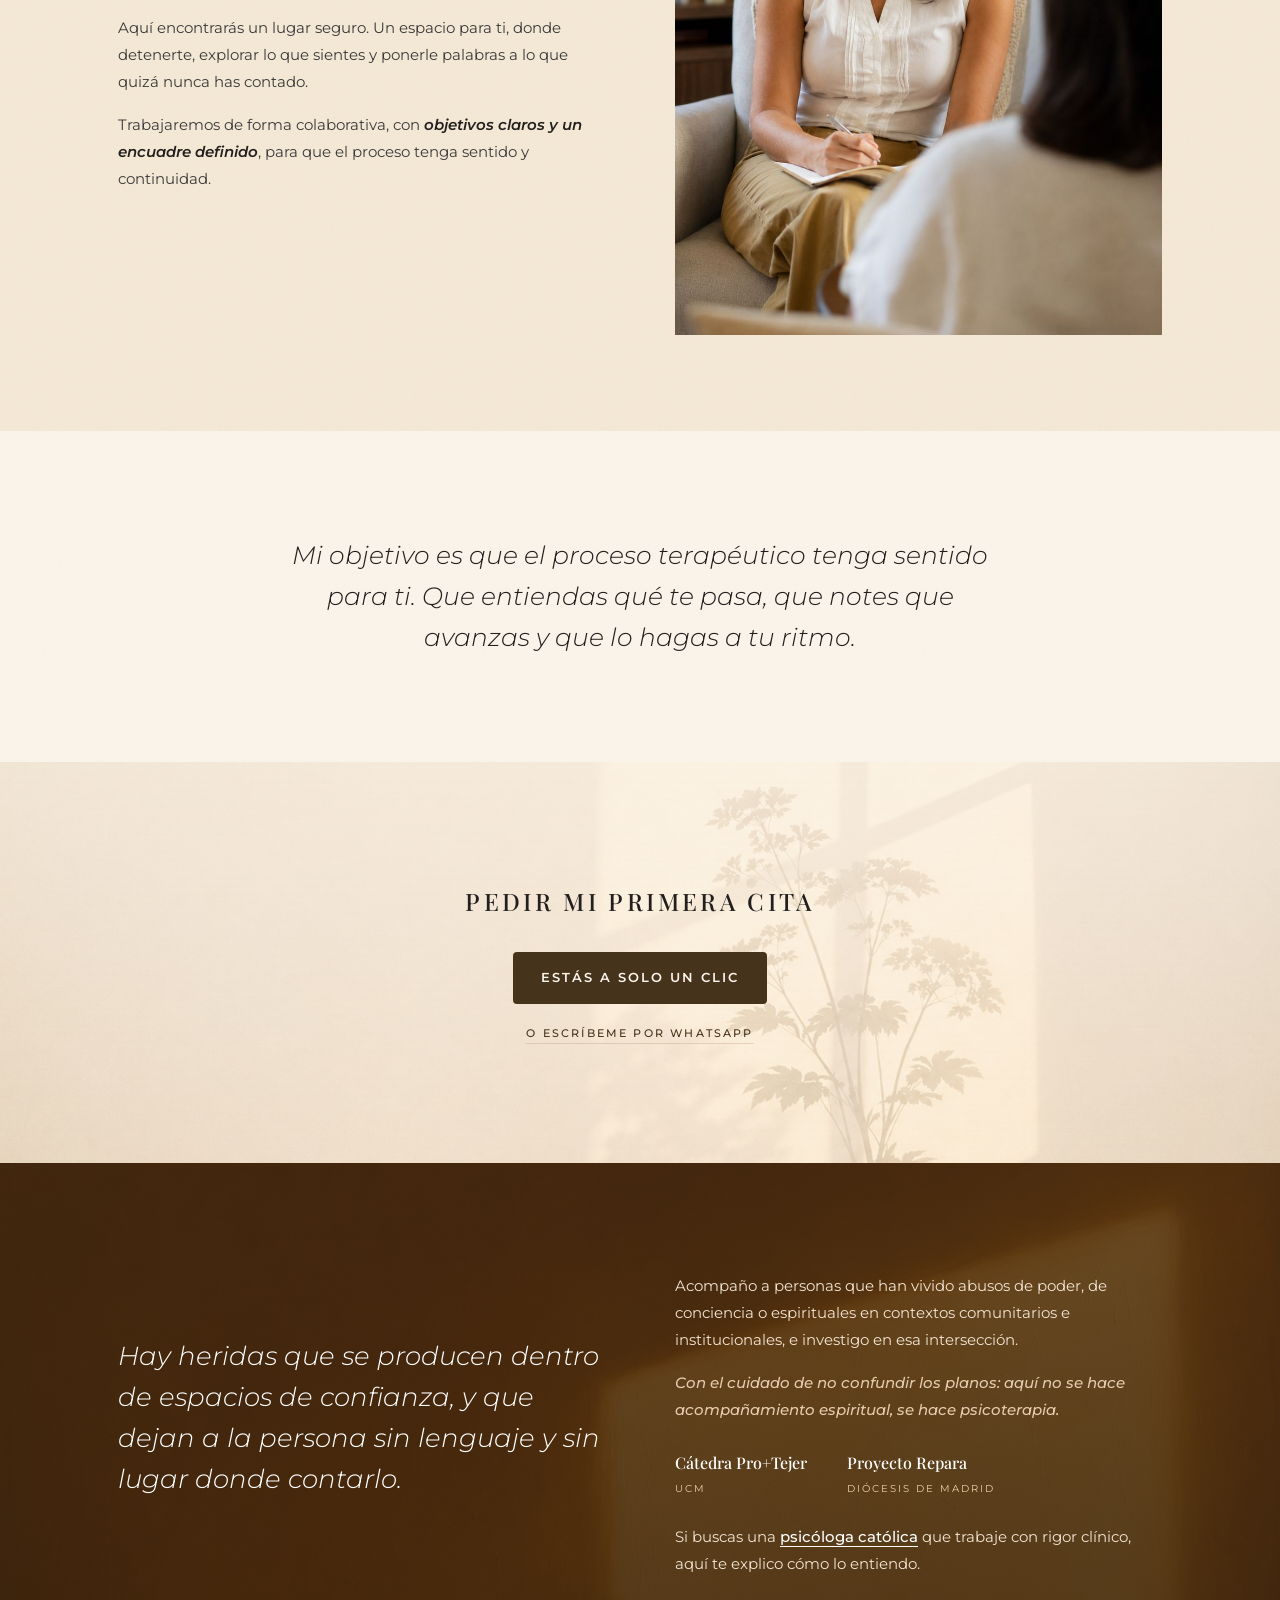
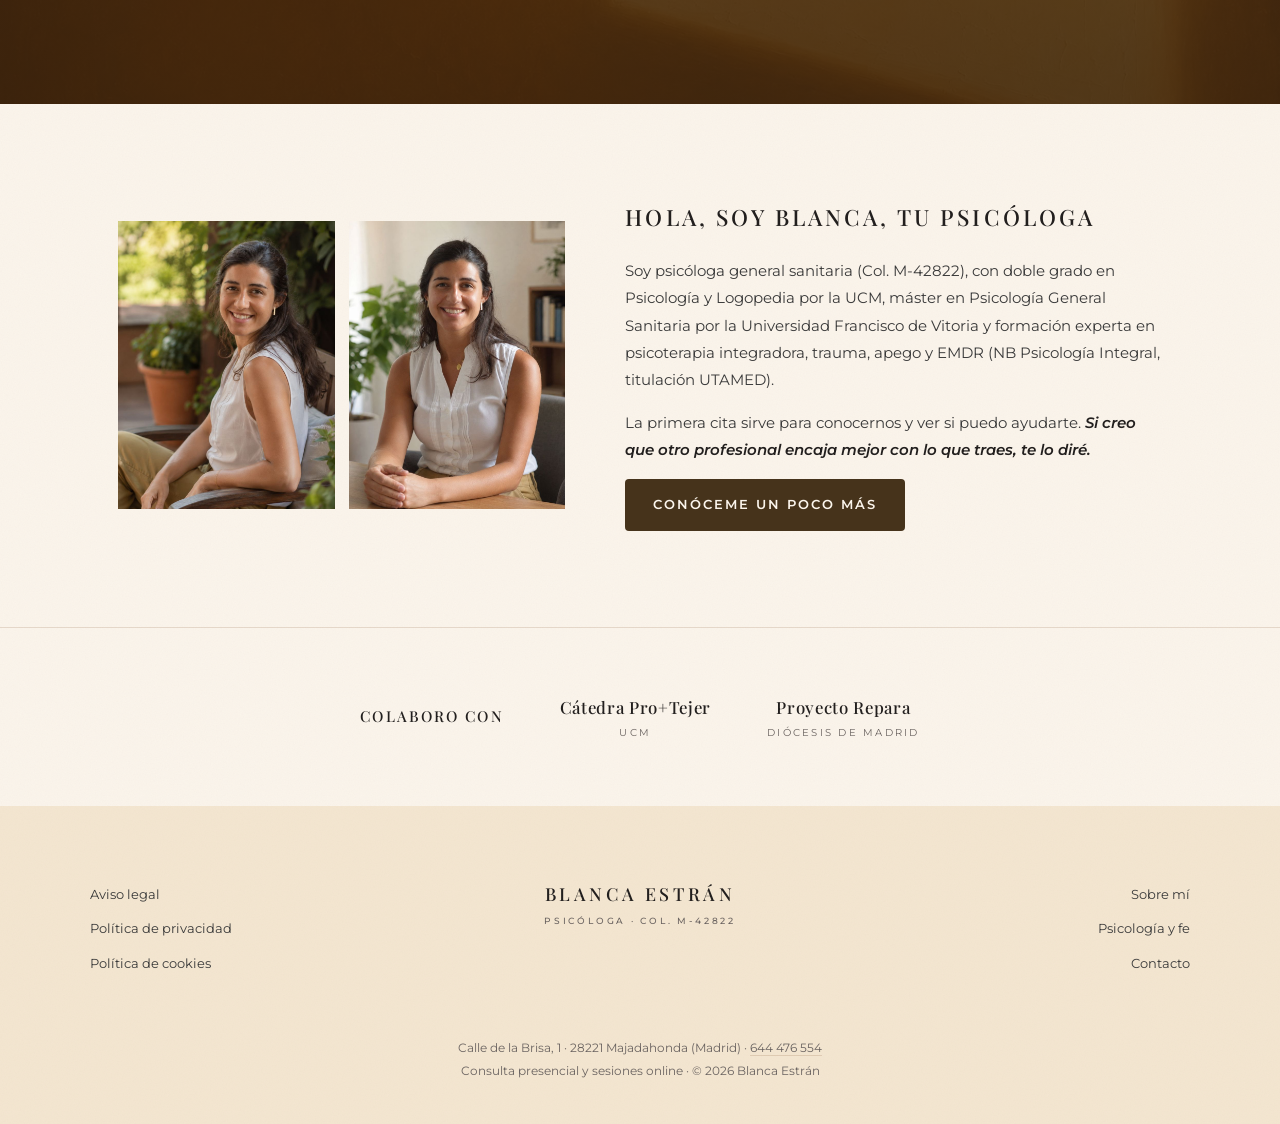
==== commit 0d883956: "Ajustes de revision: titulines, laminas laterales, fondos nuevos y WhatsApp Jerarquia: los titulines" ====
--- a/index.html
+++ b/index.html
@@ -168,6 +168,7 @@
   <section class="banda rev">
     <h2>Pedir mi primera cita</h2>
     <a class="btn" href="/contacto/">Estás a solo un clic</a>
+    <p class="banda-alt"><a href="https://wa.me/34644476554?text=Hola%20Blanca%2C%20me%20gustar%C3%ADa%20pedir%20una%20primera%20cita" rel="noopener">o escríbeme por WhatsApp</a></p>
   </section>
 
   <section class="fe">
--- a/css/tokens.css
+++ b/css/tokens.css
@@ -98,9 +98,10 @@
   font-family:var(--display);font-size:.64rem;font-weight:500;
   letter-spacing:.26em;text-transform:uppercase;color:var(--texto-suave);
 }
+/* A 1.05rem el tracking se relaja a .2em: a mayor tamaño, menos aire hace falta */
 .titulin{
   font-family:var(--display);font-weight:500;text-transform:uppercase;
-  letter-spacing:.26em;font-size:.78rem;color:var(--negro);margin-bottom:26px;
+  letter-spacing:.2em;font-size:1.05rem;color:var(--negro);margin-bottom:26px;
 }
 
 /* Fragmentos que no deben partirse (colegiación, teléfono, códigos) */
--- a/estilo.css
+++ b/estilo.css
@@ -43,19 +43,20 @@
   font-family:var(--titulos);font-weight:500;
   text-transform:uppercase;letter-spacing:.13em;
 }
-h1{font-size:clamp(1.15rem,2.5vw,1.75rem);line-height:1.6}
-h2{font-size:clamp(1rem,2vw,1.32rem);line-height:1.6}
+h1{font-size:clamp(1.35rem,2.6vw,1.9rem);line-height:1.6}
+h2{font-size:clamp(1.2rem,2.2vw,1.5rem);line-height:1.6}
 /* La itálica de Montserrat es la única voz de énfasis */
 h1 em,h2 em{font-family:var(--display);font-style:italic;font-weight:300;text-transform:none;letter-spacing:0}
 
 /* Papel 2 · Montserrat en mayúsculas pequeñas para los subtítulos */
+/* Titulines de las interiores: mismo ajuste que .titulin en la portada */
 h3,h4{
   margin:0;color:var(--negro);
   font-family:var(--display);font-weight:500;
-  text-transform:uppercase;letter-spacing:.26em;
+  text-transform:uppercase;letter-spacing:.2em;
 }
-h3{font-size:.74rem;line-height:1.7}
-h4{font-size:.7rem}
+h3{font-size:1.05rem;line-height:1.7}
+h4{font-size:.95rem}
 
 p{margin:0 0 1.2em;max-width:var(--medida)}
 p:last-child{margin-bottom:0}
--- a/css/portada.css
+++ b/css/portada.css
@@ -39,7 +39,7 @@
 /* ── Puedo ayudarte si… ──────────────────────────────────────────────────── */
 
 .ayuda{
-  display:grid;grid-template-columns:.55fr 1.6fr .55fr;gap:44px;align-items:center;
+  display:grid;grid-template-columns:.8fr 1.6fr .8fr;gap:44px;align-items:center;
   max-width:1240px;margin:0 auto;padding:30px 28px 96px;
 }
 .ph-img{aspect-ratio:3/4.6;overflow:hidden;position:relative;background:#E9DCCF}
@@ -70,7 +70,7 @@
 .paso{border-top:1px solid #CFC4BB;padding-top:24px}
 .paso-cab{display:flex;gap:16px;align-items:baseline;margin-bottom:12px}
 .paso-num{font-family:var(--titulos);font-weight:500;font-size:1.7rem;color:var(--negro)}
-.paso-cab h3{font-family:var(--display);font-weight:500;text-transform:uppercase;font-size:.74rem;letter-spacing:.26em;color:var(--negro)}
+.paso-cab h3{font-family:var(--display);font-weight:500;text-transform:uppercase;font-size:.95rem;letter-spacing:.22em;color:var(--negro)}
 .paso p{font-size:.9rem;color:var(--texto-suave)}
 @media(max-width:920px){.pasos{grid-template-columns:1fr;gap:36px;padding:40px 24px 72px}}
 
@@ -98,19 +98,29 @@
 .banda{
   position:relative;text-align:center;padding:120px 28px;overflow:hidden;
   background:linear-gradient(rgba(251,245,236,.78),rgba(251,245,236,.6)),
-             url('/imagenes/lamina-haz-luz.jpg') center/cover;
+             url('/imagenes/lamina-luz-banda.jpg') center/cover;
 }
 .banda h2{
   font-family:var(--titulos);font-weight:500;text-transform:uppercase;
   font-size:clamp(1.05rem,2.3vw,1.5rem);letter-spacing:.14em;color:var(--negro);margin-bottom:32px;
 }
+/* Enlace secundario discreto bajo el botón */
+.banda-alt{
+  margin-top:20px;
+  font-family:var(--display);font-size:.68rem;font-weight:500;
+  letter-spacing:.2em;text-transform:uppercase;
+}
+.banda-alt a{color:var(--boton);text-decoration:none;border-bottom:1px solid var(--borde);padding-bottom:3px}
+.banda-alt a:hover,.banda-alt a:focus-visible{color:var(--primario);border-bottom-color:var(--primario)}
 
 /* ── Capítulo fe (lámina con velo ámbar oscuro) ──────────────────────────── */
 
+/* La lámina ya es oscura: el velo se aligera, pero sin bajar de lo que el
+   texto blanco y los tonos arena necesitan para leerse sobre el foco de luz. */
 .fe{
   color:#F2E4D2;
-  background:linear-gradient(rgba(72,43,16,.88),rgba(60,36,13,.92)),
-             url('/imagenes/lamina-haz-luz.jpg') center/cover;
+  background:linear-gradient(rgba(72,43,16,.80),rgba(60,36,13,.88)),
+             url('/imagenes/lamina-luz-fe.jpg') center/cover;
 }
 .fe-grid{max-width:1100px;margin:0 auto;padding:110px 28px;display:grid;grid-template-columns:1fr 1fr;gap:70px;align-items:center}
 .fe-grande{font-family:var(--display);font-style:italic;font-weight:300;font-size:clamp(1.2rem,2.2vw,1.6rem);line-height:1.6;color:#fff}
@@ -119,7 +129,9 @@
 .fe-detalle a{color:#fff;font-weight:500;text-underline-offset:4px}
 .fe-insti{display:flex;gap:40px;flex-wrap:wrap;margin-top:26px}
 .fe-insti div .n{font-family:var(--titulos);font-weight:500;font-size:1rem;color:#fff}
-.fe-insti div .s{font-size:.62rem;letter-spacing:.2em;text-transform:uppercase;color:#DDBE95;margin-top:2px}
+/* Ligeramente más claro que el #DDBE95 de la maqueta: a .62rem sobre el foco
+   de luz de la lámina, aquel se quedaba en 4.2:1 y este llega a 5.05:1 */
+.fe-insti div .s{font-size:.62rem;letter-spacing:.2em;text-transform:uppercase;color:#E9D2AC;margin-top:2px}
 .fe-cierre{margin-top:26px}
 @media(max-width:920px){.fe-grid{grid-template-columns:1fr;gap:32px;padding:80px 24px}}
 
